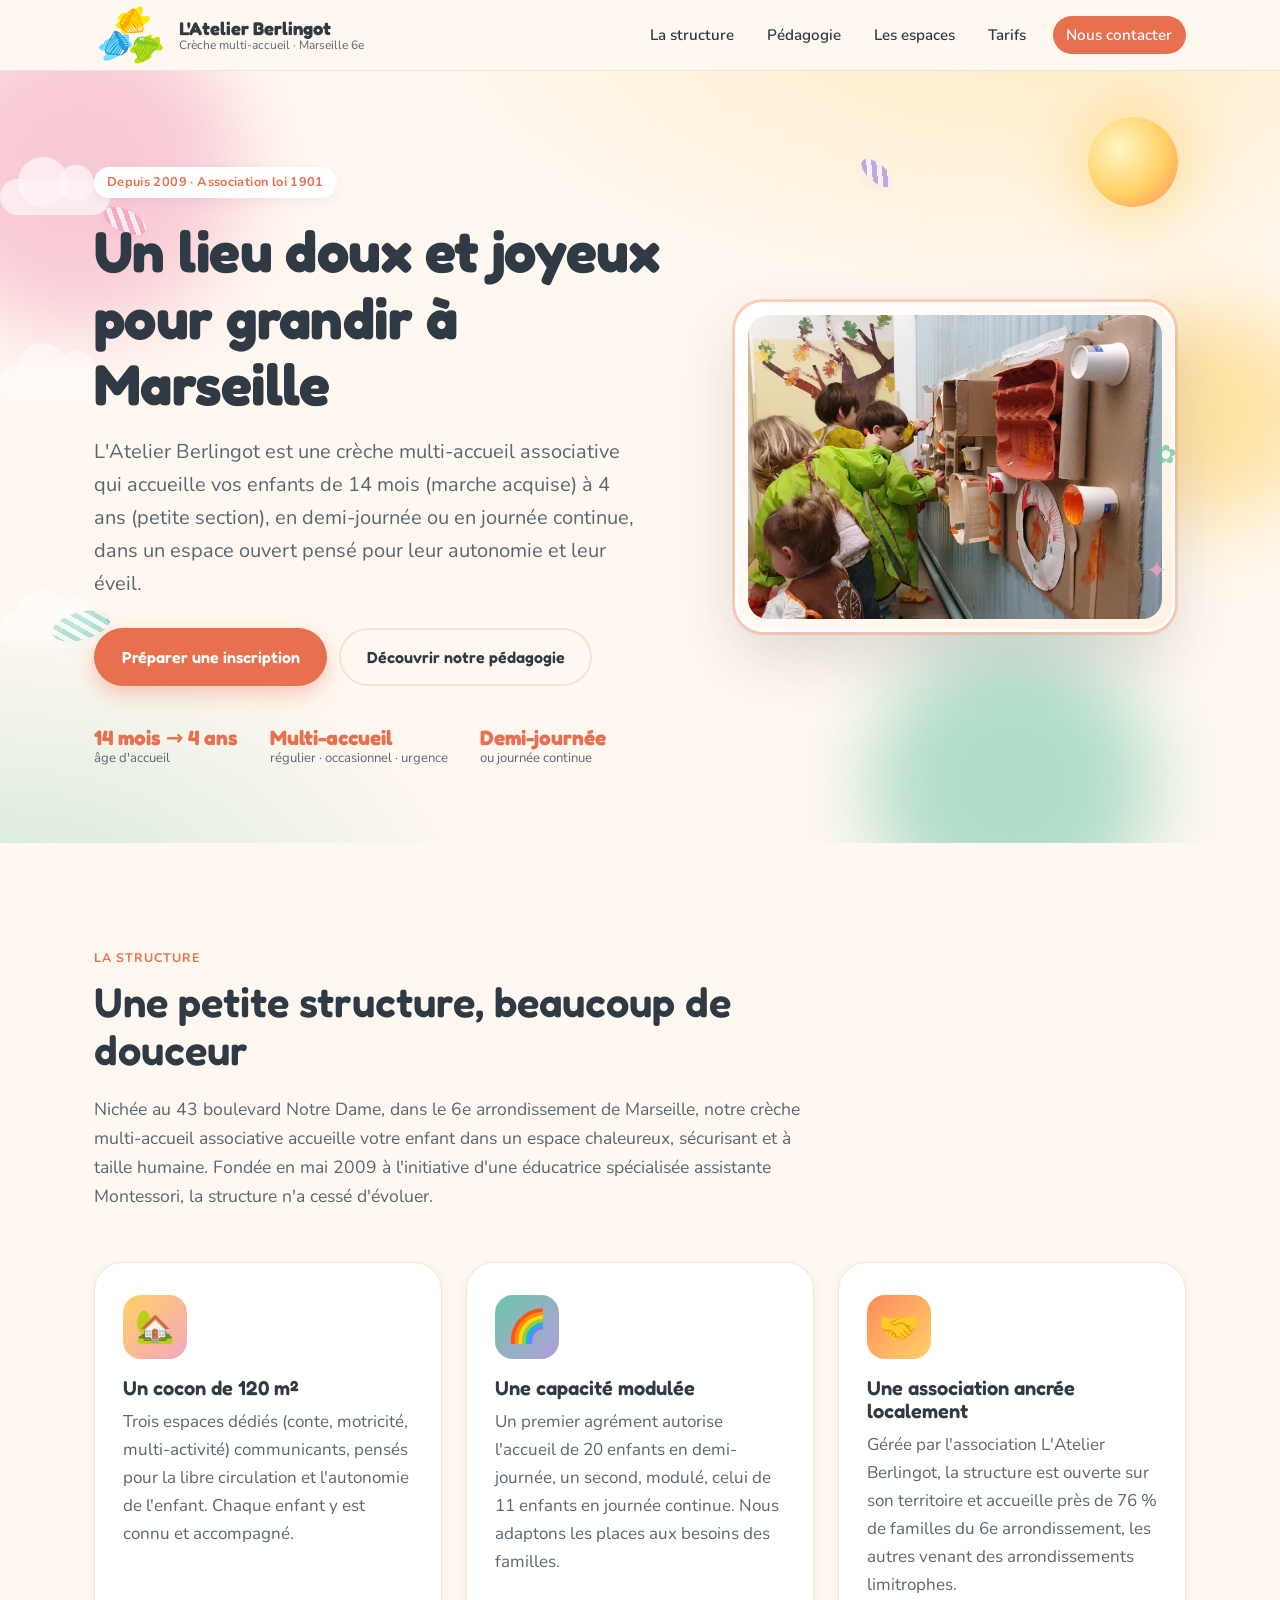
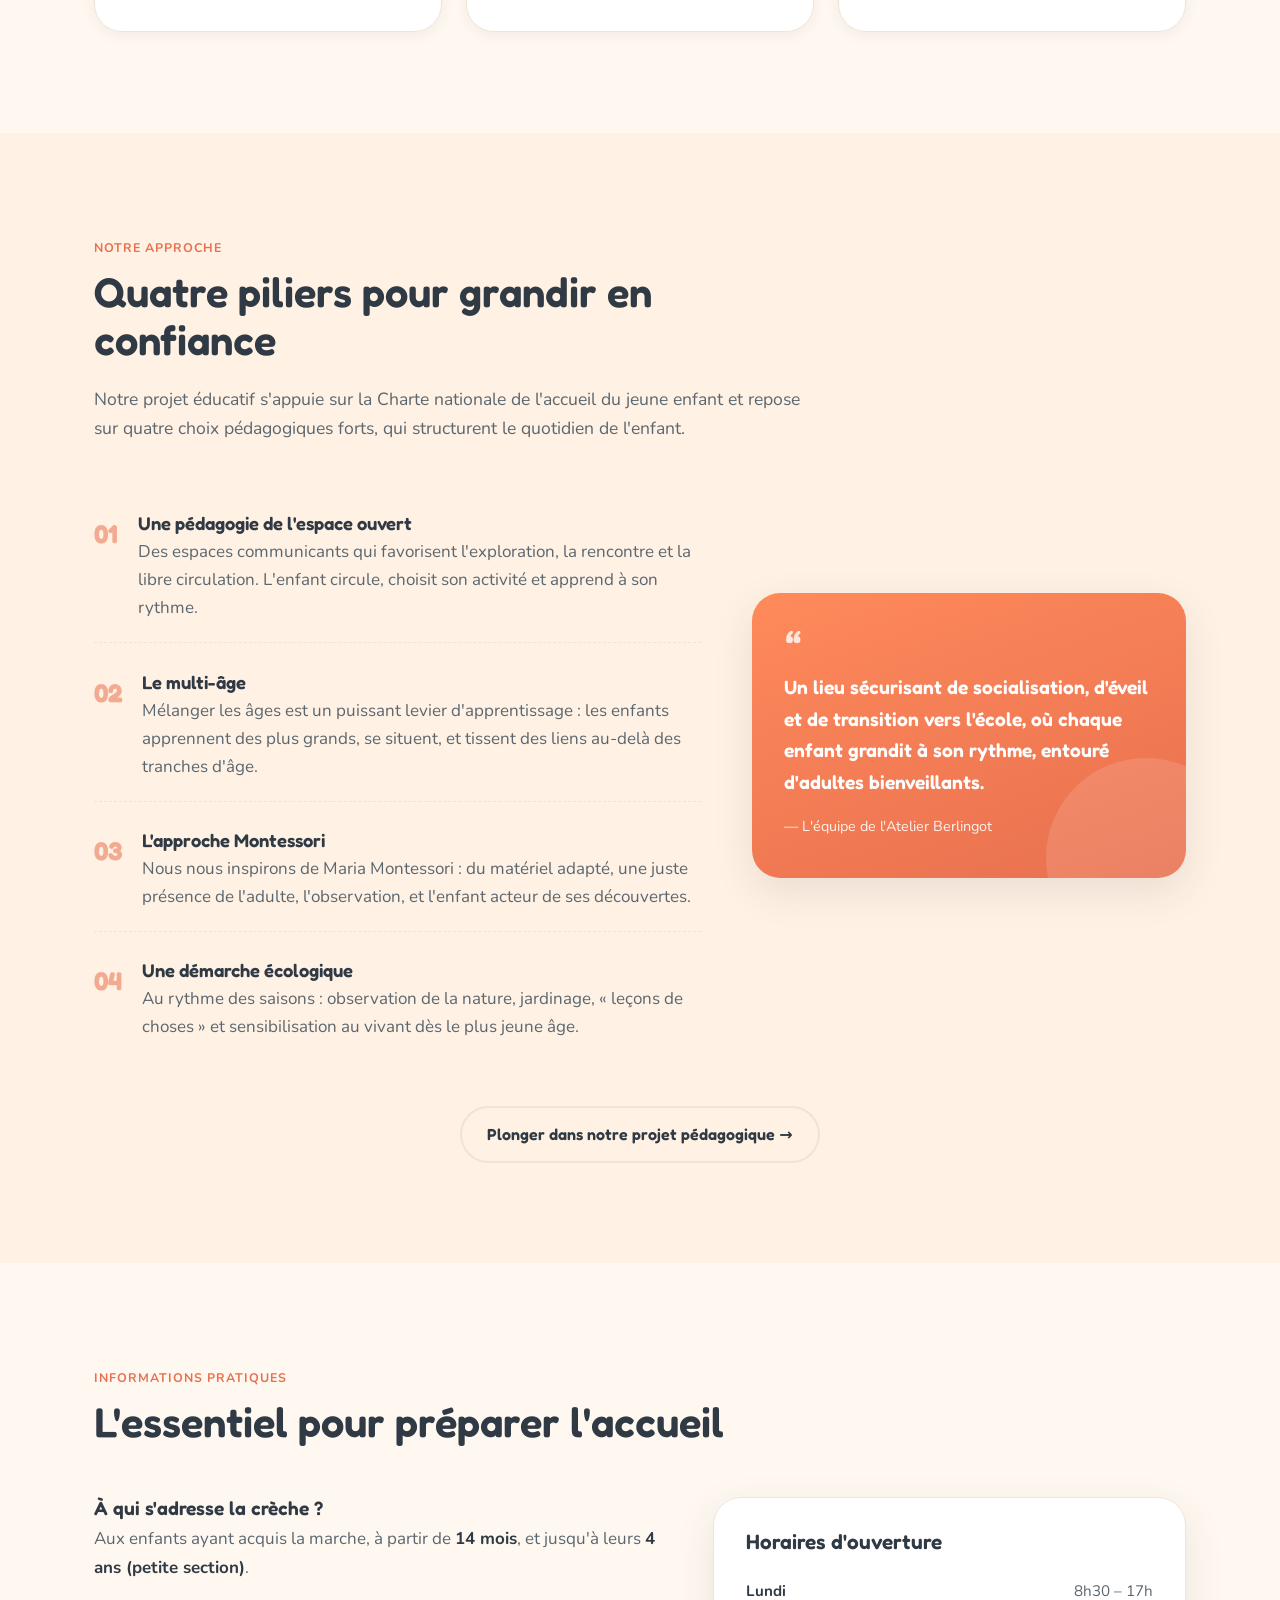
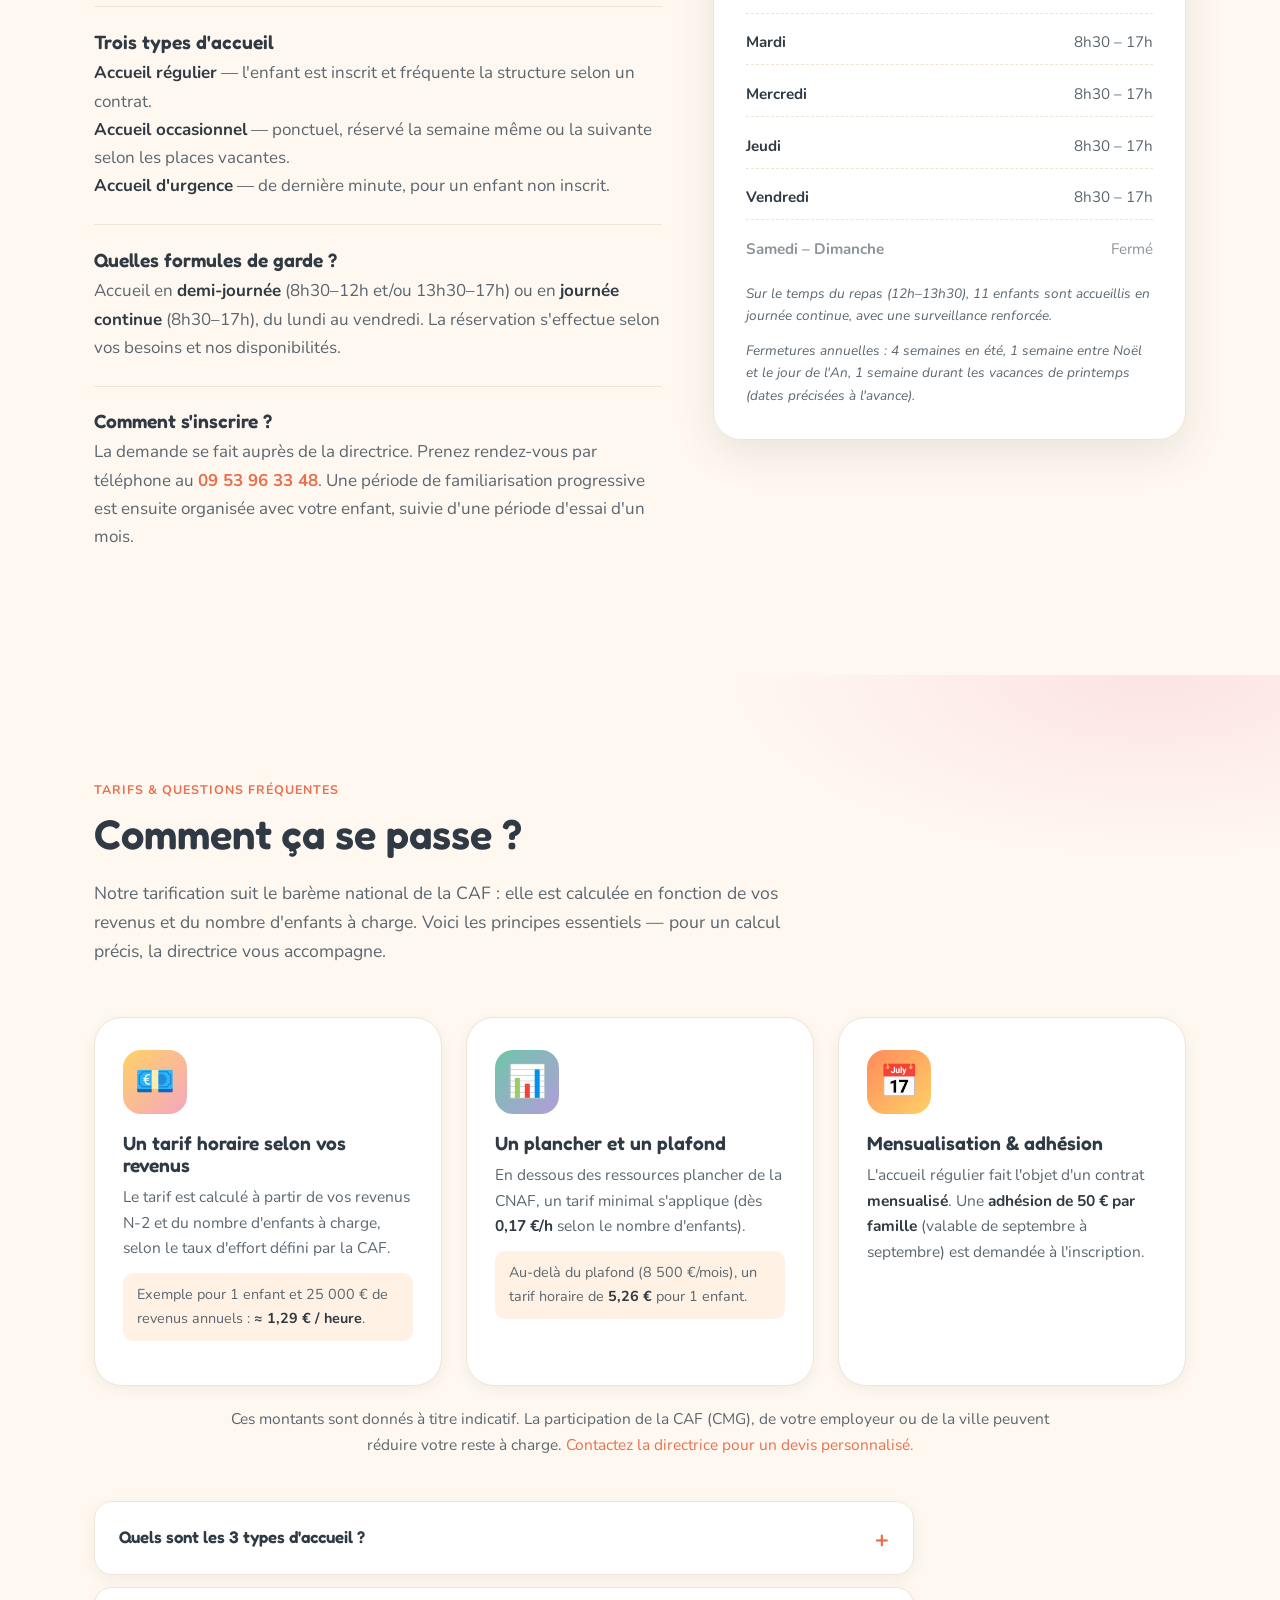
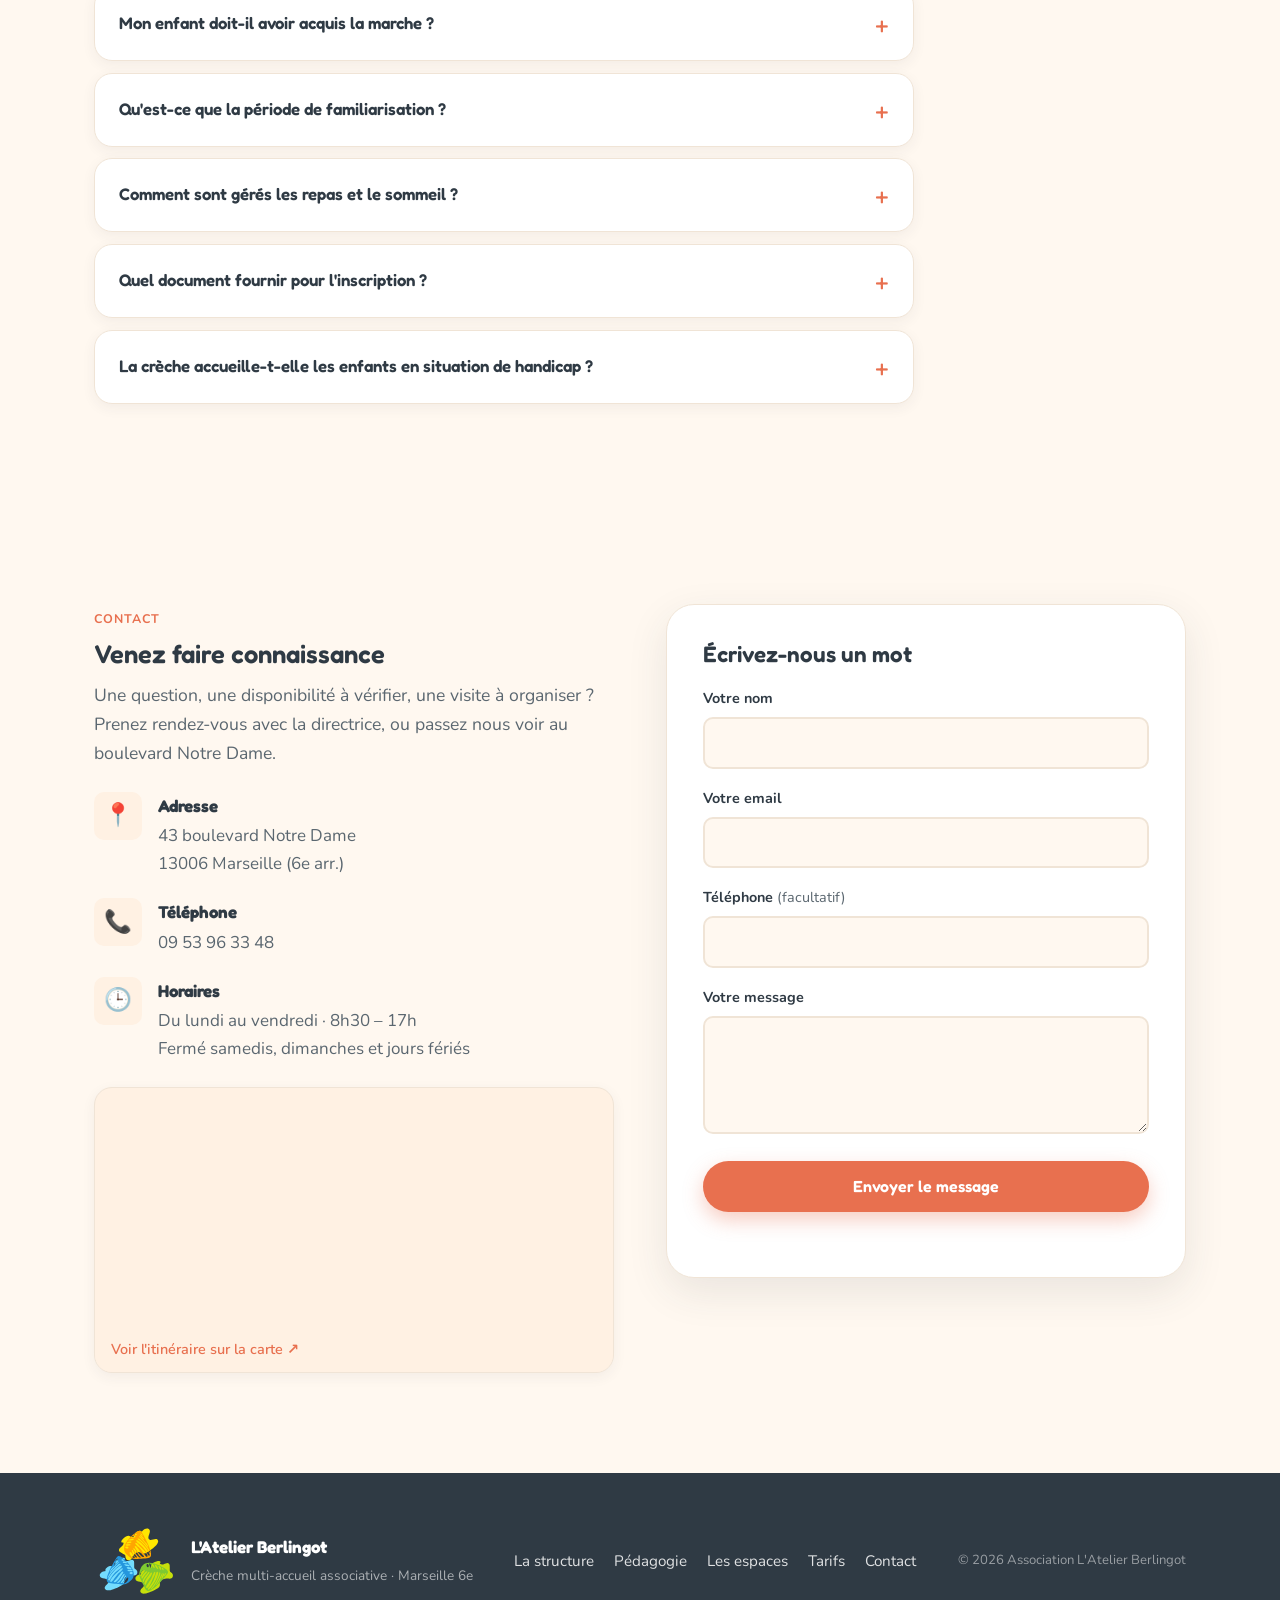
==== index.html @ 9757c1de "Nouvelle page « Les espaces » (visite des 120 m²) + styles et sitemap Co-Authored-By: Claude <norepl" ====
<!DOCTYPE html>
<html lang="fr">
<head>
    <meta charset="UTF-8">
    <meta name="viewport" content="width=device-width, initial-scale=1.0">
    <meta name="description" content="L'Atelier Berlingot, crèche multi-accueil associative à Marseille 6e. Accueil régulier, occasionnel et d'urgence des enfants de 14 mois (marche acquise) à 4 ans (petite section), en demi-journée ou en journée continue. Espace ouvert, multi-âge et pédagogie Montessori.">
    <title>L'Atelier Berlingot — Crèche multi-accueil à Marseille</title>

    <!-- SEO : canonical -->
    <link rel="canonical" href="https://latelierberlingot.com/">

    <!-- SEO : Open Graph (Facebook, WhatsApp, LinkedIn, Slack...) -->
    <meta property="og:type" content="website">
    <meta property="og:locale" content="fr_FR">
    <meta property="og:site_name" content="L'Atelier Berlingot">
    <meta property="og:url" content="https://latelierberlingot.com/">
    <meta property="og:title" content="L'Atelier Berlingot — Crèche multi-accueil à Marseille">
    <meta property="og:description" content="Crèche multi-accueil associative à Marseille 6e. Accueil des enfants de 14 mois (marche acquise) à 4 ans (petite section), en demi-journée ou en journée continue. Espace ouvert, multi-âge et pédagogie Montessori.">
    <meta property="og:image" content="https://latelierberlingot.com/assets/og-cover.png">
    <meta property="og:image:width" content="1200">
    <meta property="og:image:height" content="630">
    <meta property="og:image:alt" content="L'Atelier Berlingot — crèche associative à Marseille 6e arrondissement">

    <!-- SEO : Twitter Card -->
    <meta name="twitter:card" content="summary_large_image">
    <meta name="twitter:title" content="L'Atelier Berlingot — Crèche multi-accueil à Marseille">
    <meta name="twitter:description" content="Crèche multi-accueil associative à Marseille 6e. Accueil des enfants de 14 mois (marche acquise) à 4 ans (petite section), en demi-journée ou en journée continue.">
    <meta name="twitter:image" content="https://latelierberlingot.com/assets/og-cover.png">

    <!-- Confort mobile -->
    <meta name="theme-color" content="#fff8f0">
    <meta name="color-scheme" content="light">
    <meta name="format-detection" content="telephone=yes">
    <meta name="robots" content="index, follow, max-image-preview:large">

    <link rel="preconnect" href="https://fonts.googleapis.com">
    <link rel="preconnect" href="https://fonts.gstatic.com" crossorigin>
    <link href="https://fonts.googleapis.com/css2?family=Fredoka:wght@400;500;600;700&family=Nunito:ital,wght@0,400;0,600;0,700;0,800;1,400&display=swap" rel="stylesheet">
    <link rel="stylesheet" href="css/styles.css">
    <link rel="icon" type="image/svg+xml" href="assets/logo-official.svg">
    <link rel="apple-touch-icon" href="assets/logo-official.svg">
    <link rel="sitemap" type="application/xml" href="/sitemap.xml">
</head>
<body>

<!-- ========================= DONNÉES STRUCTURÉES (SEO) ========================= -->
<script type="application/ld+json">
{
  "@context": "https://schema.org",
  "@graph": [
    {
      "@type": "ChildCare",
      "@id": "https://latelierberlingot.com/#organization",
      "name": "L'Atelier Berlingot",
      "alternateName": "Crèche L'Atelier Berlingot",
      "description": "Crèche multi-accueil associative à Marseille 6e. Accueil régulier, occasionnel et d'urgence des enfants de 14 mois (marche acquise) à 4 ans (petite section), en demi-journée ou en journée continue.",
      "url": "https://latelierberlingot.com/",
      "logo": "https://latelierberlingot.com/assets/logo-official.svg",
      "image": "https://latelierberlingot.com/assets/og-cover.png",
      "email": "contact@latelierberlingot.com",
      "telephone": "+33953963348",
      "foundingDate": "2009-05",
      "priceRange": "€€",
      "currenciesAccepted": "EUR",
      "areaServed": {
        "@type": "AdministrativeArea",
        "name": "Marseille 6e arrondissement"
      },
      "address": {
        "@type": "PostalAddress",
        "streetAddress": "43 boulevard Notre Dame",
        "postalCode": "13006",
        "addressLocality": "Marseille",
        "addressRegion": "Provence-Alpes-Côte d'Azur",
        "addressCountry": "FR"
      },
      "geo": {
        "@type": "GeoCoordinates",
        "latitude": 43.2942,
        "longitude": 5.3806
      },
      "hasMap": "https://www.openstreetmap.org/?mlat=43.2942&mlon=5.3806#map=17/43.2942/5.3806",
      "openingHoursSpecification": [
        {
          "@type": "OpeningHoursSpecification",
          "dayOfWeek": ["Monday", "Tuesday", "Wednesday", "Thursday", "Friday"],
          "opens": "08:30",
          "closes": "17:00"
        }
      ],
      "sameAs": []
    },
    {
      "@type": "WebSite",
      "@id": "https://latelierberlingot.com/#website",
      "url": "https://latelierberlingot.com/",
      "name": "L'Atelier Berlingot",
      "inLanguage": "fr-FR",
      "publisher": { "@id": "https://latelierberlingot.com/#organization" }
    },
    {
      "@type": "WebPage",
      "@id": "https://latelierberlingot.com/#webpage",
      "url": "https://latelierberlingot.com/",
      "name": "L'Atelier Berlingot — Crèche multi-accueil à Marseille",
      "isPartOf": { "@id": "https://latelierberlingot.com/#website" },
      "about": { "@id": "https://latelierberlingot.com/#organization" },
      "inLanguage": "fr-FR"
    },
    {
      "@type": "BreadcrumbList",
      "itemListElement": [
        { "@type": "ListItem", "position": 1, "name": "Accueil", "item": "https://latelierberlingot.com/" }
      ]
    },
    {
      "@type": "FAQPage",
      "@id": "https://latelierberlingot.com/#faq",
      "mainEntity": [
        {
          "@type": "Question",
          "name": "Quels sont les 3 types d'accueil proposés par la crèche ?",
          "acceptedAnswer": {
            "@type": "Answer",
            "text": "L'Atelier Berlingot propose trois types d'accueil : l'accueil régulier (enfant inscrit selon un contrat, avec caution et mensualisation), l'accueil occasionnel (ponctuel, réservé la semaine même ou la suivante selon les places vacantes) et l'accueil d'urgence (de dernière minute, pour un enfant non inscrit)."
          }
        },
        {
          "@type": "Question",
          "name": "Mon enfant doit-il avoir acquis la marche pour être accueilli ?",
          "acceptedAnswer": {
            "@type": "Answer",
            "text": "Oui. L'accueil à l'Atelier Berlingot se fait à partir du moment où l'enfant marche, soit autour de 14 mois, et jusqu'à ses 4 ans (petite section)."
          }
        },
        {
          "@type": "Question",
          "name": "Qu'est-ce que la période de familiarisation ?",
          "acceptedAnswer": {
            "@type": "Answer",
            "text": "Avant l'accueil définitif, une familiarisation progressive est organisée : première rencontre avec un parent, séparation progressive, temps de transition, puis inclusion dans le groupe. Elle est suivie d'une période d'essai d'un mois, conclue par un entretien avec la directrice."
          }
        },
        {
          "@type": "Question",
          "name": "Comment sont gérés les repas et le sommeil ?",
          "acceptedAnswer": {
            "@type": "Answer",
            "text": "Les repas (11 à 13 enfants en journée continue) sont préparés par un prestataire spécialisé en circuit court et agriculture raisonnée, et livrés chaque jour. Deux menus adaptés à l'âge sont proposés. Le sommeil se déroule dans l'atelier conte, transformé en dortoir, où chaque enfant dispose d'un couchage personnel."
          }
        },
        {
          "@type": "Question",
          "name": "Quel document fournir pour l'inscription ?",
          "acceptedAnswer": {
            "@type": "Answer",
            "text": "La fiche de renseignements, le carnet de santé (vaccinations à jour), un certificat médical d'admission en collectivité, une attestation d'assurance responsabilité civile et, si besoin, un Projet d'Accueil Individualisé (PAI)."
          }
        },
        {
          "@type": "Question",
          "name": "La crèche accueille-t-elle les enfants en situation de handicap ?",
          "acceptedAnswer": {
            "@type": "Answer",
            "text": "Oui. L'Atelier Berlingot est engagé dans une démarche inclusive et peut accueillir jusqu'à deux enfants à besoins exceptionnels, dans le cadre d'un Projet d'Accueil Individualisé (PAI) élaboré avec la famille et les partenaires médico-sociaux (CAMSP, SESSAD, CMPP)."
          }
        }
      ]
    }
  ]
}
</script>

<!-- ========================= HEADER ========================= -->
<header class="site-header" id="top">
    <div class="container header-inner">
        <a href="index.html#top" class="brand">
            <img src="assets/logo-official.svg" alt="" class="brand-logo">
            <span class="brand-text">
                <span class="brand-name">L'Atelier Berlingot</span>
                <span class="brand-tag">Crèche multi-accueil · Marseille 6e</span>
            </span>
        </a>

        <button class="nav-toggle" aria-label="Ouvrir le menu" aria-expanded="false" aria-controls="main-nav">
            <span></span><span></span><span></span>
        </button>

        <nav class="main-nav" id="main-nav" aria-label="Navigation principale">
            <ul>
                <li><a href="#presentation">La structure</a></li>
                <li><a href="pedagogie.html">Pédagogie</a></li>
                <li><a href="espaces.html">Les espaces</a></li>
                <li><a href="#tarifs">Tarifs</a></li>
                <li><a href="#contact" class="nav-cta">Nous contacter</a></li>
            </ul>
        </nav>
    </div>
</header>

<!-- ========================= HERO ========================= -->
<section class="hero">
    <div class="hero-shapes" aria-hidden="true">
        <span class="blob blob-1"></span>
        <span class="blob blob-2"></span>
        <span class="blob blob-3"></span>
        <span class="candy candy-1"></span>
        <span class="candy candy-2"></span>
        <span class="candy candy-3"></span>
        <span class="sun"></span>
        <span class="cloud cloud-1"></span>
        <span class="cloud cloud-2"></span>
        <span class="cloud cloud-3"></span>
    </div>
    <div class="container hero-inner">
        <div class="hero-content">
            <p class="hero-eyebrow">Depuis 2009 · Association loi 1901</p>
            <h1 class="hero-title">Un lieu doux et joyeux<br>pour grandir à Marseille</h1>
            <p class="hero-lead">
                L'Atelier Berlingot est une crèche multi-accueil associative qui accueille vos enfants
                de 14 mois (marche acquise) à 4 ans (petite section), en demi-journée ou en journée continue,
                dans un espace ouvert pensé pour leur autonomie et leur éveil.
            </p>
            <div class="hero-actions">
                <a href="#contact" class="btn btn-primary">Préparer une inscription</a>
                <a href="pedagogie.html" class="btn btn-ghost">Découvrir notre pédagogie</a>
            </div>
            <ul class="hero-meta">
                <li><strong>14 mois → 4 ans</strong><span>âge d'accueil</span></li>
                <li><strong>Multi-accueil</strong><span>régulier · occasionnel · urgence</span></li>
                <li><strong>Demi-journée</strong><span>ou journée continue</span></li>
            </ul>
        </div>
        <div class="hero-visual">
            <figure class="hero-photo">
                <img src="assets/hero-enfants.jpg"
                     alt="Enfants participant à un atelier créatif à la crèche L'Atelier Berlingot"
                     width="1600" height="900" loading="eager" decoding="async">
            </figure>
            <span class="float-stars" aria-hidden="true">
                <span class="float-star s1">★</span>
                <span class="float-star s2">✦</span>
                <span class="float-star s3">✿</span>
            </span>
        </div>
    </div>
</section>

<!-- ========================= PRÉSENTATION ========================= -->
<section class="section" id="presentation">
    <div class="container">
        <div class="section-head">
            <span class="section-eyebrow">La structure</span>
            <h2>Une petite structure, beaucoup de douceur</h2>
            <p class="section-intro">
                Nichée au 43 boulevard Notre Dame, dans le 6e arrondissement de Marseille,
                notre crèche multi-accueil associative accueille votre enfant dans un espace
                chaleureux, sécurisant et à taille humaine. Fondée en mai 2009 à l'initiative
                d'une éducatrice spécialisée assistante Montessori, la structure n'a cessé
                d'évoluer.
            </p>
        </div>

        <div class="cards cards-3">
            <article class="card">
                <div class="card-icon">🏡</div>
                <h3>Un cocon de 120 m²</h3>
                <p>Trois espaces dédiés (conte, motricité, multi-activité) communicants, pensés pour la libre circulation et l'autonomie de l'enfant. Chaque enfant y est connu et accompagné.</p>
            </article>
            <article class="card">
                <div class="card-icon">🌈</div>
                <h3>Une capacité modulée</h3>
                <p>Un premier agrément autorise l'accueil de 20 enfants en demi-journée, un second, modulé, celui de 11 enfants en journée continue. Nous adaptons les places aux besoins des familles.</p>
            </article>
            <article class="card">
                <div class="card-icon">🤝</div>
                <h3>Une association ancrée localement</h3>
                <p>Gérée par l'association L'Atelier Berlingot, la structure est ouverte sur son territoire et accueille près de 76 % de familles du 6e arrondissement, les autres venant des arrondissements limitrophes.</p>
            </article>
        </div>
    </div>
</section>

<!-- ========================= PÉDAGOGIE (aperçu) ========================= -->
<section class="section section-soft" id="pedagogie">
    <div class="container">
        <div class="section-head">
            <span class="section-eyebrow">Notre approche</span>
            <h2>Quatre piliers pour grandir en confiance</h2>
            <p class="section-intro">
                Notre projet éducatif s'appuie sur la Charte nationale de l'accueil du jeune enfant
                et repose sur quatre choix pédagogiques forts, qui structurent le quotidien
                de l'enfant.
            </p>
        </div>

        <div class="peda-grid">
            <div class="peda-list">
                <div class="peda-item">
                    <span class="peda-num">01</span>
                    <div>
                        <h3>Une pédagogie de l'espace ouvert</h3>
                        <p>Des espaces communicants qui favorisent l'exploration, la rencontre et la libre circulation. L'enfant circule, choisit son activité et apprend à son rythme.</p>
                    </div>
                </div>
                <div class="peda-item">
                    <span class="peda-num">02</span>
                    <div>
                        <h3>Le multi-âge</h3>
                        <p>Mélanger les âges est un puissant levier d'apprentissage : les enfants apprennent des plus grands, se situent, et tissent des liens au-delà des tranches d'âge.</p>
                    </div>
                </div>
                <div class="peda-item">
                    <span class="peda-num">03</span>
                    <div>
                        <h3>L'approche Montessori</h3>
                        <p>Nous nous inspirons de Maria Montessori : du matériel adapté, une juste présence de l'adulte, l'observation, et l'enfant acteur de ses découvertes.</p>
                    </div>
                </div>
                <div class="peda-item">
                    <span class="peda-num">04</span>
                    <div>
                        <h3>Une démarche écologique</h3>
                        <p>Au rythme des saisons : observation de la nature, jardinage, « leçons de choses » et sensibilisation au vivant dès le plus jeune âge.</p>
                    </div>
                </div>
            </div>
            <aside class="peda-aside">
                <div class="quote-card">
                    <div class="quote-mark">“</div>
                    <p class="quote-text">
                        Un lieu sécurisant de socialisation, d'éveil et de transition vers l'école,
                        où chaque enfant grandit à son rythme, entouré d'adultes bienveillants.
                    </p>
                    <p class="quote-author">— L'équipe de l'Atelier Berlingot</p>
                </div>
            </aside>
        </div>

        <p class="section-more">
            <a href="pedagogie.html" class="btn btn-ghost">Plonger dans notre projet pédagogique →</a>
        </p>
    </div>
</section>

<!-- ========================= PRATIQUE ========================= -->
<section class="section" id="pratique">
    <div class="container">
        <div class="section-head">
            <span class="section-eyebrow">Informations pratiques</span>
            <h2>L'essentiel pour préparer l'accueil</h2>
        </div>

        <div class="practical">
            <div class="practical-col">
                <div class="info-block">
                    <h3>À qui s'adresse la crèche ?</h3>
                    <p>Aux enfants ayant acquis la marche, à partir de <strong>14 mois</strong>, et jusqu'à leurs <strong>4 ans (petite section)</strong>.</p>
                </div>
                <div class="info-block">
                    <h3>Trois types d'accueil</h3>
                    <p>
                        <strong>Accueil régulier</strong> — l'enfant est inscrit et fréquente la structure selon un contrat. <br>
                        <strong>Accueil occasionnel</strong> — ponctuel, réservé la semaine même ou la suivante selon les places vacantes. <br>
                        <strong>Accueil d'urgence</strong> — de dernière minute, pour un enfant non inscrit.
                    </p>
                </div>
                <div class="info-block">
                    <h3>Quelles formules de garde ?</h3>
                    <p>Accueil en <strong>demi-journée</strong> (8h30–12h et/ou 13h30–17h) ou en <strong>journée continue</strong> (8h30–17h), du lundi au vendredi. La réservation s'effectue selon vos besoins et nos disponibilités.</p>
                </div>
                <div class="info-block">
                    <h3>Comment s'inscrire ?</h3>
                    <p>La demande se fait auprès de la directrice. Prenez rendez-vous par téléphone au <strong><a href="tel:+33953963348">09 53 96 33 48</a></strong>. Une période de familiarisation progressive est ensuite organisée avec votre enfant, suivie d'une période d'essai d'un mois.</p>
                </div>
            </div>

            <div class="practical-col">
                <div class="hours-card">
                    <h3>Horaires d'ouverture</h3>
                    <ul class="hours-list">
                        <li><span>Lundi</span><span>8h30 – 17h</span></li>
                        <li><span>Mardi</span><span>8h30 – 17h</span></li>
                        <li><span>Mercredi</span><span>8h30 – 17h</span></li>
                        <li><span>Jeudi</span><span>8h30 – 17h</span></li>
                        <li><span>Vendredi</span><span>8h30 – 17h</span></li>
                        <li class="closed"><span>Samedi – Dimanche</span><span>Fermé</span></li>
                    </ul>
                    <p class="hours-note">Sur le temps du repas (12h–13h30), 11 enfants sont accueillis en journée continue, avec une surveillance renforcée.</p>
                    <p class="hours-note">Fermetures annuelles : 4 semaines en été, 1 semaine entre Noël et le jour de l'An, 1 semaine durant les vacances de printemps (dates précisées à l'avance).</p>
                </div>
            </div>
        </div>
    </div>
</section>

<!-- ========================= TARIFS ========================= -->
<section class="section section-tint" id="tarifs">
    <div class="container">
        <div class="section-head">
            <span class="section-eyebrow">Tarifs &amp; questions fréquentes</span>
            <h2>Comment ça se passe ?</h2>
            <p class="section-intro">
                Notre tarification suit le barème national de la CAF : elle est calculée
                en fonction de vos revenus et du nombre d'enfants à charge. Voici les principes
                essentiels — pour un calcul précis, la directrice vous accompagne.
            </p>
        </div>

        <div class="pricing-grid">
            <article class="pricing-card">
                <div class="card-icon">💶</div>
                <h3>Un tarif horaire selon vos revenus</h3>
                <p>Le tarif est calculé à partir de vos revenus N-2 et du nombre d'enfants à charge, selon le taux d'effort défini par la CAF.</p>
                <p class="pricing-eg">Exemple pour 1 enfant et 25 000 € de revenus annuels : <strong>≈ 1,29 € / heure</strong>.</p>
            </article>
            <article class="pricing-card">
                <div class="card-icon">📊</div>
                <h3>Un plancher et un plafond</h3>
                <p>En dessous des ressources plancher de la CNAF, un tarif minimal s'applique (dès <strong>0,17 €/h</strong> selon le nombre d'enfants).</p>
                <p class="pricing-eg">Au-delà du plafond (8 500 €/mois), un tarif horaire de <strong>5,26 €</strong> pour 1 enfant.</p>
            </article>
            <article class="pricing-card">
                <div class="card-icon">📅</div>
                <h3>Mensualisation &amp; adhésion</h3>
                <p>L'accueil régulier fait l'objet d'un contrat <strong>mensualisé</strong>. Une <strong>adhésion de 50 € par famille</strong> (valable de septembre à septembre) est demandée à l'inscription.</p>
            </article>
        </div>

        <p class="pricing-help">
            Ces montants sont donnés à titre indicatif. La participation de la CAF (CMG), de votre
            employeur ou de la ville peuvent réduire votre reste à charge.
            <a href="#contact">Contactez la directrice pour un devis personnalisé.</a>
        </p>

        <div class="faq">
            <details class="faq-item">
                <summary>Quels sont les 3 types d'accueil ?</summary>
                <div class="faq-answer">
                    <p><strong>Accueil régulier</strong> : votre enfant est inscrit et fréquente la crèche selon un contrat (avec caution et mensualisation). <strong>Accueil occasionnel</strong> : ponctuel, réservé la semaine même ou la suivante selon les places, payable le jour même. <strong>Accueil d'urgence</strong> : de dernière minute, pour un enfant non inscrit.</p>
                </div>
            </details>
            <details class="faq-item">
                <summary>Mon enfant doit-il avoir acquis la marche ?</summary>
                <div class="faq-answer">
                    <p>Oui. L'accueil à l'Atelier Berlingot se fait à partir du moment où l'enfant marche, soit autour de <strong>14 mois</strong>, et jusqu'à ses <strong>4 ans (petite section)</strong>.</p>
                </div>
            </details>
            <details class="faq-item">
                <summary>Qu'est-ce que la période de familiarisation ?</summary>
                <div class="faq-answer">
                    <p>Avant l'accueil définitif, une <strong>familiarisation progressive</strong> est organisée : première rencontre avec un parent, séparation progressive, temps de transition, puis inclusion dans le groupe. Elle est suivie d'une <strong>période d'essai d'un mois</strong>, conclue par un entretien avec la directrice.</p>
                </div>
            </details>
            <details class="faq-item">
                <summary>Comment sont gérés les repas et le sommeil ?</summary>
                <div class="faq-answer">
                    <p>Les repas (11 à 13 enfants en journée continue) sont préparés par un prestataire spécialisé en <strong>circuit court et agriculture raisonnée</strong>, et livrés chaque jour. Deux menus adaptés à l'âge sont proposés. Le sommeil se déroule dans l'atelier conte, transformé en dortoir, où chaque enfant dispose d'un couchage personnel.</p>
                </div>
            </details>
            <details class="faq-item">
                <summary>Quel document fournir pour l'inscription ?</summary>
                <div class="faq-answer">
                    <p>La fiche de renseignements, le carnet de santé (vaccinations à jour), un certificat médical d'admission en collectivité, une attestation d'assurance responsabilité civile et, si besoin, un Projet d'Accueil Individualisé (PAI).</p>
                </div>
            </details>
            <details class="faq-item">
                <summary>La crèche accueille-t-elle les enfants en situation de handicap ?</summary>
                <div class="faq-answer">
                    <p>Oui. L'Atelier Berlingot est engagé dans une démarche <strong>inclusive</strong> et peut accueillir jusqu'à <strong>deux enfants à besoins exceptionnels</strong>, dans le cadre d'un Projet d'Accueil Individualisé (PAI) élaboré avec la famille et les partenaires médico-sociaux (CAMSP, SESSAD, CMPP…).</p>
                </div>
            </details>
        </div>
    </div>
</section>

<!-- ========================= CONTACT ========================= -->
<section class="section" id="contact">
    <div class="container">
        <div class="contact-wrap">
            <div class="contact-info">
                <span class="section-eyebrow">Contact</span>
                <h2>Venez faire connaissance</h2>
                <p class="section-intro">
                    Une question, une disponibilité à vérifier, une visite à organiser ?
                    Prenez rendez-vous avec la directrice, ou passez nous voir au boulevard Notre Dame.
                </p>

                <ul class="contact-list">
                    <li>
                        <span class="contact-ic">📍</span>
                        <div>
                            <strong>Adresse</strong>
                            <p>43 boulevard Notre Dame<br>13006 Marseille (6e arr.)</p>
                        </div>
                    </li>
                    <li>
                        <span class="contact-ic">📞</span>
                        <div>
                            <strong>Téléphone</strong>
                            <p><a href="tel:+33953963348">09 53 96 33 48</a></p>
                        </div>
                    </li>
                    <li>
                        <span class="contact-ic">🕒</span>
                        <div>
                            <strong>Horaires</strong>
                            <p>Du lundi au vendredi · 8h30 – 17h<br>Fermé samedis, dimanches et jours fériés</p>
                        </div>
                    </li>
                </ul>

                <div class="map-embed">
                    <iframe
                        title="Localisation de L'Atelier Berlingot sur OpenStreetMap"
                        src="https://www.openstreetmap.org/export/embed.html?bbox=5.3761%2C43.2922%2C5.3851%2C43.2962&layer=mapnik&marker=43.2942%2C5.3806"
                        loading="lazy" referrerpolicy="no-referrer-when-downgrade"></iframe>
                    <a class="map-link" href="https://www.openstreetmap.org/?mlat=43.2942&mlon=5.3806#map=17/43.2942/5.3806" target="_blank" rel="noopener">Voir l'itinéraire sur la carte ↗</a>
                </div>
            </div>

            <form class="contact-form" novalidate>
                <h3>Écrivez-nous un mot</h3>
                <div class="field">
                    <label for="cf-name">Votre nom</label>
                    <input type="text" id="cf-name" name="name" autocomplete="name" required>
                </div>
                <div class="field">
                    <label for="cf-email">Votre email</label>
                    <input type="email" id="cf-email" name="email" autocomplete="email" required>
                </div>
                <div class="field">
                    <label for="cf-phone">Téléphone <span class="opt">(facultatif)</span></label>
                    <input type="tel" id="cf-phone" name="phone" autocomplete="tel">
                </div>
                <div class="field">
                    <label for="cf-msg">Votre message</label>
                    <textarea id="cf-msg" name="message" rows="4" required></textarea>
                </div>
                <button type="submit" class="btn btn-primary btn-block">Envoyer le message</button>
                <p class="form-note" role="status" aria-live="polite"></p>
            </form>
        </div>
    </div>
</section>

<!-- ========================= FOOTER ========================= -->
<footer class="site-footer">
    <div class="container footer-inner">
        <div class="footer-brand">
            <img src="assets/logo-official.svg" alt="" class="footer-logo">
            <div>
                <strong>L'Atelier Berlingot</strong>
                <span>Crèche multi-accueil associative · Marseille 6e</span>
            </div>
        </div>
        <nav class="footer-nav" aria-label="Pied de page">
            <a href="#presentation">La structure</a>
            <a href="pedagogie.html">Pédagogie</a>
            <a href="espaces.html">Les espaces</a>
            <a href="#tarifs">Tarifs</a>
            <a href="#contact">Contact</a>
        </nav>
        <p class="footer-copy">© <span id="year"></span> Association L'Atelier Berlingot</p>
    </div>
</footer>

<script src="js/main.js"></script>
</body>
</html>
---- css/styles.css ----
/* =========================================================
   L'Atelier Berlingot — Feuille de style
   Palette "berlingot" : tons bonbon, doux et joyeux.
   ========================================================= */

/* ---------- Tokens ---------- */
:root {
    --c-coral: #ff8a5b;       /* berlingot citron-menthe → corail */
    --c-mint: #6ec6a8;        /* menthe douce */
    --c-yellow: #ffd166;      /* jaune doux */
    --c-pink: #f4a6c0;        /* rose dragée */
    --c-lilac: #b39ddb;       /* lilas */
    --c-ink: #2f3a44;         /* bleu nuit texte */
    --c-ink-soft: #5b6770;
    --c-cream: #fff8f0;       /* fond crème */
    --c-cream-2: #fff1e3;
    --c-white: #ffffff;
    --c-line: #f0e4d6;

    --brand: #e8704f;         /* corail principal (CTA) */
    --brand-dark: #d45a3a;

    --radius-sm: 10px;
    --radius: 18px;
    --radius-lg: 28px;
    --radius-pill: 999px;

    --shadow-sm: 0 4px 14px rgba(47, 58, 68, 0.06);
    --shadow: 0 14px 40px rgba(47, 58, 68, 0.10);
    --shadow-lg: 0 24px 60px rgba(47, 58, 68, 0.16);

    --container: 1140px;
    --ease: cubic-bezier(.4, .15, .2, 1);

    --font-display: "Fredoka", "Trebuchet MS", system-ui, sans-serif;
    --font-body: "Nunito", system-ui, -apple-system, "Segoe UI", Roboto, sans-serif;
}

/* ---------- Reset léger ---------- */
*, *::before, *::after { box-sizing: border-box; }
/* Pas d'overflow sur <html> : si on y met overflow-x: hidden + overflow-y: auto,
   <html> devient une boîte de scroll qui recalcule scrollWidth et laisse passer
   un scroll latéral sur mobile. On délègue tout au <body> ci-dessous. */
html { scroll-behavior: smooth; }
body {
    margin: 0;
    font-family: var(--font-body);
    color: var(--c-ink);
    background: var(--c-cream);
    line-height: 1.65;
    font-size: 17px;
    -webkit-font-smoothing: antialiased;
    /* overflow-x: hidden neutralise le scroll latéral (les décors du hero
       débordent volontairement). overflow-y reste scrollable pour la page. */
    overflow-x: hidden;
}
img { max-width: 100%; display: block; }
a { color: var(--brand); text-decoration: none; transition: color .2s var(--ease); }
a:hover { color: var(--brand-dark); }
ul { list-style: none; padding: 0; margin: 0; }
h1, h2, h3, h4 { font-family: var(--font-display); line-height: 1.15; color: var(--c-ink); margin: 0 0 .5em; font-weight: 600; }
p { margin: 0 0 1rem; }
strong { color: var(--c-ink); font-weight: 700; }

.container {
    width: 100%;
    max-width: var(--container);
    margin-inline: auto;
    padding-inline: 24px;
}

/* ---------- Boutons ---------- */
.btn {
    display: inline-flex;
    align-items: center;
    justify-content: center;
    gap: .5em;
    padding: .85em 1.6em;
    border-radius: var(--radius-pill);
    font-family: var(--font-display);
    font-weight: 600;
    font-size: 1rem;
    border: 2px solid transparent;
    cursor: pointer;
    transition: transform .2s var(--ease), box-shadow .2s var(--ease), background .2s var(--ease);
    text-align: center;
}
.btn-primary {
    background: var(--brand);
    color: var(--c-white);
    box-shadow: 0 8px 20px rgba(232, 112, 79, .35);
}
.btn-primary:hover {
    background: var(--brand-dark);
    color: #fff;
    transform: translateY(-2px);
    box-shadow: 0 12px 26px rgba(232, 112, 79, .42);
}
.btn-ghost {
    background: transparent;
    color: var(--c-ink);
    border-color: var(--c-line);
}
.btn-ghost:hover { border-color: var(--brand); color: var(--brand); transform: translateY(-2px); }
.btn-block { width: 100%; }

/* =========================================================
   HEADER
   ========================================================= */
.site-header {
    position: sticky;
    top: 0;
    z-index: 50;
    background: rgba(255, 248, 240, .85);
    backdrop-filter: blur(12px);
    -webkit-backdrop-filter: blur(12px);
    border-bottom: 1px solid var(--c-line);
}
.header-inner {
    display: flex;
    align-items: center;
    justify-content: space-between;
    gap: 1rem;
    padding-block: 0;
}

/* Logos : dimensionnés en hauteur pour préserver le ratio 542:512
   du SVG officiel (légèrement plus large que haut). */
.brand-logo {
    height: 70px;
    width: auto;
    display: block;
    flex-shrink: 0;
    transition: transform 1s var(--ease);
}
/* Spin 360° du logo au survol du header — effet « bonbon qui roule ». */
.site-header:hover .brand-logo { transform: rotate(360deg) scale(1.05); }
.footer-logo { height: 80px; width: auto; display: block; flex-shrink: 0; }
.brand { display: inline-flex; align-items: center; gap: .65rem; color: var(--c-ink); }
.brand:hover { color: var(--c-ink); }
.brand-text { display: flex; flex-direction: column; line-height: 1.1; }
.brand-name { font-family: var(--font-display); font-weight: 700; font-size: 1.15rem; color: var(--c-ink); }
.brand-tag { font-size: .75rem; color: var(--c-ink-soft); }

.main-nav ul { display: flex; align-items: center; gap: .35rem; }
.main-nav a {
    color: var(--c-ink);
    font-weight: 600;
    font-size: .95rem;
    padding: .55rem .85rem;
    border-radius: var(--radius-pill);
}
.main-nav a:hover { background: var(--c-cream-2); color: var(--brand); }
.main-nav .nav-cta {
    background: var(--brand);
    color: #fff;
    margin-left: .5rem;
}
.main-nav .nav-cta:hover { background: var(--brand-dark); color: #fff; }

.nav-toggle {
    display: none;
    flex-direction: column;
    gap: 5px;
    width: 44px; height: 44px;
    border: 1px solid var(--c-line);
    background: #fff;
    border-radius: var(--radius-sm);
    cursor: pointer;
    align-items: center;
    justify-content: center;
}
.nav-toggle span {
    width: 20px; height: 2.5px;
    background: var(--c-ink);
    border-radius: 2px;
    transition: transform .3s var(--ease), opacity .3s var(--ease);
}
.nav-toggle[aria-expanded="true"] span:nth-child(1) { transform: translateY(7.5px) rotate(45deg); }
.nav-toggle[aria-expanded="true"] span:nth-child(2) { opacity: 0; }
.nav-toggle[aria-expanded="true"] span:nth-child(3) { transform: translateY(-7.5px) rotate(-45deg); }

/* =========================================================
   HERO
   ========================================================= */
.hero {
    position: relative;
    padding-block: clamp(48px, 8vw, 96px) clamp(40px, 6vw, 80px);
    /* `clip` plutôt que `hidden` : ne crée pas de contexte de scroll, donc les
       décors animés (blobs/nuages) débordants ne propagent aucun overscroll
       latéral au <html>, même sur mobile (iOS Safari inclus). */
    overflow: clip;
    background:
        radial-gradient(1000px 500px at 80% -10%, rgba(255, 209, 102, .35), transparent 60%),
        radial-gradient(800px 500px at 0% 110%, rgba(110, 198, 168, .30), transparent 60%),
        var(--c-cream);
}
.hero-shapes {
    position: absolute;
    inset: 0;
    pointer-events: none;
    /* `contain: paint` isole les décors animés (blobs/nuages) du layout :
       ils restent clipés visuellement ET n'alimentent plus le scrollWidth du
       document, ce qui supprime tout overscroll latéral sur mobile. */
    contain: paint;
}
.blob { position: absolute; border-radius: 50%; filter: blur(40px); opacity: .55; }
/* Les blobs sont décalés via `transform` (et non left/right négatifs) : un
   positionnement par left/right négatif alimente le scrollWidth du document et
   crée un scroll latéral sur mobile. `transform` ne crée pas de scrollable
   overflow → l'effet décoratif "à cheval sur le bord" est préservé sans aucun
   débordement mesurable. */
.blob-1 { width: 320px; height: 320px; background: var(--c-pink); top: -60px; left: 0; transform: translateX(-80px); }
.blob-2 { width: 280px; height: 280px; background: var(--c-mint); bottom: -80px; right: 10%; }
.blob-3 { width: 220px; height: 220px; background: var(--c-yellow); top: 30%; right: 0; transform: translateX(40px); }

/* Petits bonbons berlingot décoratifs */
.candy {
    position: absolute;
    width: 46px; height: 22px;
    border-radius: 50%;
    background:
        repeating-linear-gradient(45deg,
            rgba(255,255,255,.85) 0 5px,
            transparent 5px 10px),
        var(--brand);
    opacity: .85;
    box-shadow: var(--shadow-sm);
    transform: rotate(var(--r, 25deg));
}
.candy-1 { --r: 25deg; top: 18%; left: 8%; background-color: var(--c-pink); }
.candy-2 { --r: -15deg; top: 70%; left: 4%; background-color: var(--c-mint); width: 60px; height: 28px; }
.candy-3 { --r: 40deg; top: 12%; right: 30%; background-color: var(--c-lilac); width: 38px; height: 18px; }

.hero-inner {
    position: relative;
    z-index: 1;
    display: grid;
    grid-template-columns: 1.1fr .9fr;
    gap: clamp(32px, 5vw, 72px);
    align-items: center;
}
.hero-eyebrow {
    display: inline-block;
    background: #fff;
    color: var(--brand);
    font-weight: 700;
    font-size: .8rem;
    letter-spacing: .03em;
    padding: .4em 1em;
    border-radius: var(--radius-pill);
    box-shadow: var(--shadow-sm);
    margin-bottom: 1.25rem;
}
.hero-title {
    font-size: clamp(2.2rem, 5vw, 3.6rem);
    font-weight: 700;
    letter-spacing: -.01em;
    margin-bottom: 1.1rem;
}
.hero-title br + br { display: none; }
.hero-lead {
    font-size: clamp(1.05rem, 1.6vw, 1.25rem);
    color: var(--c-ink-soft);
    max-width: 540px;
    margin-bottom: 1.8rem;
}
.hero-actions { display: flex; flex-wrap: wrap; gap: .75rem; margin-bottom: 2.5rem; }
.hero-meta {
    display: flex;
    flex-wrap: wrap;
    gap: 2rem;
}
.hero-meta li { display: flex; flex-direction: column; line-height: 1.2; }
.hero-meta strong { font-family: var(--font-display); font-size: 1.3rem; color: var(--brand); }
.hero-meta span { font-size: .82rem; color: var(--c-ink-soft); }

/* Visuel hero : photo dans un cadre « bonbon » aux couleurs de la marque */
.hero-visual { position: relative; min-height: 320px; display: grid; place-items: center; }
.hero-photo {
    position: relative;
    width: 100%;
    max-width: 440px;
    aspect-ratio: 4 / 3;
    margin: 0;
    padding: 10px;
    background: linear-gradient(135deg, #fff 0%, var(--c-cream-2) 100%);
    border-radius: var(--radius-lg);
    box-shadow: var(--shadow-lg);
    border: 3px solid #fff;
    animation: bob 5s ease-in-out infinite;
}
.hero-photo::after {
    /* Anneau accent corail pour faire le lien avec les couleurs Berlingot */
    content: "";
    position: absolute;
    inset: -3px;
    border-radius: inherit;
    pointer-events: none;
    box-shadow: 0 0 0 3px var(--c-coral);
    opacity: .35;
}
.hero-photo img {
    display: block;
    width: 100%;
    height: 100%;
    object-fit: cover;
    border-radius: calc(var(--radius-lg) - 8px);
}
@keyframes bob { 0%,100% { transform: translateY(0); } 50% { transform: translateY(-10px); } }
.float-star {
    position: absolute;
    font-size: 1.6rem;
    animation: spin 8s linear infinite;
    opacity: .8;
}
.s1 { top: 10%; left: 6%; color: var(--c-yellow); animation-duration: 9s; }
.s2 { bottom: 12%; right: 4%; color: var(--c-pink); animation-duration: 7s; }
.s3 { top: 40%; right: 2%; color: var(--c-mint); animation-duration: 11s; }
@keyframes spin { 0%,100% { transform: rotate(0); } 50% { transform: rotate(180deg); } }

/* ---------- Décor animé du hero (soleil, nuages, oiseaux) ---------- */
/* Wrapper des étoiles : permet le parallax à la souris sans casser l'animation spin. */
.float-stars {
    position: absolute;
    inset: 0;
    transition: translate .3s ease-out;
    will-change: translate;
}
/* Parallax à la souris : on utilise la propriété `translate` (indépendante de
   `transform`) pour se combiner sans conflit avec les rotate/scale/animations
   existants. Les variables --px/--py sont pilotées par le JS. */
.hero-shapes > *,
.float-stars {
    translate: var(--px, 0px) var(--py, 0px);
    transition: translate .3s ease-out;
}

/* Soleil pulsant en haut à droite */
.sun {
    position: absolute;
    top: 6%;
    right: 8%;
    width: 90px; height: 90px;
    border-radius: 50%;
    background: radial-gradient(circle at 35% 35%, #fff6c4, var(--c-yellow) 55%, var(--c-coral) 100%);
    box-shadow: 0 0 60px 12px rgba(255, 209, 102, .55);
    animation: sun-pulse 4s ease-in-out infinite;
}
@keyframes sun-pulse {
    0%, 100% { transform: scale(1); box-shadow: 0 0 60px 12px rgba(255, 209, 102, .55); }
    50%      { transform: scale(1.1); box-shadow: 0 0 80px 20px rgba(255, 209, 102, .7); }
}

/* Nuages dérivants */
.cloud {
    position: absolute;
    width: 110px; height: 36px;
    background: rgba(255, 255, 255, .75);
    border-radius: 50px;
    filter: blur(.5px);
}
.cloud::before, .cloud::after {
    content: "";
    position: absolute;
    background: rgba(255, 255, 255, .75);
    border-radius: 50%;
}
.cloud::before { width: 50px; height: 50px; top: -22px; left: 18px; }
.cloud::after  { width: 36px; height: 36px; top: -14px; left: 58px; }
.cloud-1 { top: 14%; left: 0; opacity: .8; animation: cloud-drift 45s linear infinite; }
.cloud-2 { top: 38%; left: 0; opacity: .6; animation: cloud-drift-2 60s linear infinite; animation-delay: -20s; }
.cloud-3 { top: 70%; left: 0; opacity: .5; animation: cloud-drift-3 55s linear infinite; animation-delay: -35s; }
/* Drift via `transform: translateX()` (et non `left`) : transform n'alimente pas
   le scrollWidth du document, donc les nuages peuvent traverser le ciel sans
   créer d'overscroll latéral sur mobile. Chaque nuage garde son scale propre.
   Le parallax (propriété `translate` indépendante) reste compatible. */
@keyframes cloud-drift {
    from { transform: translateX(-15vw) scale(1); }
    to   { transform: translateX(110vw) scale(1); }
}
@keyframes cloud-drift-2 {
    from { transform: translateX(-15vw) scale(.7); }
    to   { transform: translateX(110vw) scale(.7); }
}
@keyframes cloud-drift-3 {
    from { transform: translateX(-15vw) scale(.85); }
    to   { transform: translateX(110vw) scale(.85); }
}

/* =========================================================
   SECTIONS
   ========================================================= */
.section { padding-block: clamp(56px, 8vw, 100px); }
.section-soft { background: var(--c-cream-2); }
.section-tint {
    background:
        radial-gradient(700px 300px at 90% 0%, rgba(244, 166, 192, .25), transparent 60%),
        var(--c-cream);
}
.section-head { max-width: 720px; margin-bottom: clamp(32px, 4vw, 56px); }
.section-head.center { margin-inline: auto; text-align: center; }
.section-eyebrow {
    display: inline-block;
    color: var(--brand);
    font-weight: 700;
    text-transform: uppercase;
    letter-spacing: .08em;
    font-size: .78rem;
    margin-bottom: .6rem;
}
.section-head h2 { font-size: clamp(1.8rem, 3.5vw, 2.6rem); }
.section-intro { font-size: 1.1rem; color: var(--c-ink-soft); }

/* ---------- Cards ---------- */
.cards { display: grid; gap: 24px; }
.cards-3 { grid-template-columns: repeat(3, 1fr); }
.card {
    background: #fff;
    border-radius: var(--radius-lg);
    padding: 32px 28px;
    box-shadow: var(--shadow-sm);
    border: 1px solid var(--c-line);
    transition: transform .3s var(--ease), box-shadow .3s var(--ease);
}
.card:hover { transform: translateY(-6px); box-shadow: var(--shadow); }
.card-icon {
    width: 64px; height: 64px;
    display: grid; place-items: center;
    font-size: 2rem;
    border-radius: var(--radius);
    background: linear-gradient(135deg, var(--c-yellow), var(--c-pink));
    margin-bottom: 18px;
}
.card:nth-child(2) .card-icon { background: linear-gradient(135deg, var(--c-mint), var(--c-lilac)); }
.card:nth-child(3) .card-icon { background: linear-gradient(135deg, var(--c-coral), var(--c-yellow)); }
.card h3 { font-size: 1.25rem; margin-bottom: .5rem; }
.card p { color: var(--c-ink-soft); margin: 0; }

/* ---------- Bounce des emojis au survol des cards ---------- */
.card-icon,
.pricing-card .card-icon,
.team-card .card-icon { transition: transform .3s var(--ease); }
.card:hover .card-icon,
.pricing-card:hover .card-icon,
.team-card:hover .card-icon { animation: emoji-bounce .5s var(--ease); }
@keyframes emoji-bounce {
    0%   { transform: translateY(0) scale(1); }
    40%  { transform: translateY(-3px) scale(1.06); }
    100% { transform: translateY(0) scale(1); }
}

/* ---------- Pédagogie ---------- */
.peda-grid {
    display: grid;
    grid-template-columns: 1.4fr 1fr;
    gap: clamp(32px, 4vw, 56px);
    align-items: start;
}
.peda-list { display: grid; gap: 8px; }
.peda-item {
    display: grid;
    grid-template-columns: auto 1fr;
    gap: 20px;
    padding: 20px 0;
    border-bottom: 1px dashed var(--c-line);
}
.peda-item:last-child { border-bottom: none; }
.peda-num {
    font-family: var(--font-display);
    font-weight: 700;
    font-size: 1.6rem;
    color: var(--brand);
    opacity: .55;
}
.peda-item h3 { font-size: 1.15rem; margin-bottom: .25rem; }
.peda-item p { color: var(--c-ink-soft); margin: 0; }

.quote-card {
    position: sticky;
    top: 100px;
    background: linear-gradient(160deg, var(--c-coral), var(--brand));
    color: #fff;
    border-radius: var(--radius-lg);
    padding: 40px 32px;
    box-shadow: var(--shadow);
    overflow: hidden;
    position: relative;
}
.quote-card::after {
    content: "";
    position: absolute;
    width: 200px; height: 200px;
    background: rgba(255,255,255,.12);
    border-radius: 50%;
    bottom: -80px; right: -60px;
}
.quote-mark { font-family: var(--font-display); font-size: 4rem; line-height: .6; opacity: .8; }
.quote-text { font-size: 1.2rem; font-weight: 600; font-family: var(--font-display); position: relative; z-index: 1; }
.quote-author { margin: 0; font-size: .9rem; opacity: .9; position: relative; z-index: 1; }

/* ---------- Pratique ---------- */
.practical { display: grid; grid-template-columns: 1.2fr 1fr; gap: clamp(32px, 4vw, 56px); align-items: start; }
.info-block {
    padding: 24px 0;
    border-bottom: 1px solid var(--c-line);
}
.info-block:first-child { padding-top: 0; }
.info-block:last-child { border-bottom: none; }
.info-block h3 { font-size: 1.2rem; margin-bottom: .4rem; }
.info-block p { color: var(--c-ink-soft); margin: 0; }

.hours-card {
    background: #fff;
    border-radius: var(--radius-lg);
    padding: 32px;
    box-shadow: var(--shadow);
    border: 1px solid var(--c-line);
    position: sticky;
    top: 100px;
}
.hours-card h3 { font-size: 1.3rem; margin-bottom: 1rem; }
.hours-list { display: grid; gap: .5rem; }
.hours-list li {
    display: flex;
    justify-content: space-between;
    gap: 1rem;
    padding: .55rem 0;
    border-bottom: 1px dashed var(--c-line);
    font-size: .95rem;
}
.hours-list li:last-child { border-bottom: none; }
.hours-list li span:first-child { font-weight: 700; color: var(--c-ink); }
.hours-list li span:last-child { color: var(--c-ink-soft); text-align: right; font-variant-numeric: tabular-nums; }
.hours-list li.closed span { color: var(--c-ink-soft); opacity: .7; }
.hours-note { font-size: .85rem; color: var(--c-ink-soft); margin: .75rem 0 0; font-style: italic; }

/* ---------- FAQ ---------- */
.faq { display: grid; gap: 12px; max-width: 820px; }
.faq-item {
    background: #fff;
    border: 1px solid var(--c-line);
    border-radius: var(--radius);
    padding: 4px 24px;
    box-shadow: var(--shadow-sm);
    transition: box-shadow .2s var(--ease);
}
.faq-item[open] { box-shadow: var(--shadow); }
.faq-item summary {
    cursor: pointer;
    list-style: none;
    padding: 18px 0;
    font-family: var(--font-display);
    font-weight: 600;
    font-size: 1.05rem;
    color: var(--c-ink);
    display: flex;
    justify-content: space-between;
    align-items: center;
    gap: 1rem;
}
.faq-item summary::-webkit-details-marker { display: none; }
.faq-item summary::after {
    content: "+";
    font-size: 1.6rem;
    font-weight: 400;
    color: var(--brand);
    transition: transform .3s var(--ease);
    line-height: 1;
}
.faq-item[open] summary::after { transform: rotate(45deg); }
.faq-answer { padding-bottom: 20px; color: var(--c-ink-soft); }
.faq-answer p:last-child { margin-bottom: 0; }

/* ---------- Contact ---------- */
.contact-wrap {
    display: grid;
    grid-template-columns: 1fr 1fr;
    gap: clamp(32px, 4vw, 56px);
    align-items: start;
}
.contact-list { display: grid; gap: 1.25rem; margin: 24px 0; }
.contact-list li {
    display: grid;
    grid-template-columns: auto 1fr;
    gap: 16px;
    align-items: start;
}
.contact-ic {
    width: 48px; height: 48px;
    display: grid; place-items: center;
    background: var(--c-cream-2);
    border-radius: var(--radius-sm);
    font-size: 1.4rem;
}
.contact-list strong { display: block; font-family: var(--font-display); margin-bottom: .15rem; }
.contact-list p { margin: 0; color: var(--c-ink-soft); }
.contact-list a { color: var(--c-ink-soft); }
.contact-list a:hover { color: var(--brand); }

.map-embed {
    margin-top: 24px;
    border-radius: var(--radius);
    overflow: hidden;
    box-shadow: var(--shadow-sm);
    border: 1px solid var(--c-line);
    background: var(--c-cream-2);
}
.map-embed iframe { display: block; width: 100%; height: 240px; border: 0; }
.map-link {
    display: block;
    padding: 10px 16px;
    font-size: .9rem;
    font-weight: 600;
    background: var(--c-cream-2);
}

.contact-form {
    background: #fff;
    border-radius: var(--radius-lg);
    padding: 36px;
    box-shadow: var(--shadow);
    border: 1px solid var(--c-line);
}
.contact-form h3 { font-size: 1.4rem; margin-bottom: 1.25rem; }
.field { margin-bottom: 18px; }
.field label {
    display: block;
    font-weight: 700;
    font-size: .9rem;
    margin-bottom: .4rem;
    color: var(--c-ink);
}
.field .opt { font-weight: 400; color: var(--c-ink-soft); }
.field input, .field textarea {
    width: 100%;
    padding: .8rem 1rem;
    border: 2px solid var(--c-line);
    border-radius: var(--radius-sm);
    font-family: var(--font-body);
    font-size: 1rem;
    color: var(--c-ink);
    background: var(--c-cream);
    transition: border-color .2s var(--ease), background .2s var(--ease);
}
.field input:focus, .field textarea:focus {
    outline: none;
    border-color: var(--brand);
    background: #fff;
}
.field textarea { resize: vertical; }
.form-note { font-size: .9rem; margin: 12px 0 0; min-height: 1.2em; color: var(--c-mint); font-weight: 600; }
.form-note.error { color: var(--brand-dark); }

/* =========================================================
   COMPOSANTS ADDITIONNELS (refonte 2026)
   ========================================================= */

/* ---------- Hero centré (pages internes) ---------- */
.hero-page { padding-block: clamp(56px, 7vw, 88px); }
.hero-content--center {
    max-width: 760px;
    margin-inline: auto;
    text-align: center;
}
.hero-content--center .hero-lead { margin-inline: auto; }
.hero-content--center .hero-actions { justify-content: center; }

/* ---------- Lien "en savoir plus" sous section ---------- */
.section-more {
    text-align: center;
    margin-top: clamp(28px, 4vw, 44px);
    margin-bottom: 0;
}

/* ---------- Cards tarifaires ---------- */
.pricing-grid {
    display: grid;
    grid-template-columns: repeat(3, 1fr);
    gap: 24px;
    margin-bottom: 20px;
}
.pricing-card {
    background: #fff;
    border-radius: var(--radius-lg);
    padding: 32px 28px;
    box-shadow: var(--shadow-sm);
    border: 1px solid var(--c-line);
    transition: transform .3s var(--ease), box-shadow .3s var(--ease);
}
.pricing-card:hover { transform: translateY(-6px); box-shadow: var(--shadow); }
.pricing-card .card-icon {
    width: 64px; height: 64px;
    display: grid; place-items: center;
    font-size: 2rem;
    border-radius: var(--radius);
    margin-bottom: 18px;
}
.pricing-grid .pricing-card:nth-child(1) .card-icon { background: linear-gradient(135deg, var(--c-yellow), var(--c-pink)); }
.pricing-grid .pricing-card:nth-child(2) .card-icon { background: linear-gradient(135deg, var(--c-mint), var(--c-lilac)); }
.pricing-grid .pricing-card:nth-child(3) .card-icon { background: linear-gradient(135deg, var(--c-coral), var(--c-yellow)); }
.pricing-card h3 { font-size: 1.2rem; margin-bottom: .5rem; }
.pricing-card p { color: var(--c-ink-soft); margin: 0 0 .75rem; font-size: .97rem; }
.pricing-eg {
    background: var(--c-cream-2);
    border-radius: var(--radius-sm);
    padding: .65rem .85rem !important;
    font-size: .9rem !important;
}
.pricing-help {
    max-width: 820px;
    text-align: center;
    color: var(--c-ink-soft);
    margin: 8px auto clamp(28px, 4vw, 44px);
    font-size: .97rem;
}

/* ---------- Carte "feature" pleine largeur ---------- */
.card-feature {
    margin-top: 24px;
    background: linear-gradient(135deg, #fff, var(--c-cream-2));
}
.card-feature .card-icon { background: linear-gradient(135deg, var(--c-mint), var(--c-yellow)); }
.card-feature p { color: var(--c-ink-soft); }
.card-feature p:last-child { margin-bottom: 0; }

/* ---------- Grille équipe ---------- */
.team-grid {
    display: grid;
    grid-template-columns: repeat(3, 1fr);
    gap: 24px;
}
.team-card {
    background: #fff;
    border-radius: var(--radius-lg);
    padding: 28px 26px;
    box-shadow: var(--shadow-sm);
    border: 1px solid var(--c-line);
    transition: transform .3s var(--ease), box-shadow .3s var(--ease);
}
.team-card:hover { transform: translateY(-6px); box-shadow: var(--shadow); }
.team-role {
    display: inline-block;
    background: var(--c-cream-2);
    color: var(--brand);
    font-weight: 700;
    font-size: .72rem;
    letter-spacing: .05em;
    text-transform: uppercase;
    padding: .3em .8em;
    border-radius: var(--radius-pill);
    margin-bottom: .8rem;
}
.team-card h3 { font-size: 1.15rem; margin-bottom: .15rem; }
.team-job {
    font-family: var(--font-display);
    font-weight: 600;
    font-size: .9rem;
    color: var(--brand);
    margin: 0 0 .7rem !important;
}
.team-card p:not(.team-job) { color: var(--c-ink-soft); margin: 0; font-size: .95rem; }

/* ---------- Séparateur de carte ---------- */
.card-sep {
    border: none;
    border-top: 1px dashed var(--c-line);
    margin: 1.25rem 0;
}

/* ---------- Timeline (journée type) ---------- */
.timeline {
    display: grid;
    gap: 16px;
    max-width: 760px;
    margin-inline: auto;
    counter-reset: step;
}
.timeline-item {
    display: grid;
    grid-template-columns: 90px 1fr;
    gap: 24px;
    align-items: start;
    background: #fff;
    border: 1px solid var(--c-line);
    border-left: 4px solid var(--brand);
    border-radius: var(--radius);
    padding: 22px 26px;
    box-shadow: var(--shadow-sm);
    counter-increment: step;
}
.timeline-time {
    font-family: var(--font-display);
    font-weight: 700;
    color: var(--brand);
    font-size: 1.2rem;
    font-variant-numeric: tabular-nums;
}
.timeline-body h3 { font-size: 1.1rem; margin-bottom: .25rem; }
.timeline-body p { color: var(--c-ink-soft); margin: 0; font-size: .96rem; }

/* ---------- Responsive des nouveaux composants ---------- */
@media (max-width: 960px) {
    .pricing-grid, .team-grid { grid-template-columns: 1fr; }
}
@media (max-width: 560px) {
    .timeline-item { grid-template-columns: 1fr; gap: 6px; }
    .timeline-time { font-size: 1.05rem; }
}

/* ---------- Footer ---------- */
.site-footer {
    background: var(--c-ink);
    color: rgba(255,255,255,.85);
    padding-block: 48px;
}
.footer-inner {
    display: grid;
    grid-template-columns: auto 1fr auto;
    gap: 32px;
    align-items: center;
}
.footer-brand { display: flex; align-items: center; gap: 12px; }
.footer-brand strong { display: block; color: #fff; font-family: var(--font-display); }
.footer-brand span { font-size: .85rem; opacity: .7; }
.footer-nav { display: flex; gap: 1.25rem; justify-content: center; flex-wrap: wrap; }
.footer-nav a { color: rgba(255,255,255,.85); font-size: .95rem; }
.footer-nav a:hover { color: var(--c-yellow); }
.footer-copy { font-size: .82rem; opacity: .6; margin: 0; text-align: right; }

/* =========================================================
   REVEAL ON SCROLL
   ========================================================= */
.reveal {
    opacity: 0;
    transform: translateY(28px);
    transition: opacity .7s var(--ease), transform .7s var(--ease);
    will-change: opacity, transform;
}
.reveal.is-visible { opacity: 1; transform: none; }

/* =========================================================
   RESPONSIVE
   ========================================================= */
@media (max-width: 960px) {
    .hero-inner { grid-template-columns: 1fr; gap: 8px; }
    /* La photo remplace l'ancienne maison CSS : plus de scale(.85) artificiel,
       on la cible plutôt par largeur/max-width pour qu'elle respire sur tablette. */
    .hero-visual { order: -1; min-height: auto; }
    .hero-photo { max-width: 420px; margin-inline: auto; }
    .peda-grid, .practical, .contact-wrap { grid-template-columns: 1fr; }
    .quote-card, .hours-card { position: static; }
    .cards-3 { grid-template-columns: 1fr; }
}

@media (max-width: 760px) {
    .nav-toggle { display: flex; }
    .main-nav {
        position: fixed;
        left: 0;
        right: 0;
        top: 100%;                  /* se colle sous le header, quelle que soit sa hauteur */
        background: var(--c-cream);
        border-bottom: 1px solid var(--c-line);
        max-height: 0;
        overflow: hidden;
        transition: max-height .35s var(--ease);
        box-shadow: var(--shadow);
    }
    .main-nav.is-open { max-height: 360px; }
    .main-nav ul {
        flex-direction: column;
        align-items: stretch;
        gap: 0;
        padding: 12px;
    }
    .main-nav a { padding: .9rem 1rem; border-radius: var(--radius-sm); }
    .main-nav a:hover { background: var(--c-cream-2); }
    .main-nav .nav-cta { margin-left: 0; text-align: center; }

    .hero-meta { gap: 1.5rem; }
    .footer-inner { grid-template-columns: 1fr; text-align: center; }
    .footer-brand { justify-content: center; }
    .footer-copy { text-align: center; }
}

@media (max-width: 420px) {
    .hero-meta { gap: 1rem; }
    .hero-meta strong { font-size: 1.1rem; }
    /* Étoiles plus discrètes sur tout petit écran pour ne pas surcharger la photo. */
    .float-star { font-size: 1.2rem; opacity: .65; }
    .contact-form, .hours-card { padding: 24px; }
}

/* ---------- Accessibilité ---------- */
:focus-visible {
    outline: 3px solid var(--c-lilac);
    outline-offset: 3px;
    border-radius: 4px;
}

/* ---------- Confettis (soumission formulaire) ---------- */
.confetti {
    position: fixed;
    top: 0;
    left: 0;
    width: 10px; height: 14px;
    pointer-events: none;
    z-index: 9999;
    border-radius: 2px;
    will-change: transform, opacity;
    animation: confetti-fall 2.5s var(--ease) forwards;
}
@keyframes confetti-fall {
    0%   { transform: translate(0, 0) rotate(0); opacity: 1; }
    100% { transform: translate(var(--dx), var(--dy)) rotate(var(--rot)); opacity: 0; }
}
@media (prefers-reduced-motion: reduce) {
    *, *::before, *::after {
        animation-duration: .001ms !important;
        animation-iteration-count: 1 !important;
        transition-duration: .001ms !important;
        scroll-behavior: auto !important;
    }
    .reveal { opacity: 1; transform: none; }
}

/* ---------- Page « Les espaces » ---------- */
.space-row {
    display: grid;
    grid-template-columns: minmax(0, 1fr) minmax(0, 1fr);
    gap: clamp(24px, 4vw, 56px);
    align-items: center;
    padding-block: clamp(28px, 4vw, 48px);
    border-bottom: 1px dashed color-mix(in srgb, var(--c-ink) 12%, transparent);
}
.space-row:last-of-type { border-bottom: none; }
.space-row--reverse .space-photo { order: 2; }
.space-photo {
    position: relative;
    margin: 0;
    border-radius: 22px;
    overflow: hidden;
    box-shadow: var(--shadow);
    background: linear-gradient(135deg, color-mix(in srgb, var(--c-coral) 18%, #fff), color-mix(in srgb, var(--c-lilac) 22%, #fff));
    min-height: 280px;
}
.space-photo img {
    display: block;
    width: 100%;
    height: auto;
    aspect-ratio: 4 / 3;
    object-fit: cover;
    transition: transform .4s var(--ease);
}
.space-row:hover .space-photo img { transform: scale(1.03); }
.space-photo img.photo-missing { display: none; }
.space-photo figcaption {
    position: absolute;
    inset: 0;
    display: flex;
    align-items: center;
    justify-content: center;
    font-weight: 700;
    color: var(--c-ink-soft);
    padding: 1rem;
    text-align: center;
}
.space-photo img:not(.photo-missing) + figcaption {
    position: static;
    display: block;
    padding: .5rem .75rem;
    font-size: .85rem;
    background: #fff;
    text-align: center;
}
.space-num {
    display: inline-flex;
    align-items: center;
    justify-content: center;
    width: 44px; height: 44px;
    border-radius: 50%;
    background: var(--c-cream);
    font-family: var(--f-display, inherit);
    font-weight: 700;
    color: var(--c-ink);
    margin-bottom: .75rem;
}
.space-text h3 {
    font-size: clamp(1.3rem, 2.5vw, 1.7rem);
    margin-bottom: .75rem;
}
.space-sub {
    display: block;
    font-size: .95rem;
    font-weight: 600;
    color: var(--c-ink-soft);
    margin-top: .2rem;
}
.space-text p { color: var(--c-ink-soft); }
@media (max-width: 860px) {
    .space-row { grid-template-columns: 1fr; }
    .space-row--reverse .space-photo { order: 0; }
}
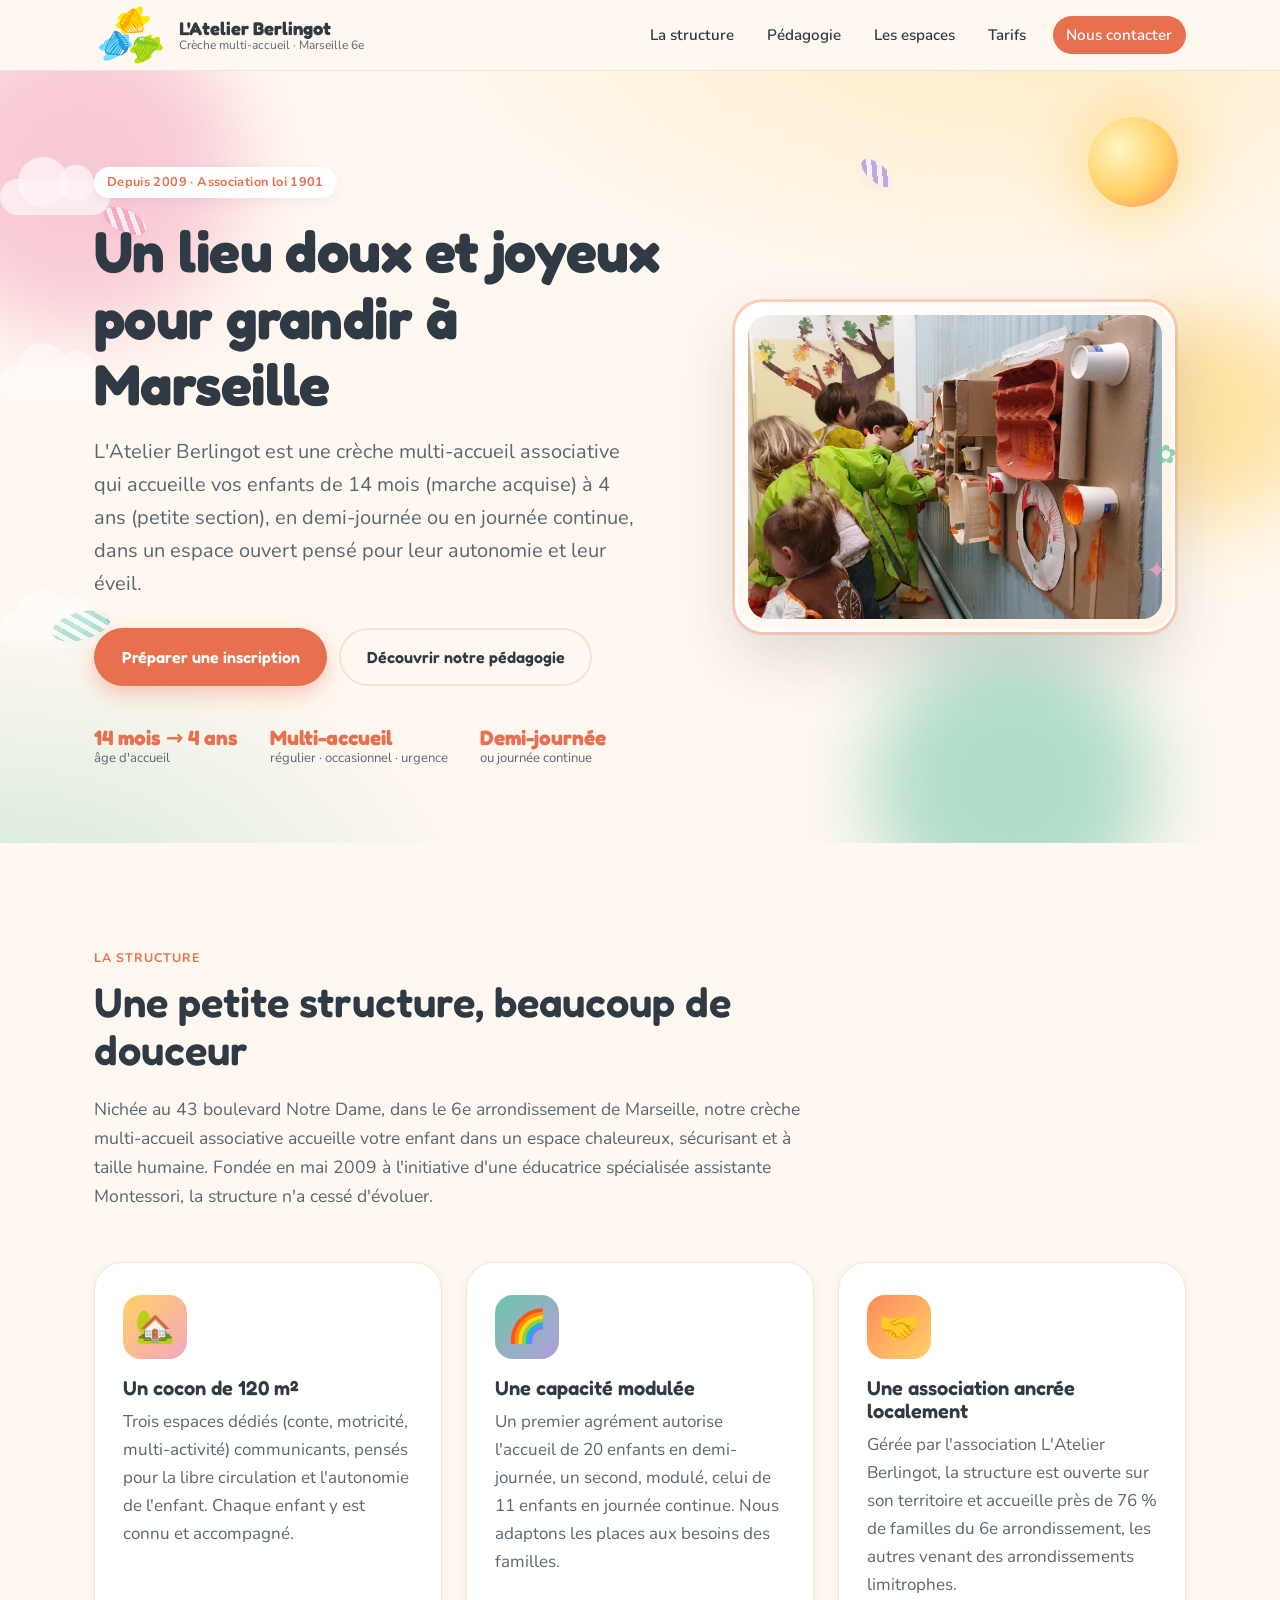
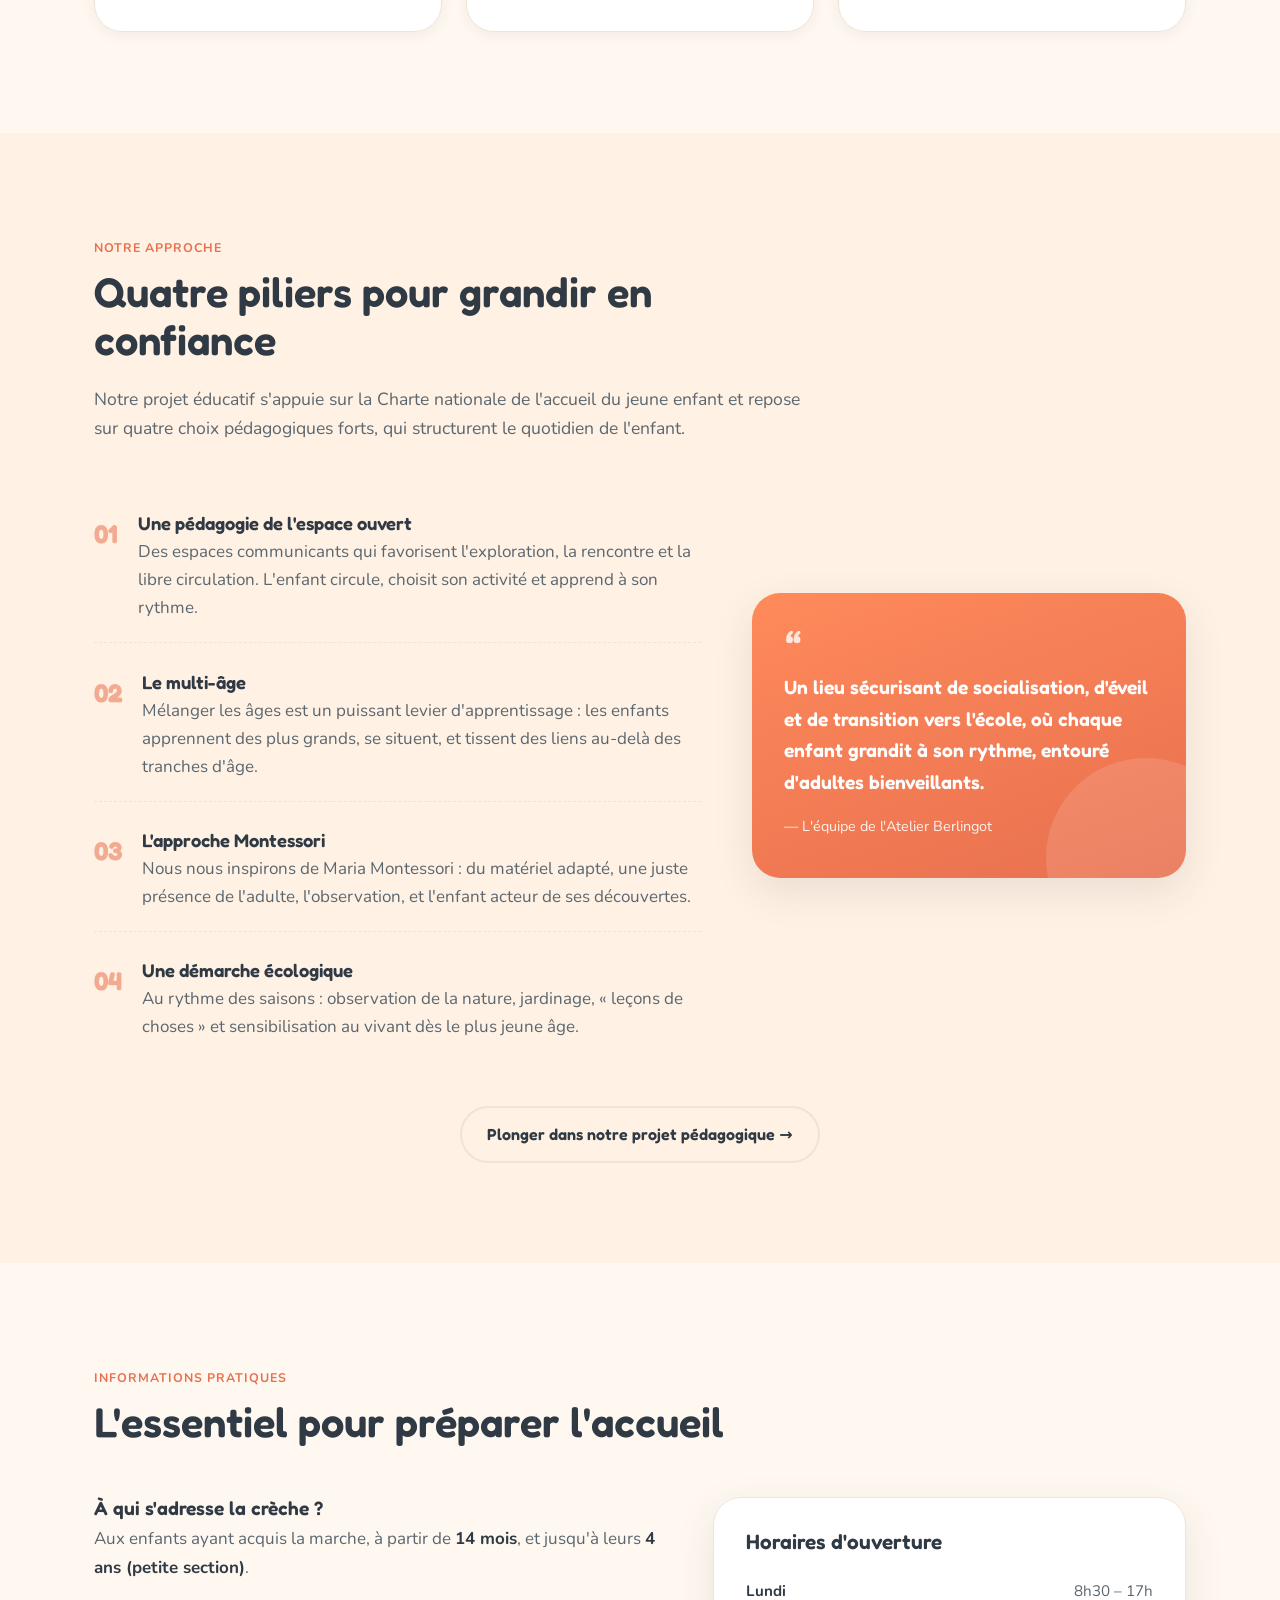
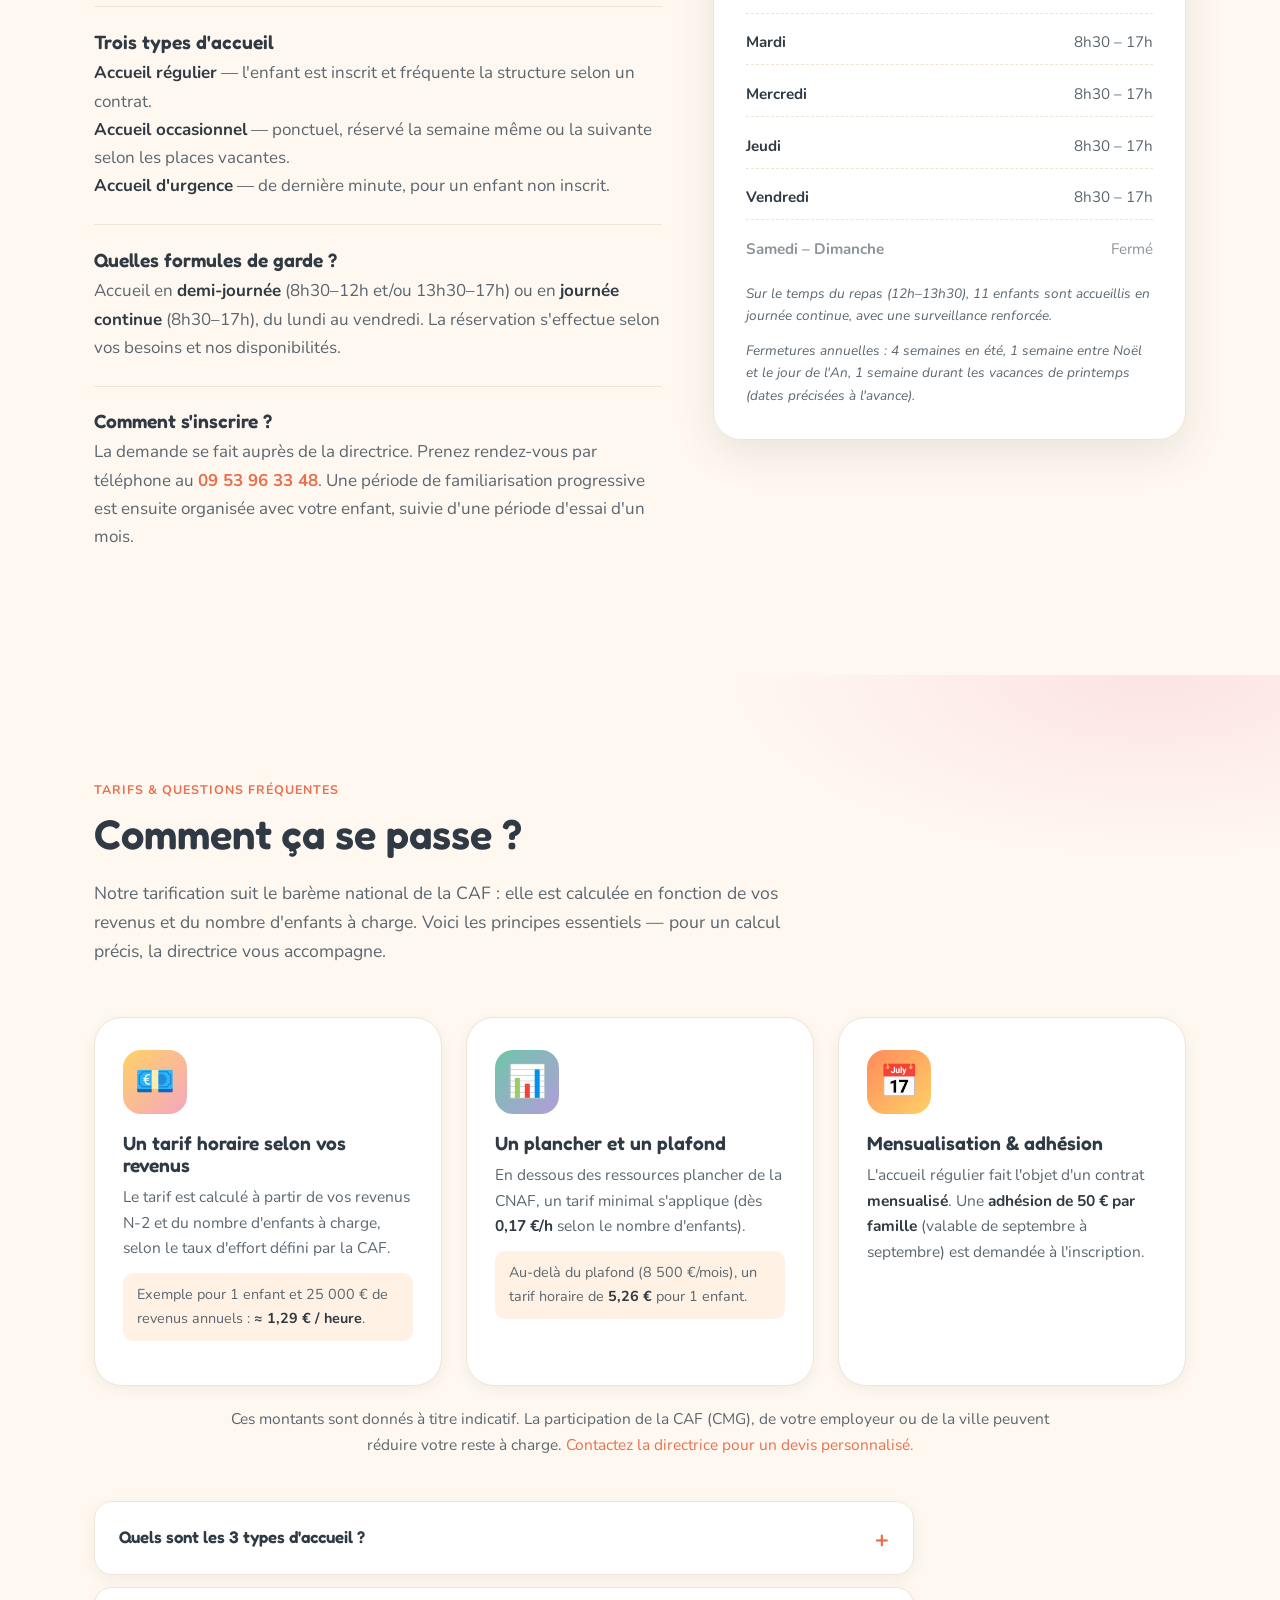
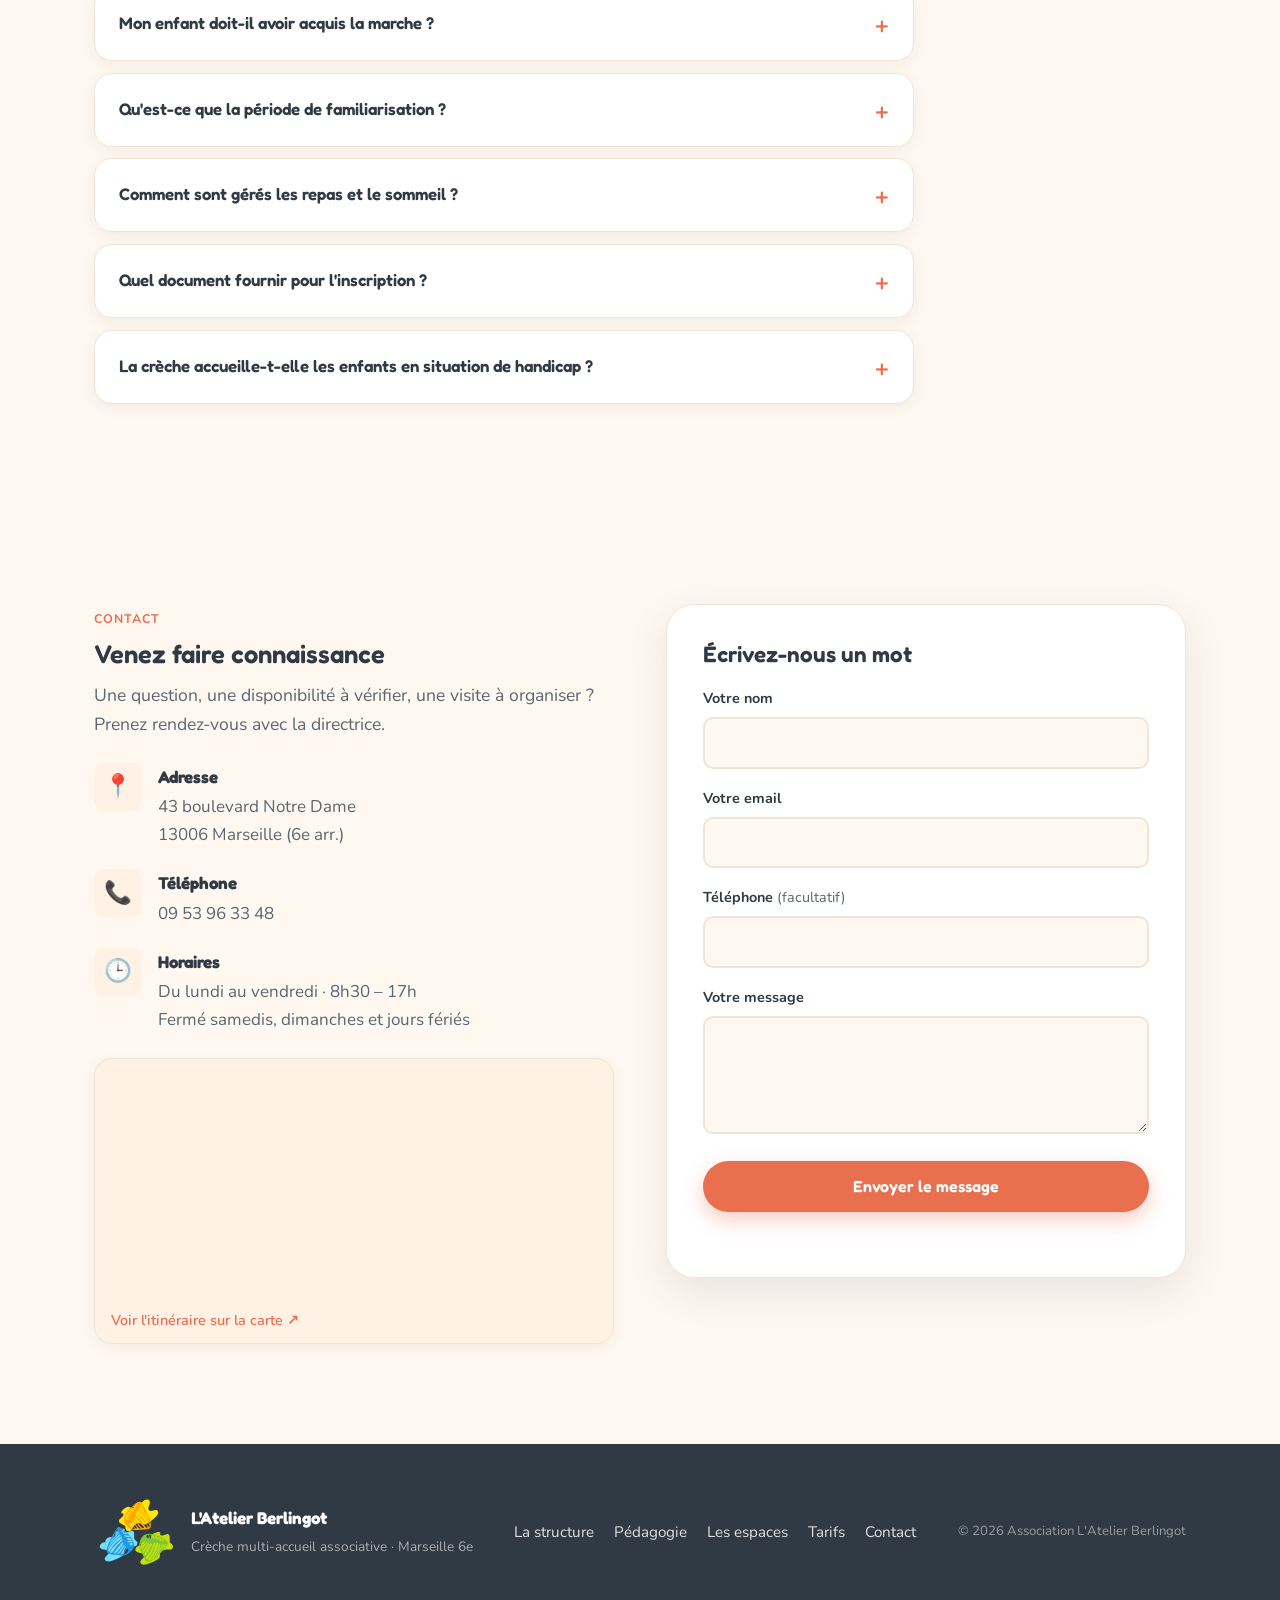
==== commit 571a90c0: "Relecture orthographique et cohérence des textes des espaces Co-Authored-By: Claude <noreply@anthrop" ====
--- a/index.html
+++ b/index.html
@@ -483,7 +483,7 @@
                 <h2>Venez faire connaissance</h2>
                 <p class="section-intro">
                     Une question, une disponibilité à vérifier, une visite à organiser ?
-                    Prenez rendez-vous avec la directrice, ou passez nous voir au boulevard Notre Dame.
+                    Prenez rendez-vous avec la directrice.
                 </p>
 
                 <ul class="contact-list">
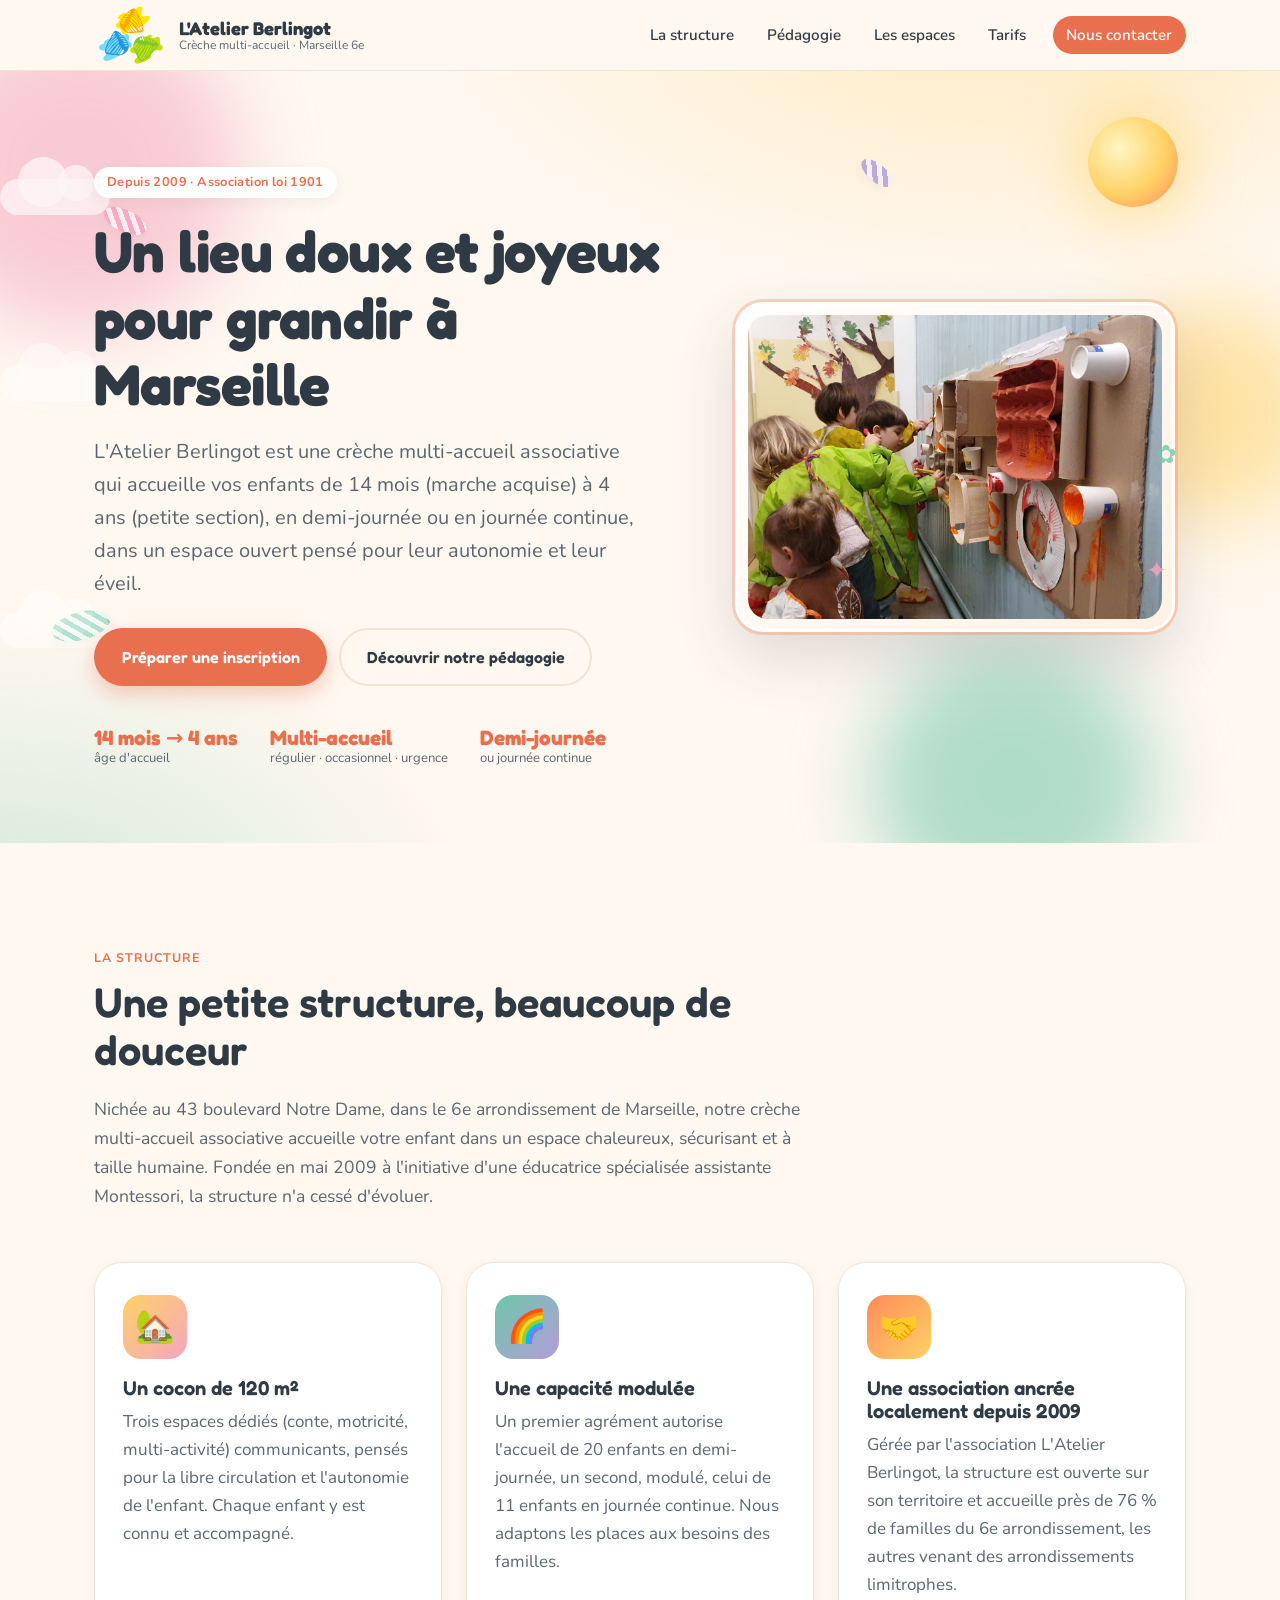
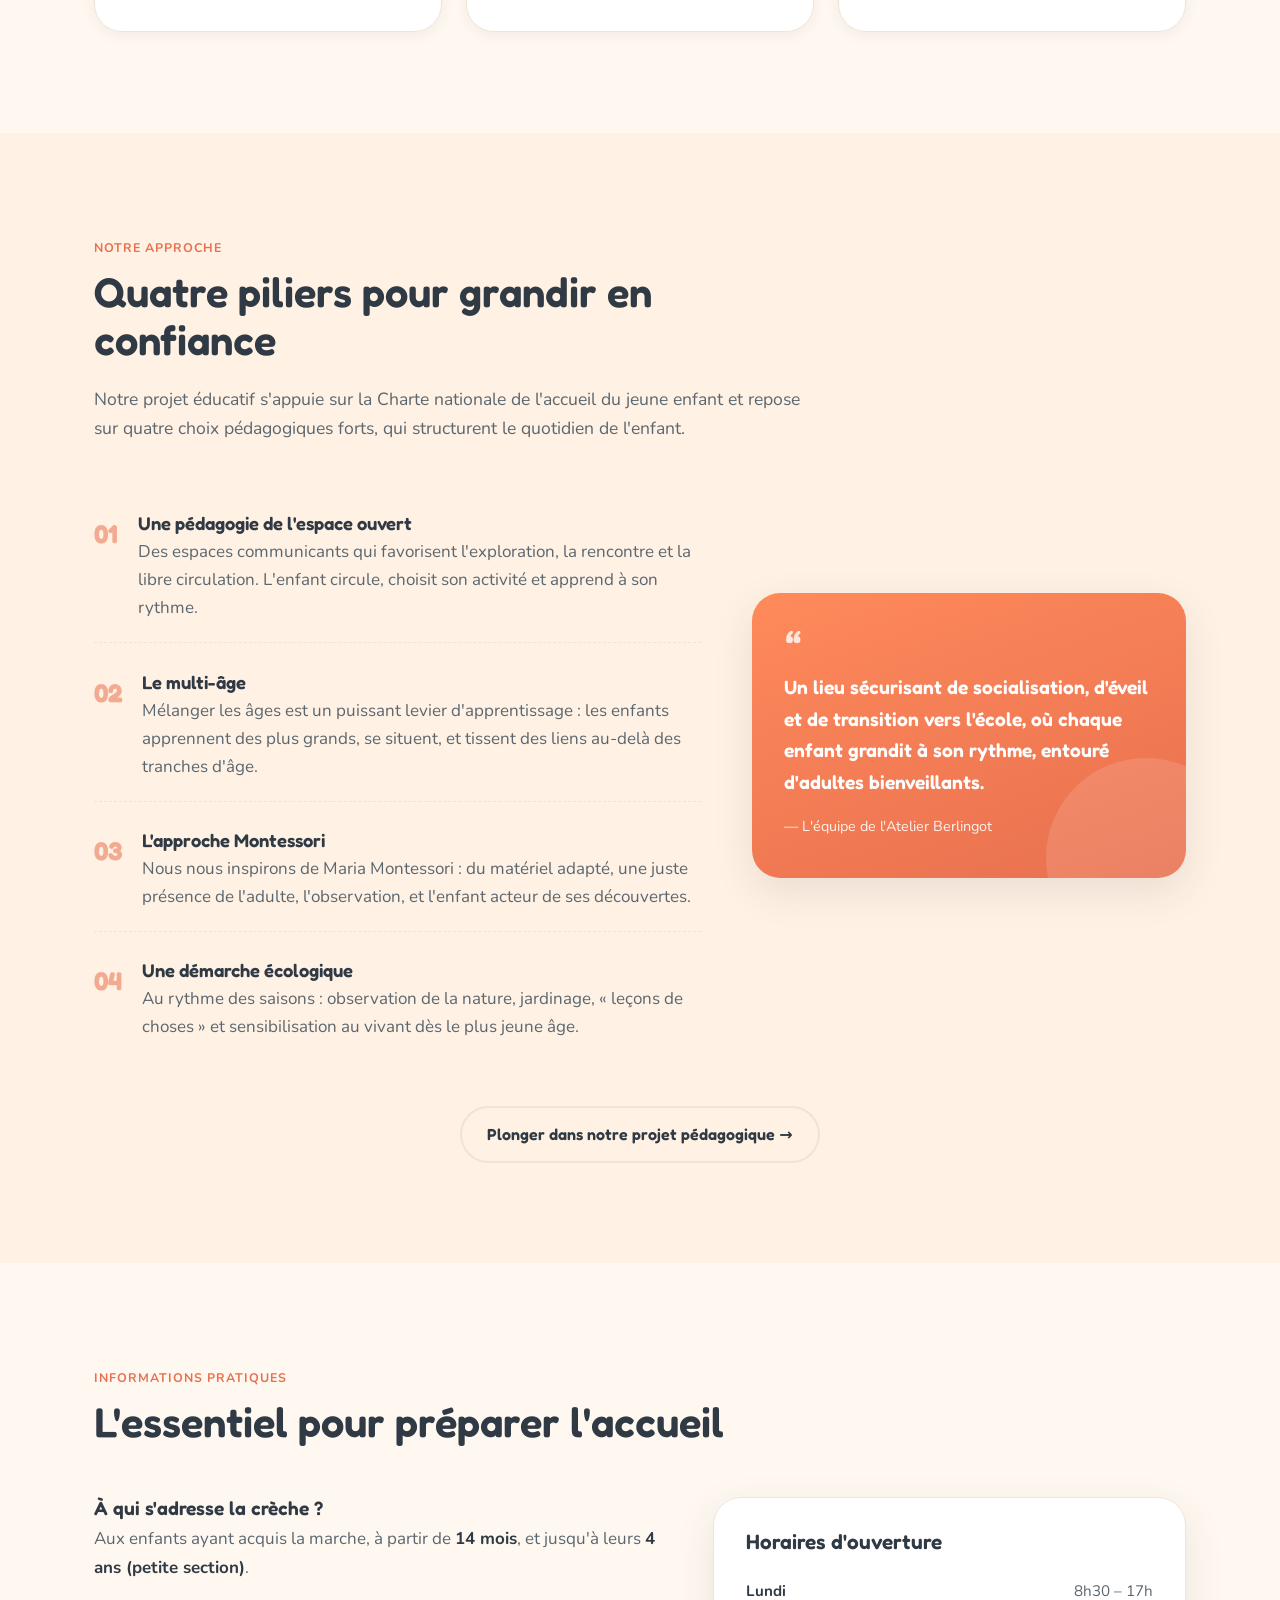
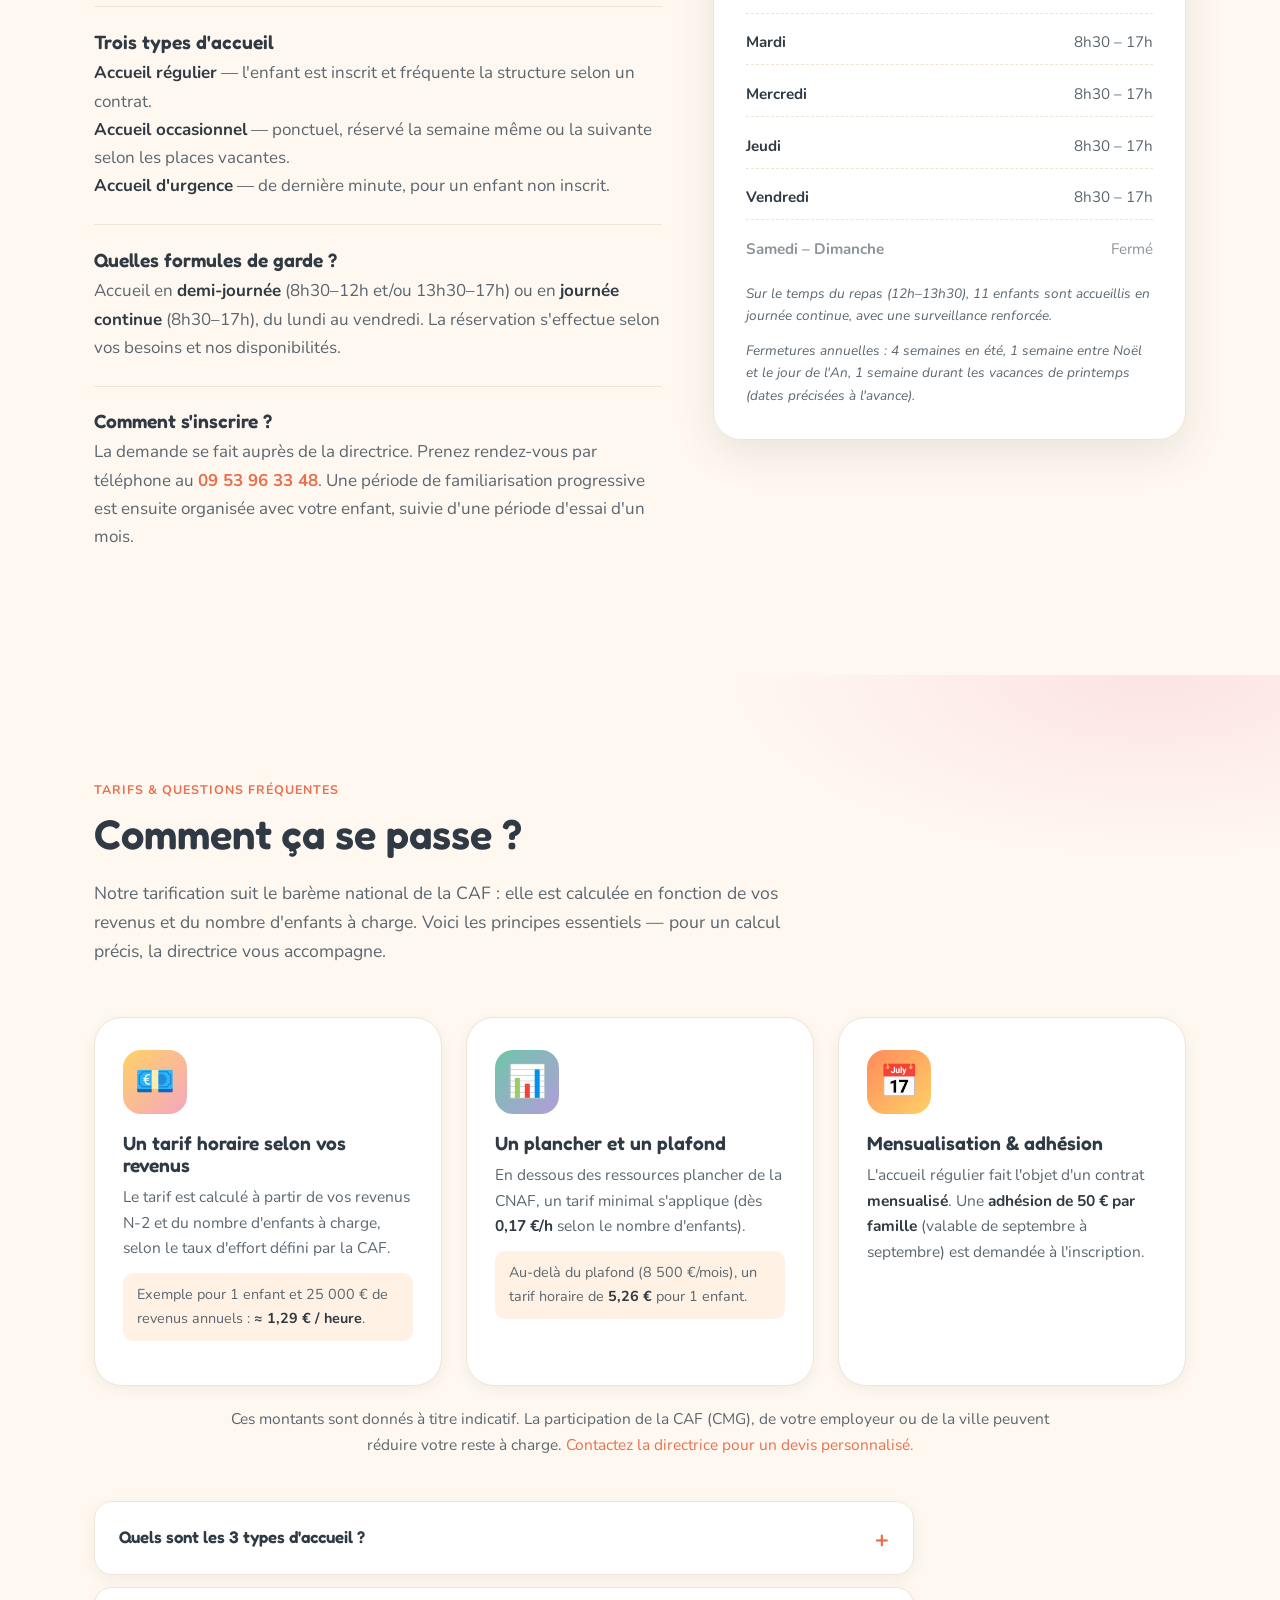
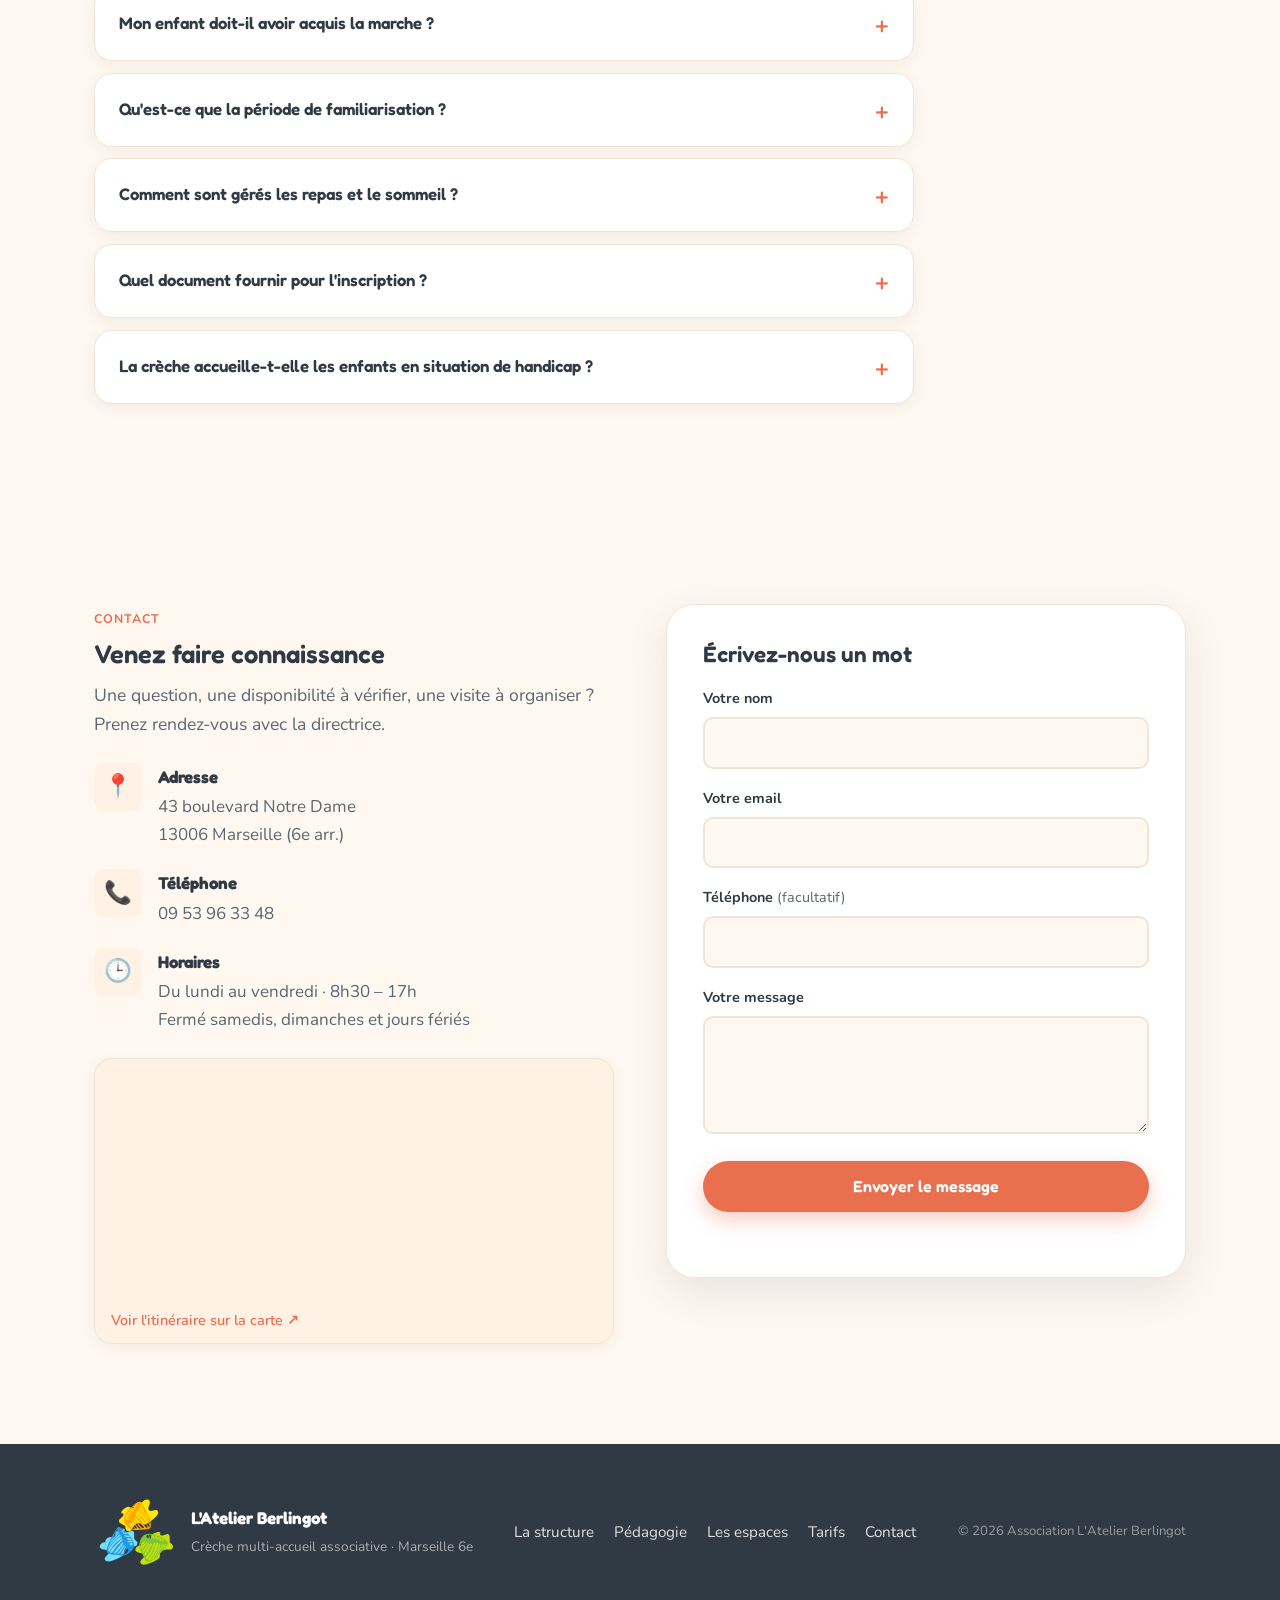
==== commit a6c2d9db: "Ajustements textuels espaces et mention « depuis 2009 » sur l'accueil Co-Authored-By: Claude <norepl" ====
--- a/index.html
+++ b/index.html
@@ -274,7 +274,7 @@
             </article>
             <article class="card">
                 <div class="card-icon">🤝</div>
-                <h3>Une association ancrée localement</h3>
+                <h3>Une association ancrée localement depuis 2009</h3>
                 <p>Gérée par l'association L'Atelier Berlingot, la structure est ouverte sur son territoire et accueille près de 76 % de familles du 6e arrondissement, les autres venant des arrondissements limitrophes.</p>
             </article>
         </div>
--- a/css/styles.css
+++ b/css/styles.css
@@ -935,7 +935,10 @@
     border-bottom: 1px dashed color-mix(in srgb, var(--c-ink) 12%, transparent);
 }
 .space-row:last-of-type { border-bottom: none; }
-.space-row--reverse .space-photo { order: 2; }
+.space-row--reverse .space-photo,
+.space-row--reverse .space-photos { order: 2; }
+.space-row--text-only { grid-template-columns: 1fr; }
+.space-row--text-only .space-text { max-width: 760px; }
 .space-photo {
     position: relative;
     margin: 0;
@@ -955,6 +958,10 @@
 }
 .space-row:hover .space-photo img { transform: scale(1.03); }
 .space-photo img.photo-missing { display: none; }
+.space-photos {
+    display: grid;
+    gap: clamp(16px, 2vw, 24px);
+}
 .space-photo figcaption {
     position: absolute;
     inset: 0;
@@ -1000,5 +1007,6 @@
 .space-text p { color: var(--c-ink-soft); }
 @media (max-width: 860px) {
     .space-row { grid-template-columns: 1fr; }
-    .space-row--reverse .space-photo { order: 0; }
-}
+    .space-row--reverse .space-photo,
+    .space-row--reverse .space-photos { order: 0; }
+}
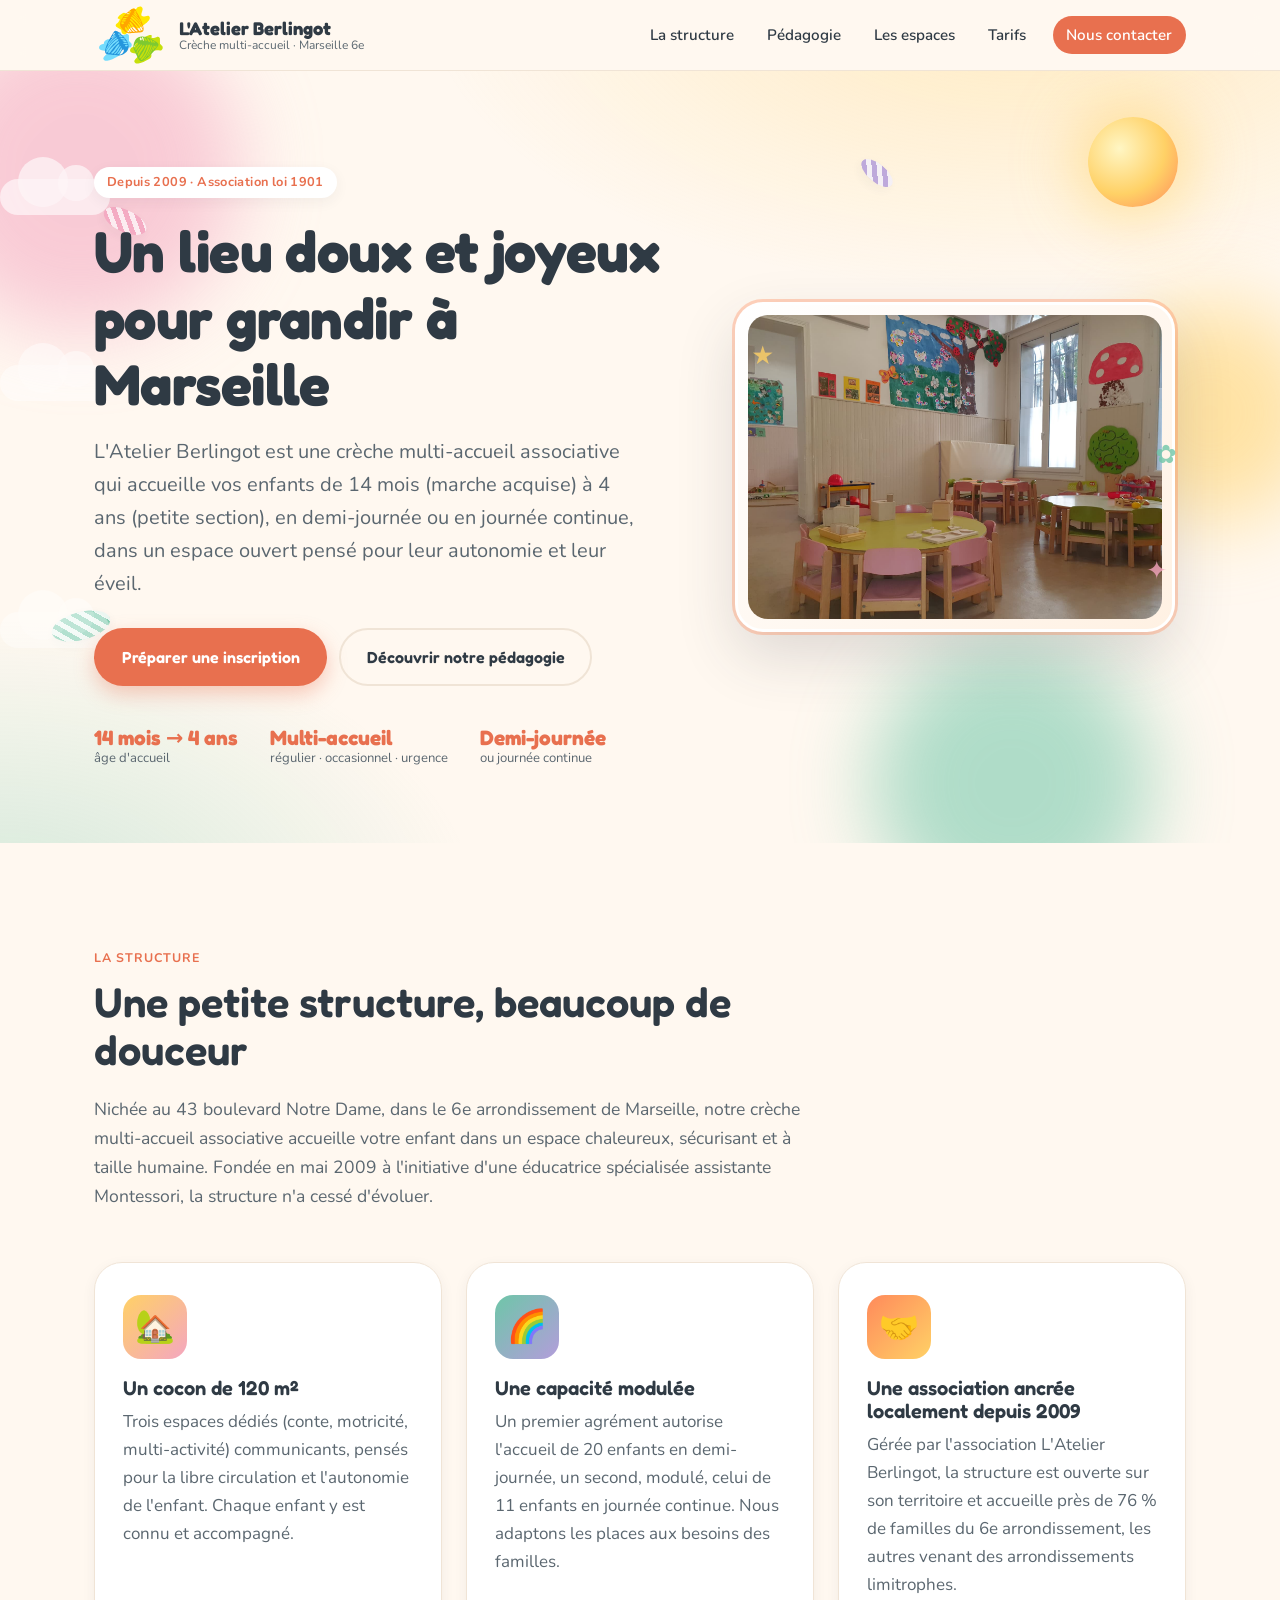
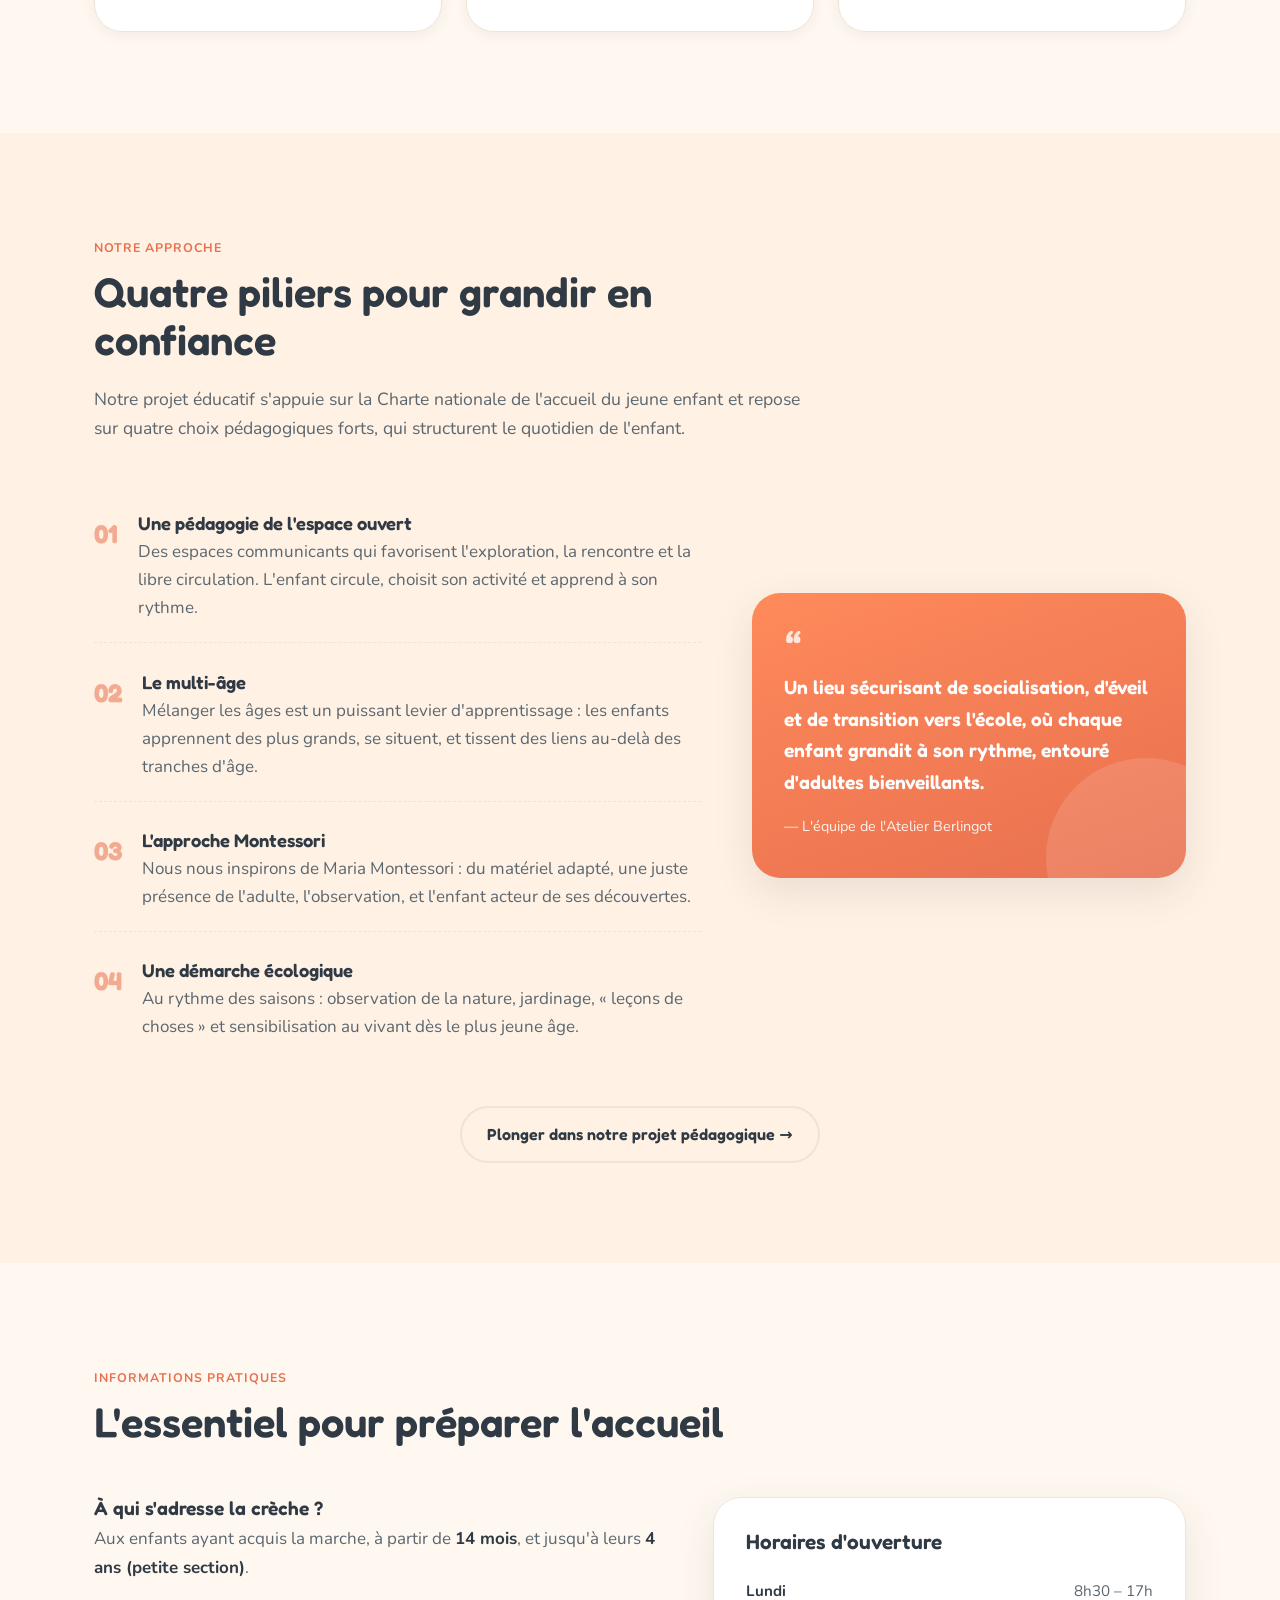
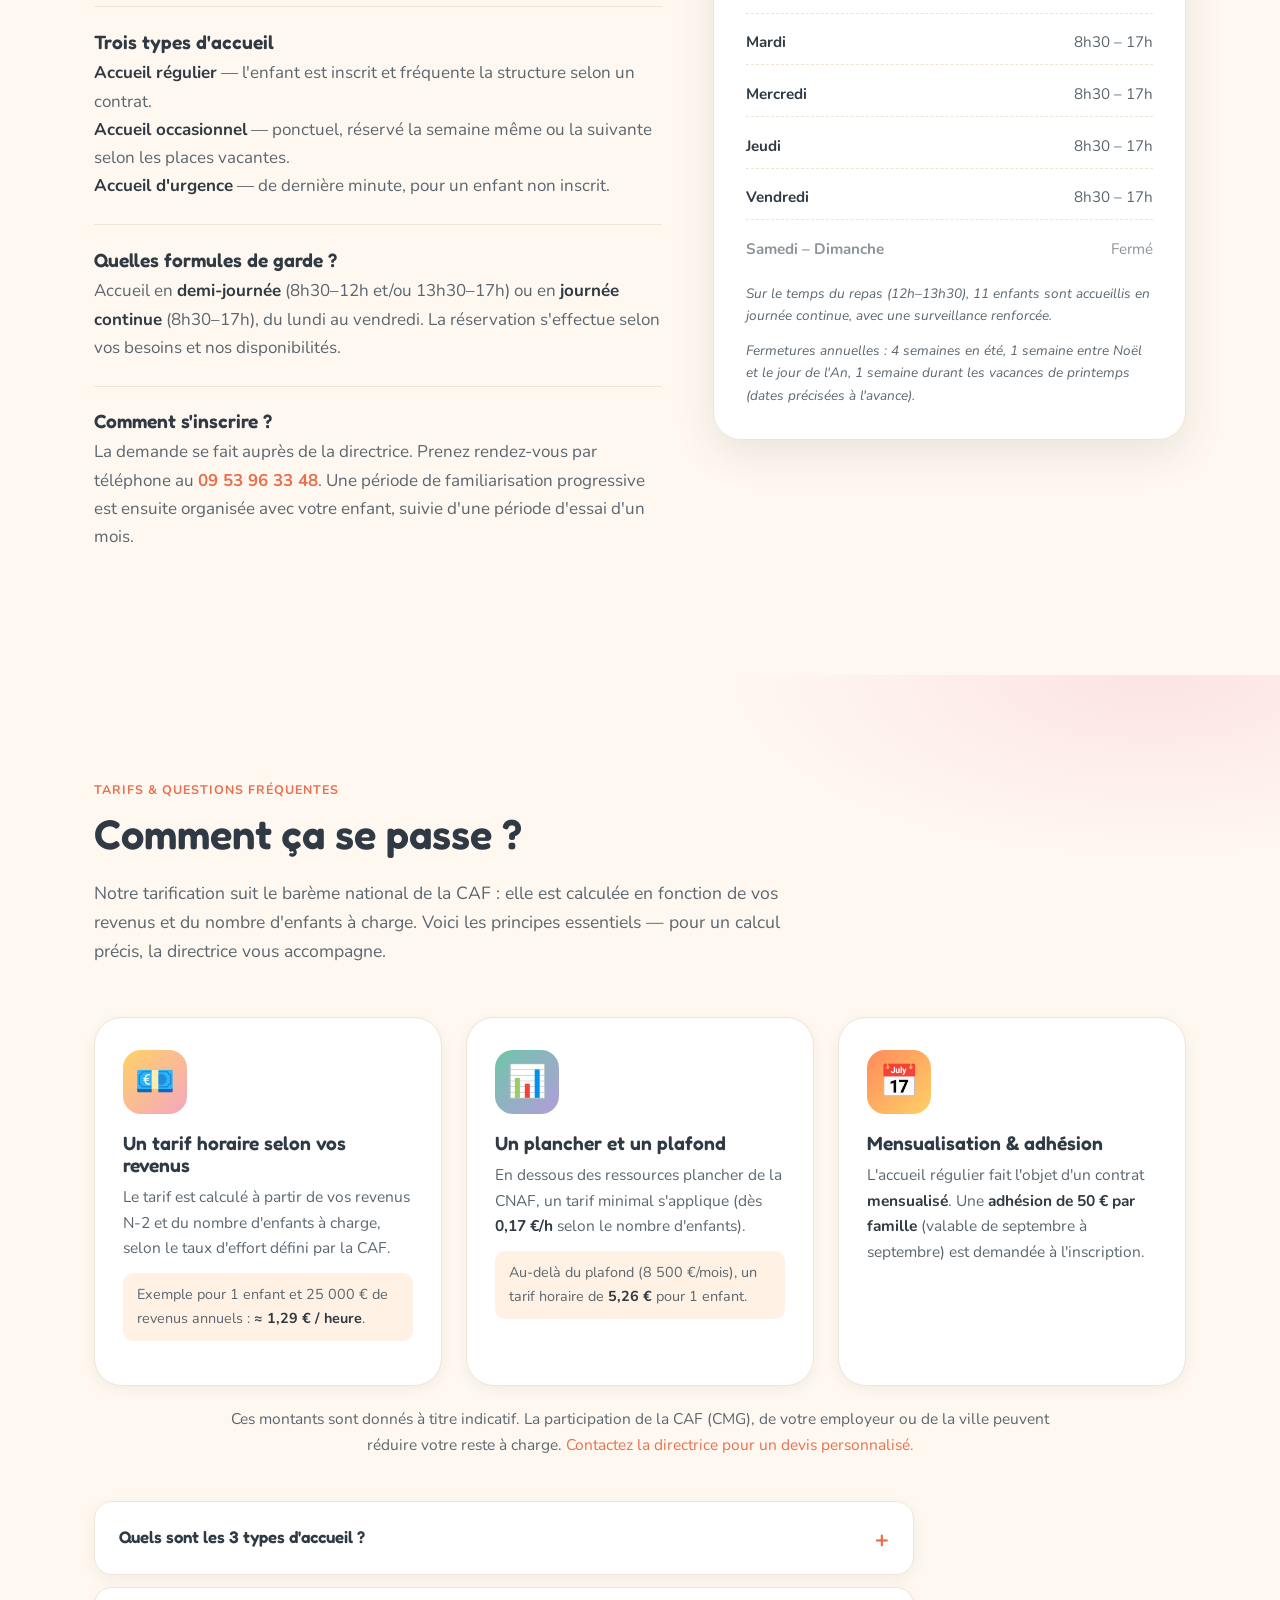
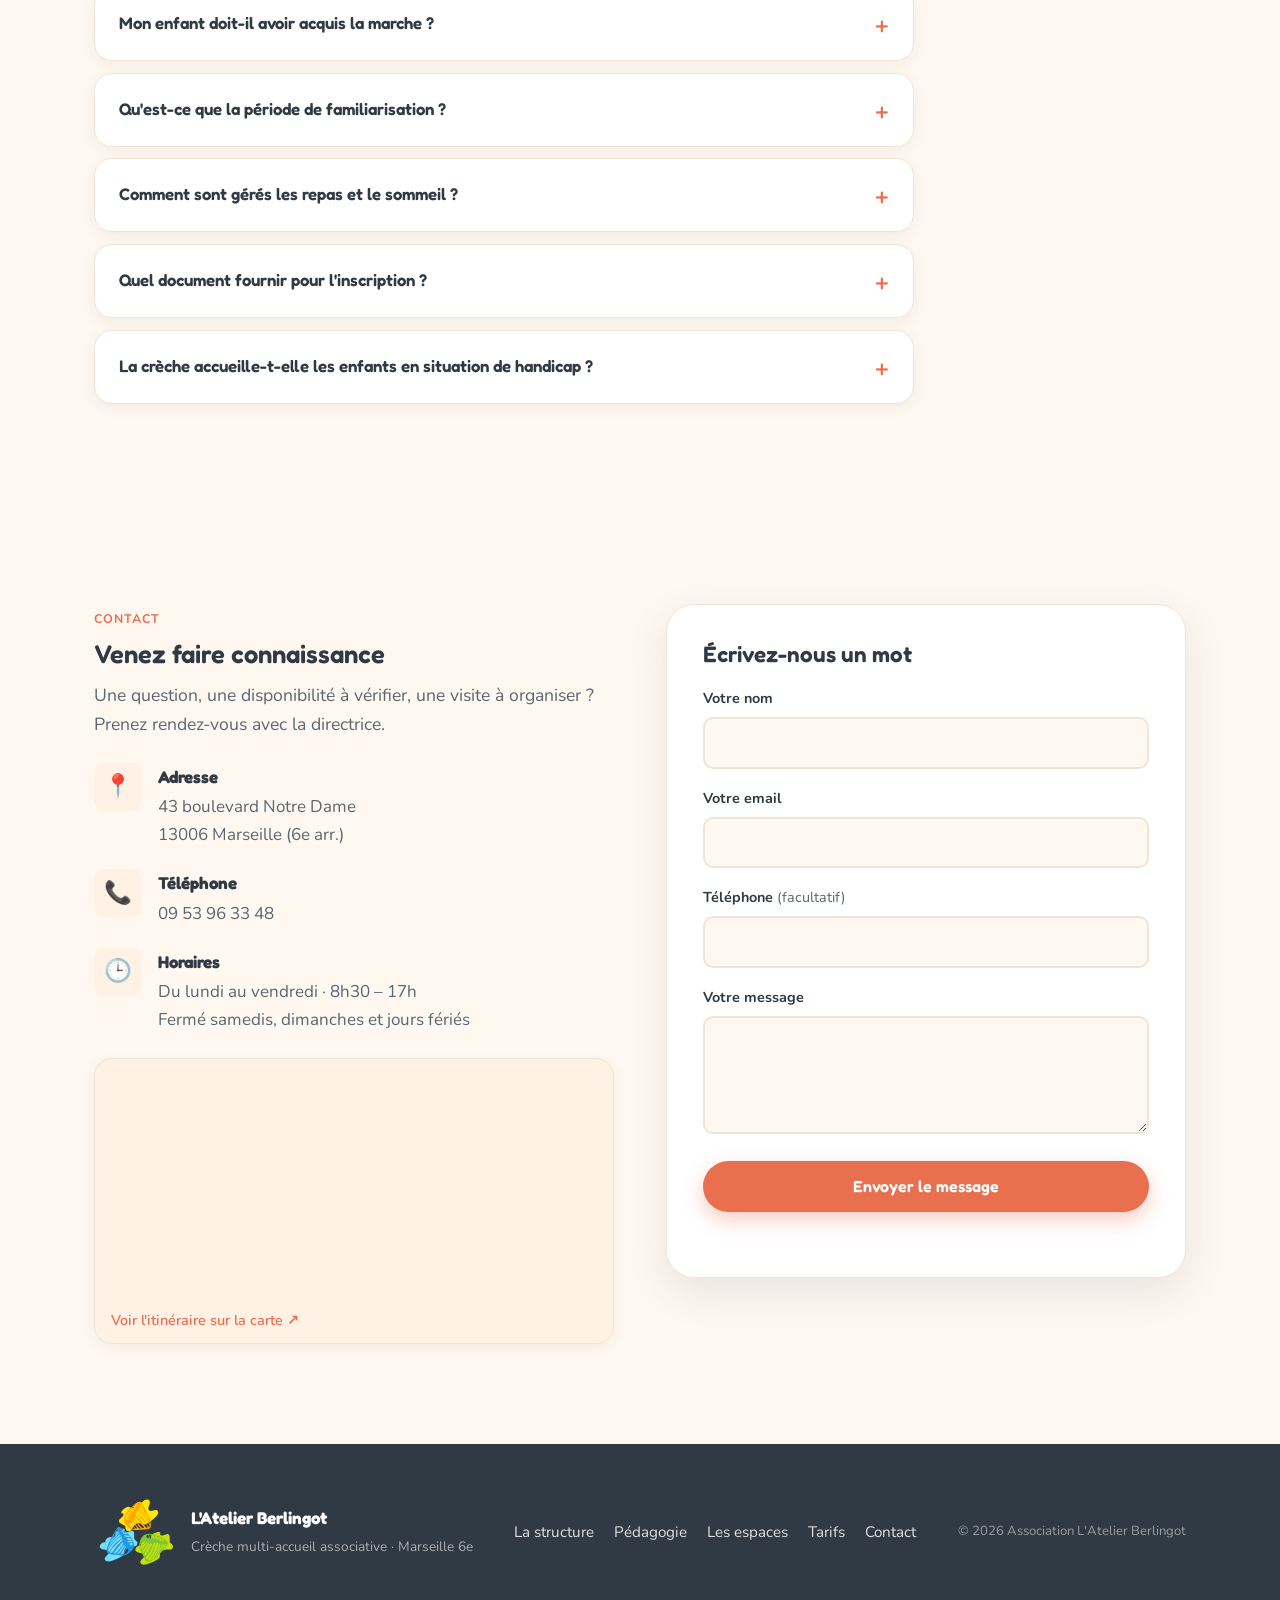
==== commit 23eb19f1: "Photo unique sur l'atelier multi-activité ; nouvelle photo hero (4:3) Co-Authored-By: Claude <norepl" ====
--- a/index.html
+++ b/index.html
@@ -233,9 +233,9 @@
         </div>
         <div class="hero-visual">
             <figure class="hero-photo">
-                <img src="assets/hero-enfants.jpg"
-                     alt="Enfants participant à un atelier créatif à la crèche L'Atelier Berlingot"
-                     width="1600" height="900" loading="eager" decoding="async">
+                <img src="assets/espaces/atelier-multi-2.jpg"
+                     alt="Le coin repas et de vie pratique de l'atelier multi-activité à la crèche L'Atelier Berlingot"
+                     width="1600" height="1200" loading="eager" decoding="async">
             </figure>
             <span class="float-stars" aria-hidden="true">
                 <span class="float-star s1">★</span>
--- a/css/styles.css
+++ b/css/styles.css
@@ -935,8 +935,7 @@
     border-bottom: 1px dashed color-mix(in srgb, var(--c-ink) 12%, transparent);
 }
 .space-row:last-of-type { border-bottom: none; }
-.space-row--reverse .space-photo,
-.space-row--reverse .space-photos { order: 2; }
+.space-row--reverse .space-photo { order: 2; }
 .space-row--text-only { grid-template-columns: 1fr; }
 .space-row--text-only .space-text { max-width: 760px; }
 .space-photo {
@@ -958,10 +957,6 @@
 }
 .space-row:hover .space-photo img { transform: scale(1.03); }
 .space-photo img.photo-missing { display: none; }
-.space-photos {
-    display: grid;
-    gap: clamp(16px, 2vw, 24px);
-}
 .space-photo figcaption {
     position: absolute;
     inset: 0;
@@ -1007,6 +1002,5 @@
 .space-text p { color: var(--c-ink-soft); }
 @media (max-width: 860px) {
     .space-row { grid-template-columns: 1fr; }
-    .space-row--reverse .space-photo,
-    .space-row--reverse .space-photos { order: 0; }
-}
+    .space-row--reverse .space-photo { order: 0; }
+}
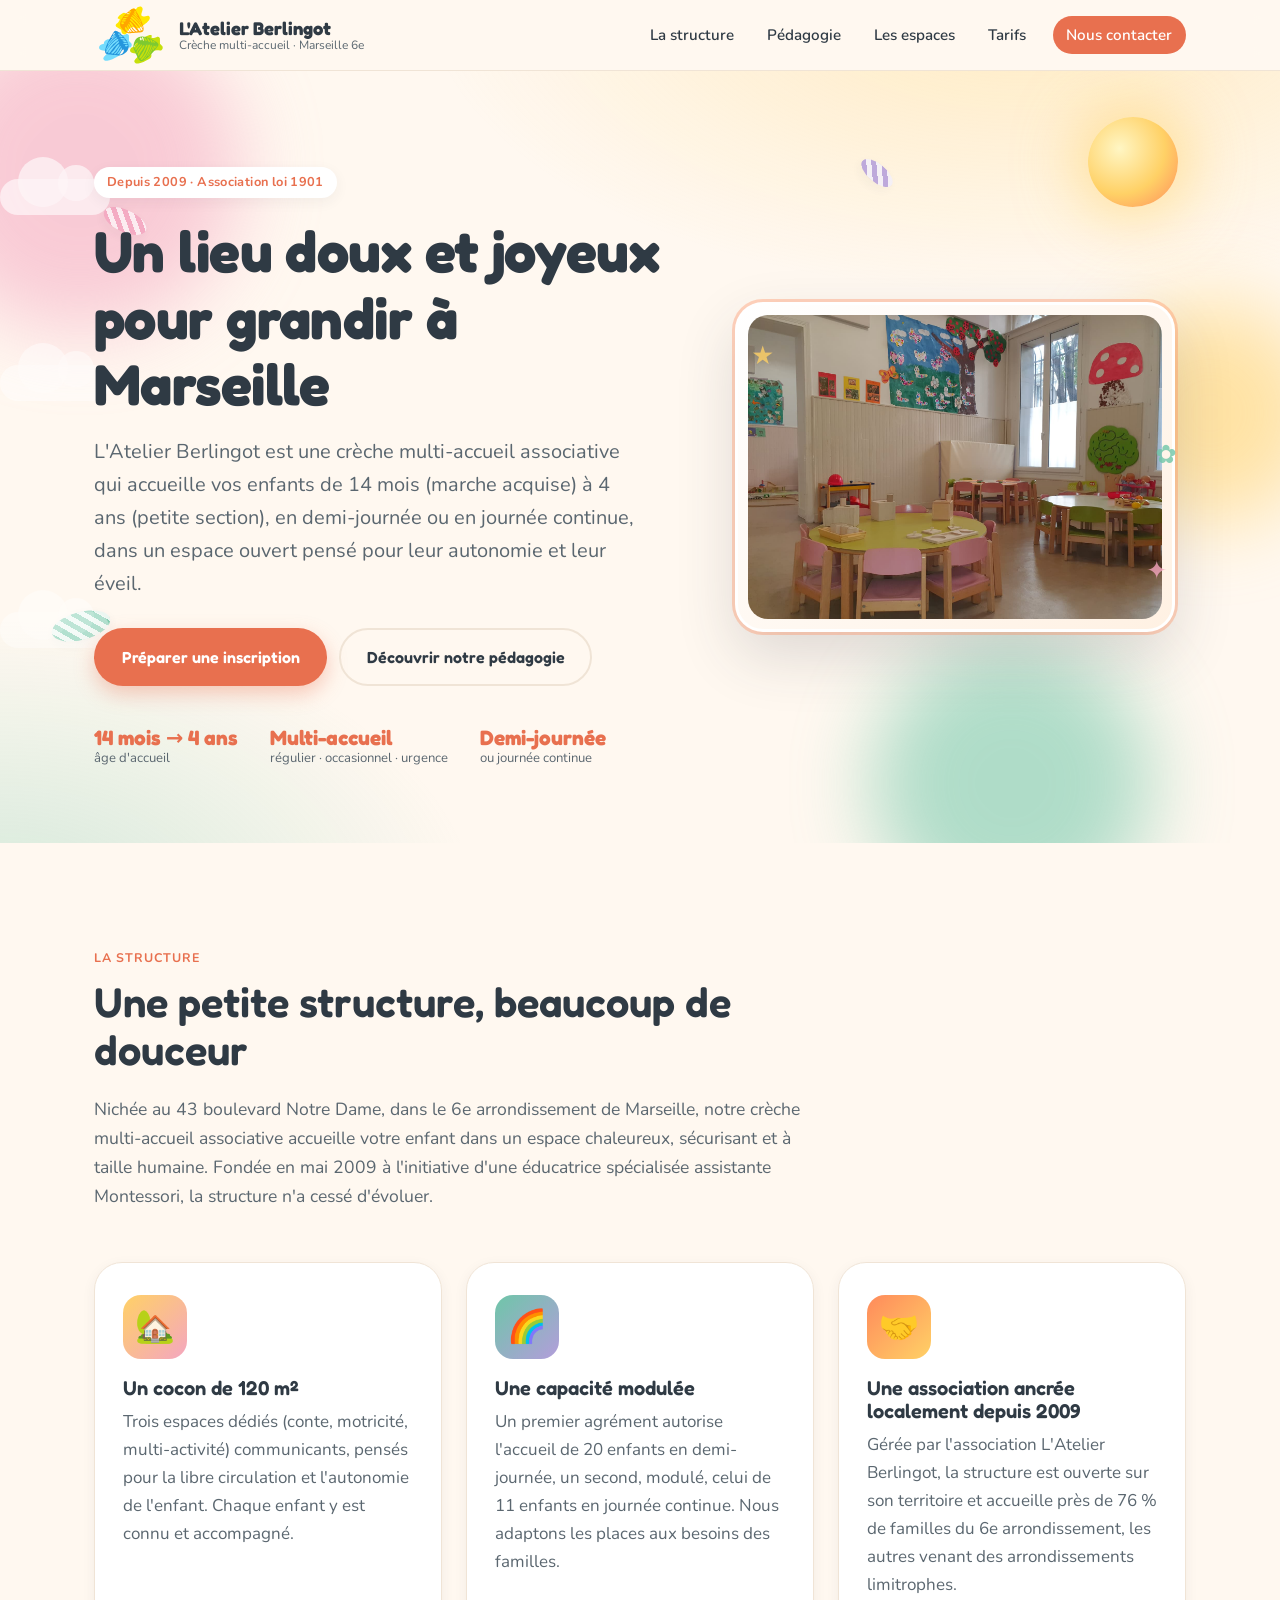
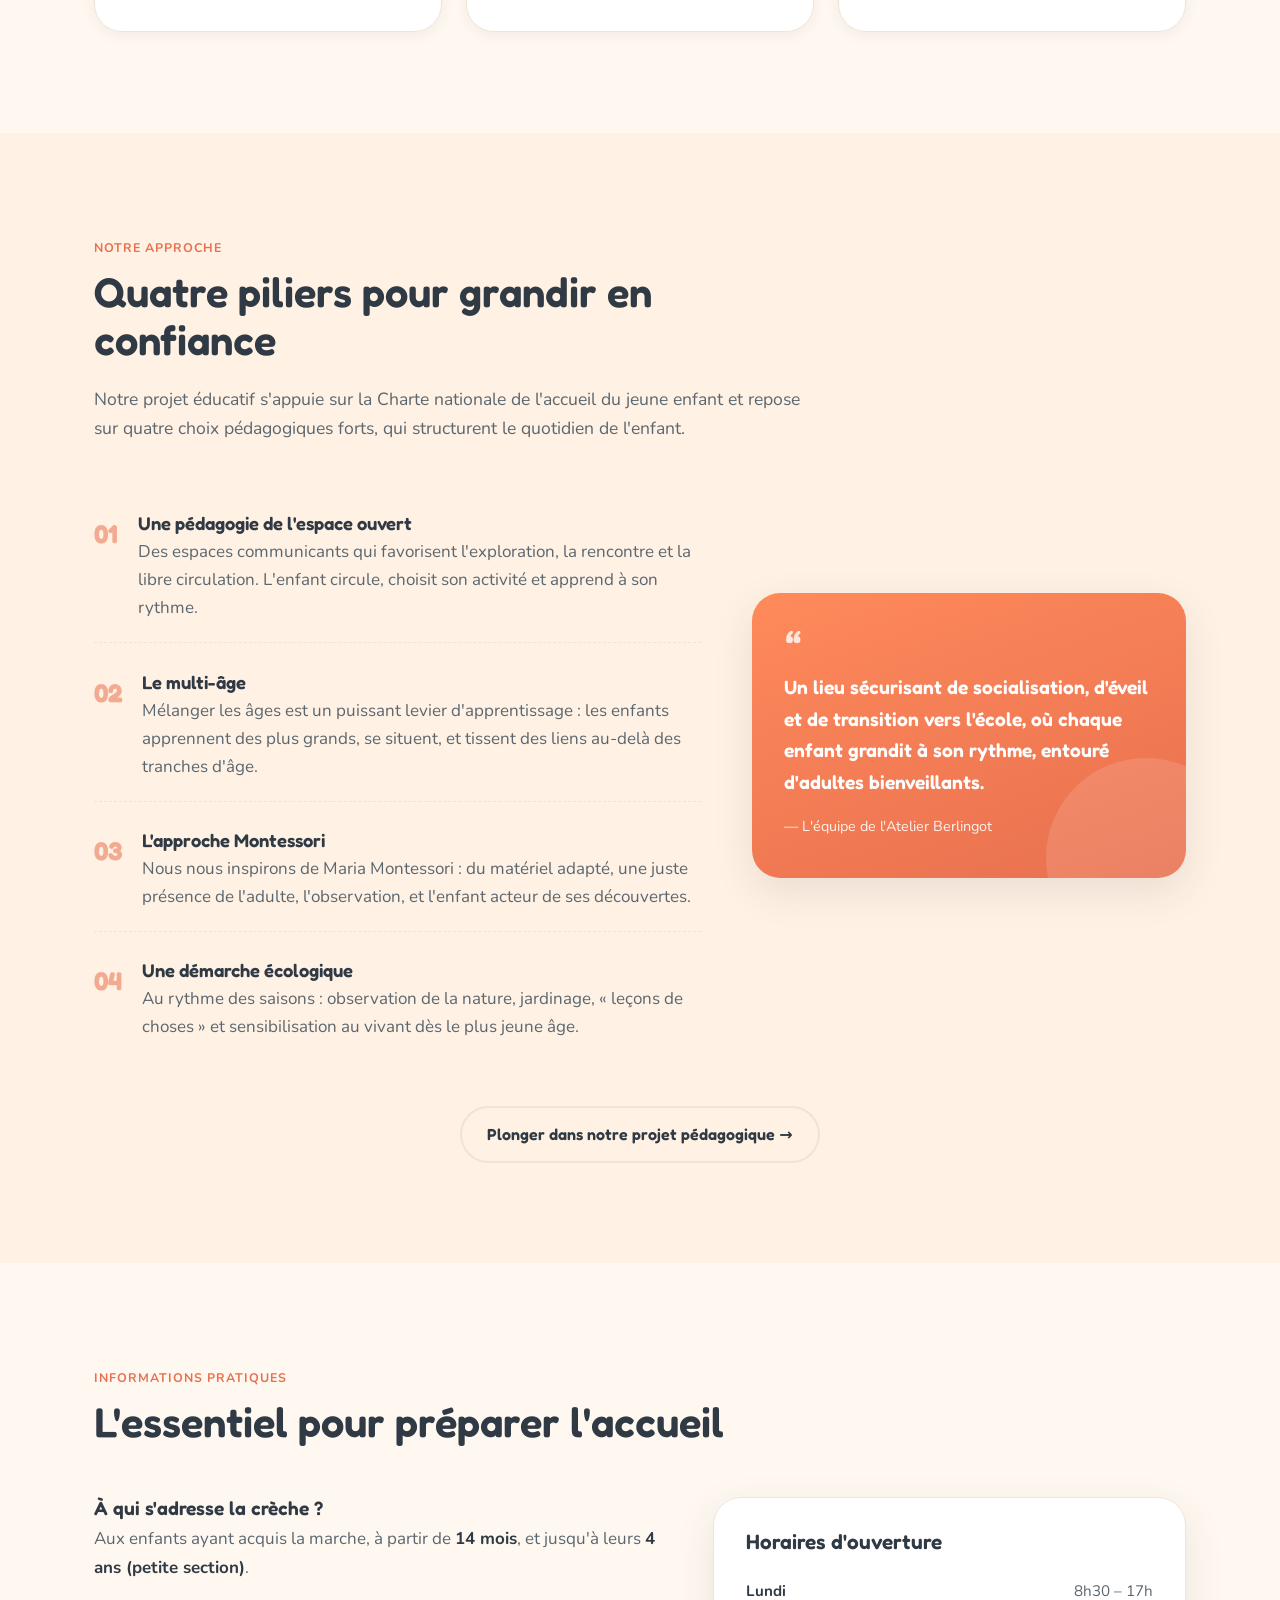
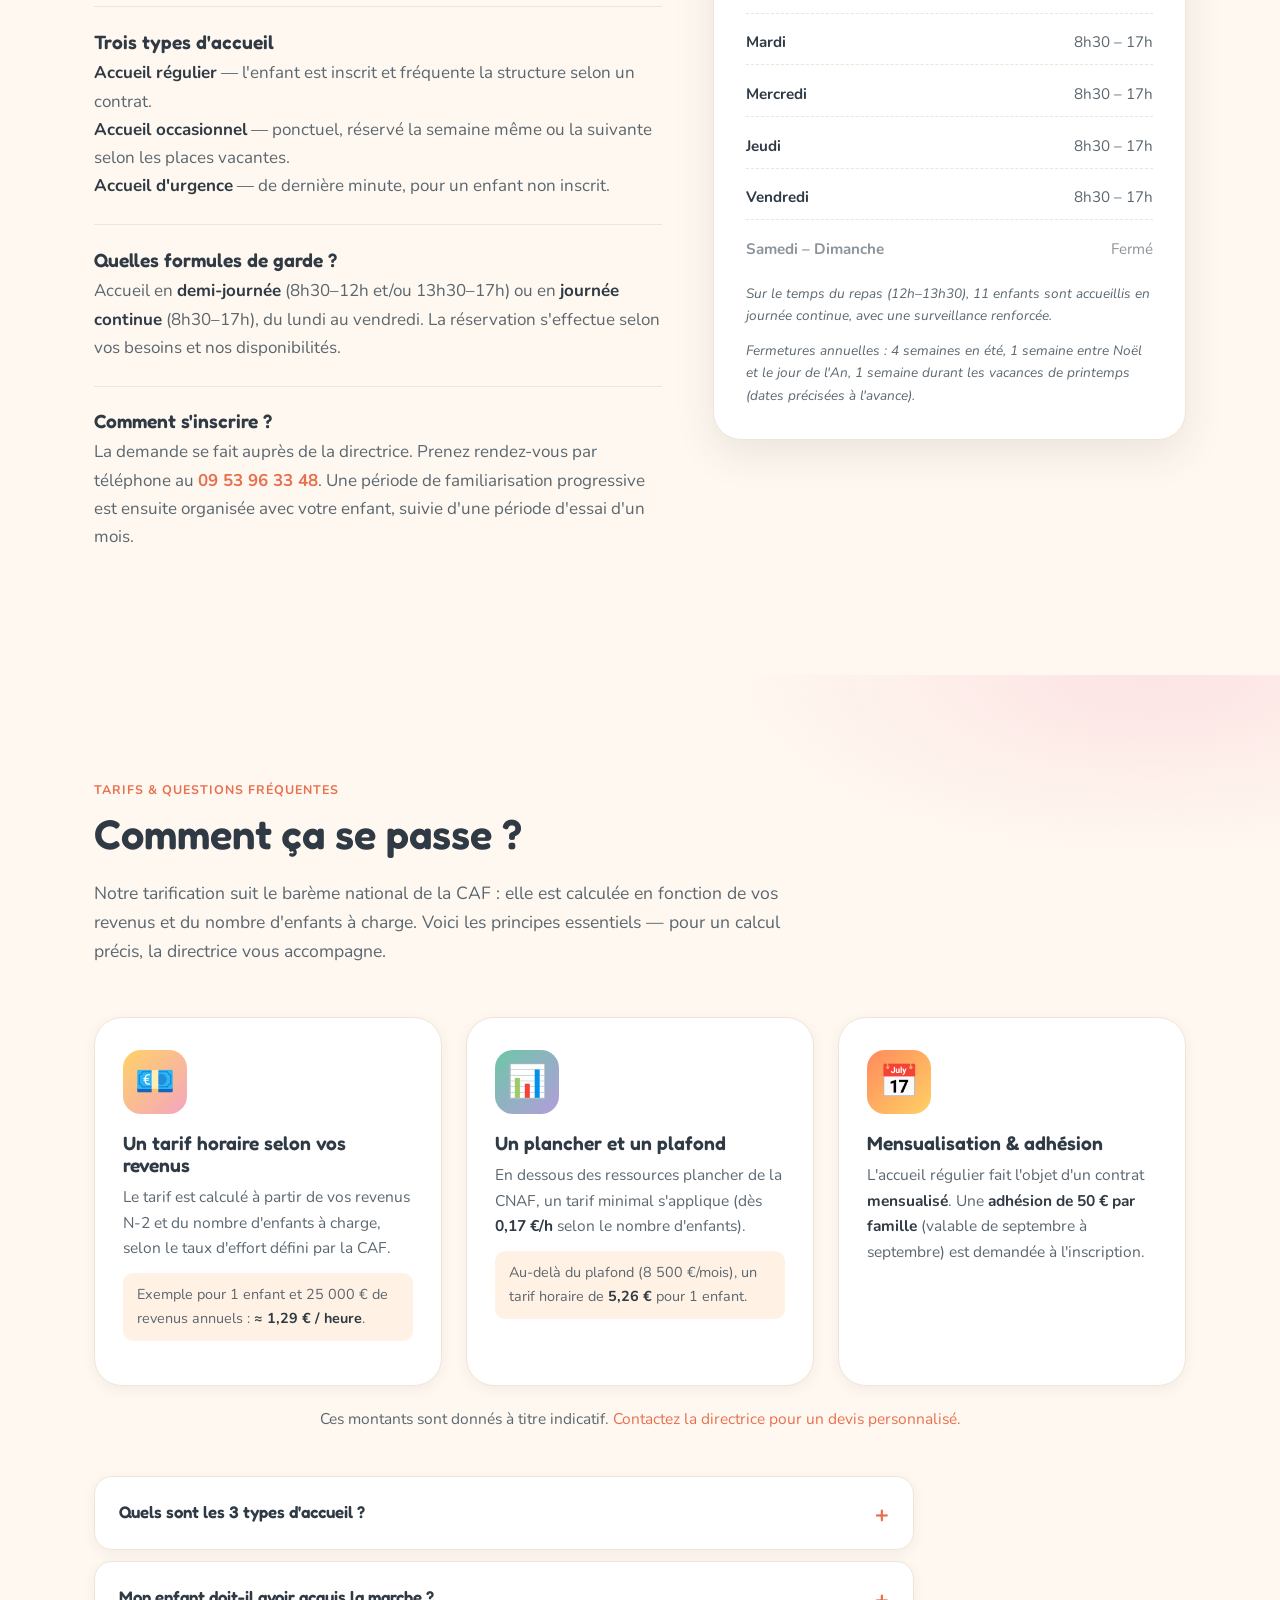
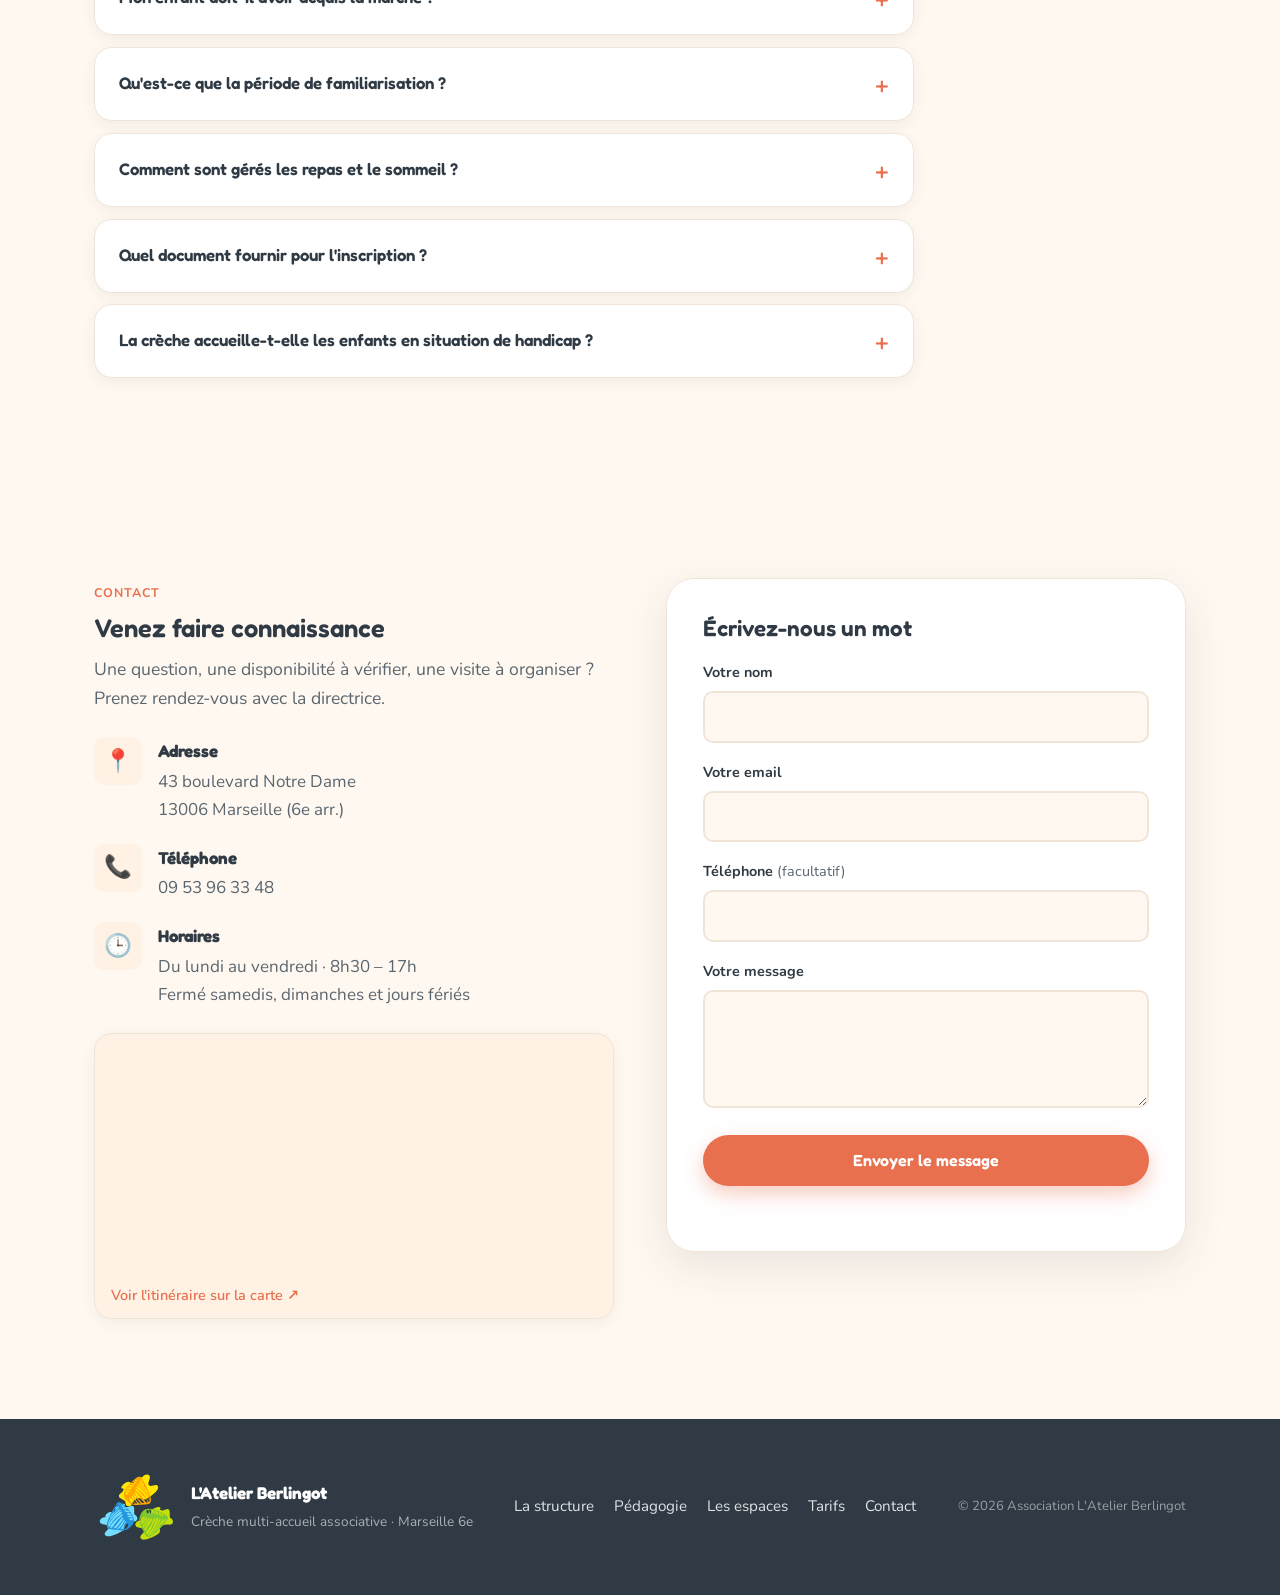
==== commit 82115e2d: "Allège le FAQ tarifs/accueil ; aligne les données structurées Co-Authored-By: Claude <noreply@anthro" ====
--- a/index.html
+++ b/index.html
@@ -122,7 +122,7 @@
           "name": "Quels sont les 3 types d'accueil proposés par la crèche ?",
           "acceptedAnswer": {
             "@type": "Answer",
-            "text": "L'Atelier Berlingot propose trois types d'accueil : l'accueil régulier (enfant inscrit selon un contrat, avec caution et mensualisation), l'accueil occasionnel (ponctuel, réservé la semaine même ou la suivante selon les places vacantes) et l'accueil d'urgence (de dernière minute, pour un enfant non inscrit)."
+            "text": "L'Atelier Berlingot propose trois types d'accueil : l'accueil régulier (enfant inscrit selon un contrat), l'accueil occasionnel (ponctuel, réservé la semaine même ou la suivante selon les places vacantes) et l'accueil d'urgence (de dernière minute, pour un enfant non inscrit)."
           }
         },
         {
@@ -138,7 +138,7 @@
           "name": "Qu'est-ce que la période de familiarisation ?",
           "acceptedAnswer": {
             "@type": "Answer",
-            "text": "Avant l'accueil définitif, une familiarisation progressive est organisée : première rencontre avec un parent, séparation progressive, temps de transition, puis inclusion dans le groupe. Elle est suivie d'une période d'essai d'un mois, conclue par un entretien avec la directrice."
+            "text": "Avant l'accueil définitif, une familiarisation progressive est organisée : première rencontre avec un parent, séparation progressive, temps de transition, puis inclusion dans le groupe."
           }
         },
         {
@@ -428,8 +428,7 @@
         </div>
 
         <p class="pricing-help">
-            Ces montants sont donnés à titre indicatif. La participation de la CAF (CMG), de votre
-            employeur ou de la ville peuvent réduire votre reste à charge.
+            Ces montants sont donnés à titre indicatif.
             <a href="#contact">Contactez la directrice pour un devis personnalisé.</a>
         </p>
 
@@ -437,7 +436,7 @@
             <details class="faq-item">
                 <summary>Quels sont les 3 types d'accueil ?</summary>
                 <div class="faq-answer">
-                    <p><strong>Accueil régulier</strong> : votre enfant est inscrit et fréquente la crèche selon un contrat (avec caution et mensualisation). <strong>Accueil occasionnel</strong> : ponctuel, réservé la semaine même ou la suivante selon les places, payable le jour même. <strong>Accueil d'urgence</strong> : de dernière minute, pour un enfant non inscrit.</p>
+                    <p><strong>Accueil régulier</strong> : votre enfant est inscrit et fréquente la crèche selon un contrat. <strong>Accueil occasionnel</strong> : ponctuel, réservé la semaine même ou la suivante selon les places, payable le jour même. <strong>Accueil d'urgence</strong> : de dernière minute, pour un enfant non inscrit.</p>
                 </div>
             </details>
             <details class="faq-item">
@@ -449,7 +448,7 @@
             <details class="faq-item">
                 <summary>Qu'est-ce que la période de familiarisation ?</summary>
                 <div class="faq-answer">
-                    <p>Avant l'accueil définitif, une <strong>familiarisation progressive</strong> est organisée : première rencontre avec un parent, séparation progressive, temps de transition, puis inclusion dans le groupe. Elle est suivie d'une <strong>période d'essai d'un mois</strong>, conclue par un entretien avec la directrice.</p>
+                    <p>Avant l'accueil définitif, une <strong>familiarisation progressive</strong> est organisée : première rencontre avec un parent, séparation progressive, temps de transition, puis inclusion dans le groupe.</p>
                 </div>
             </details>
             <details class="faq-item">
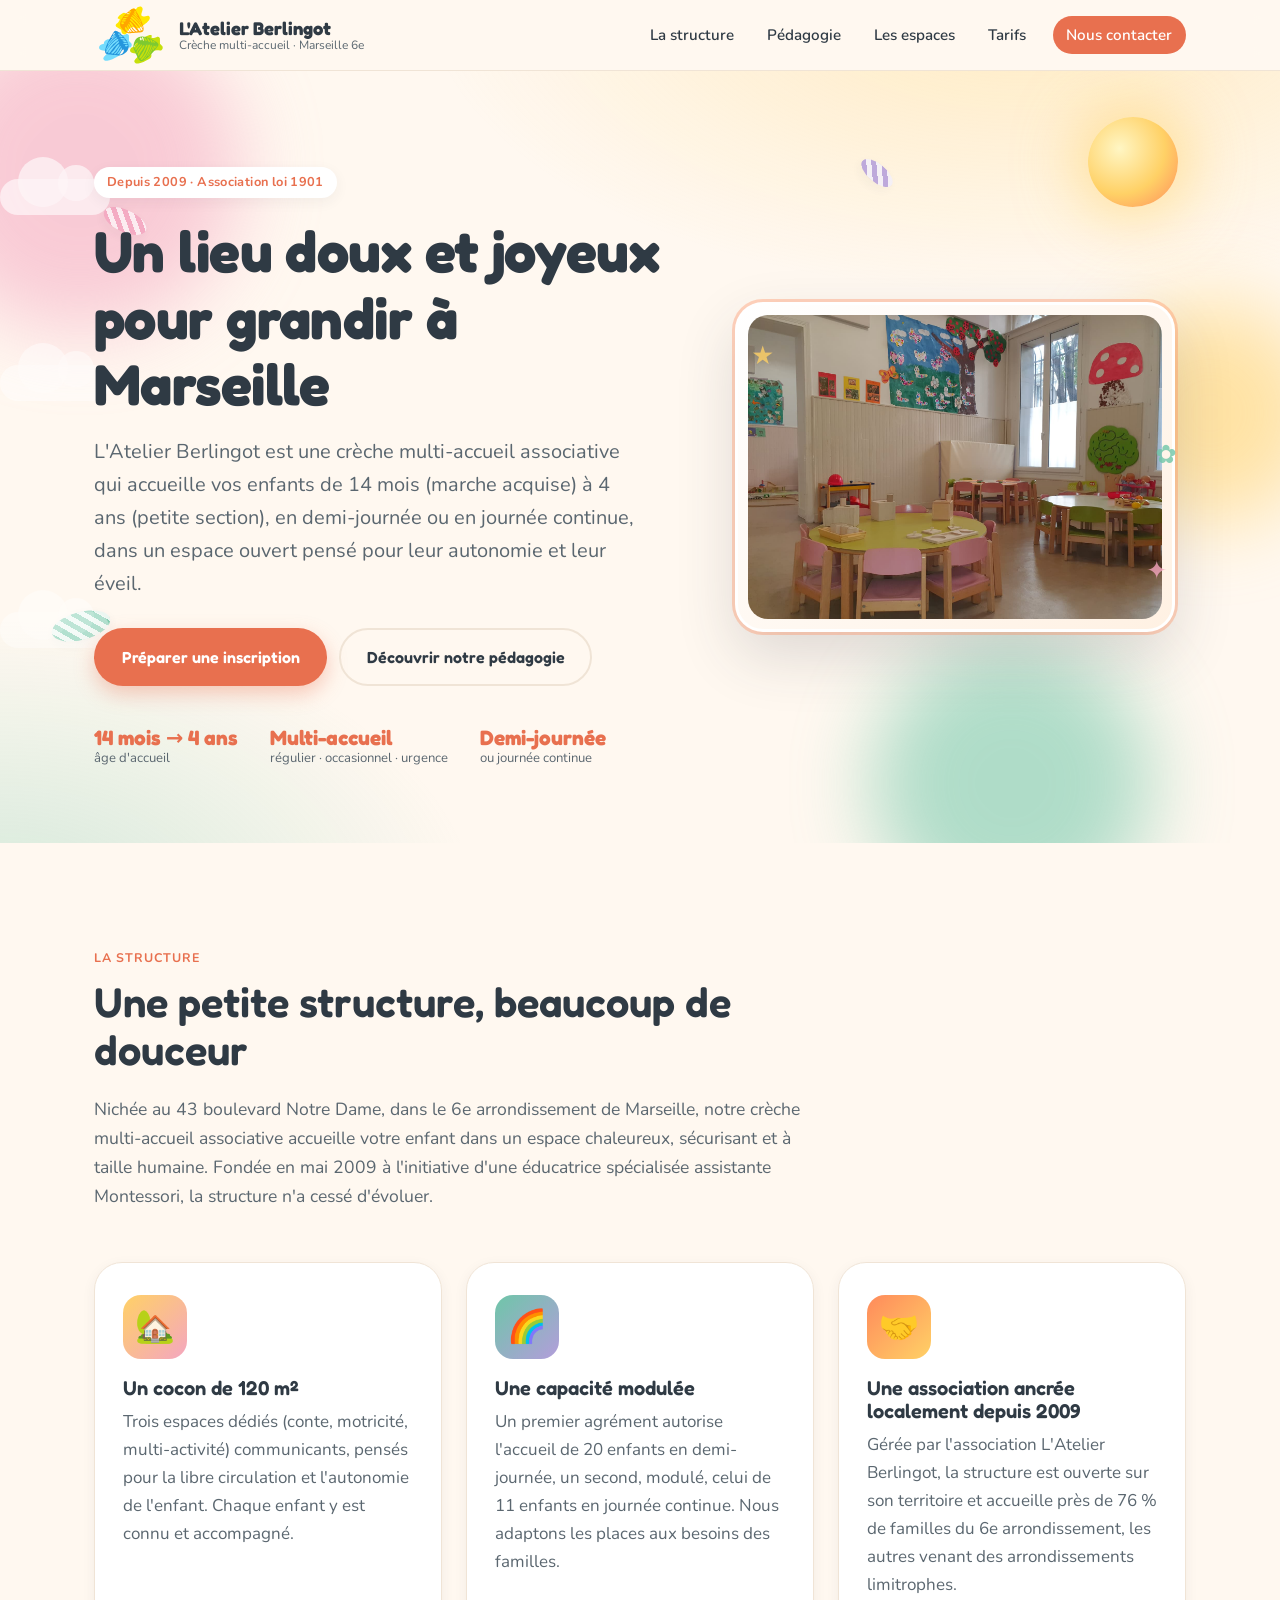
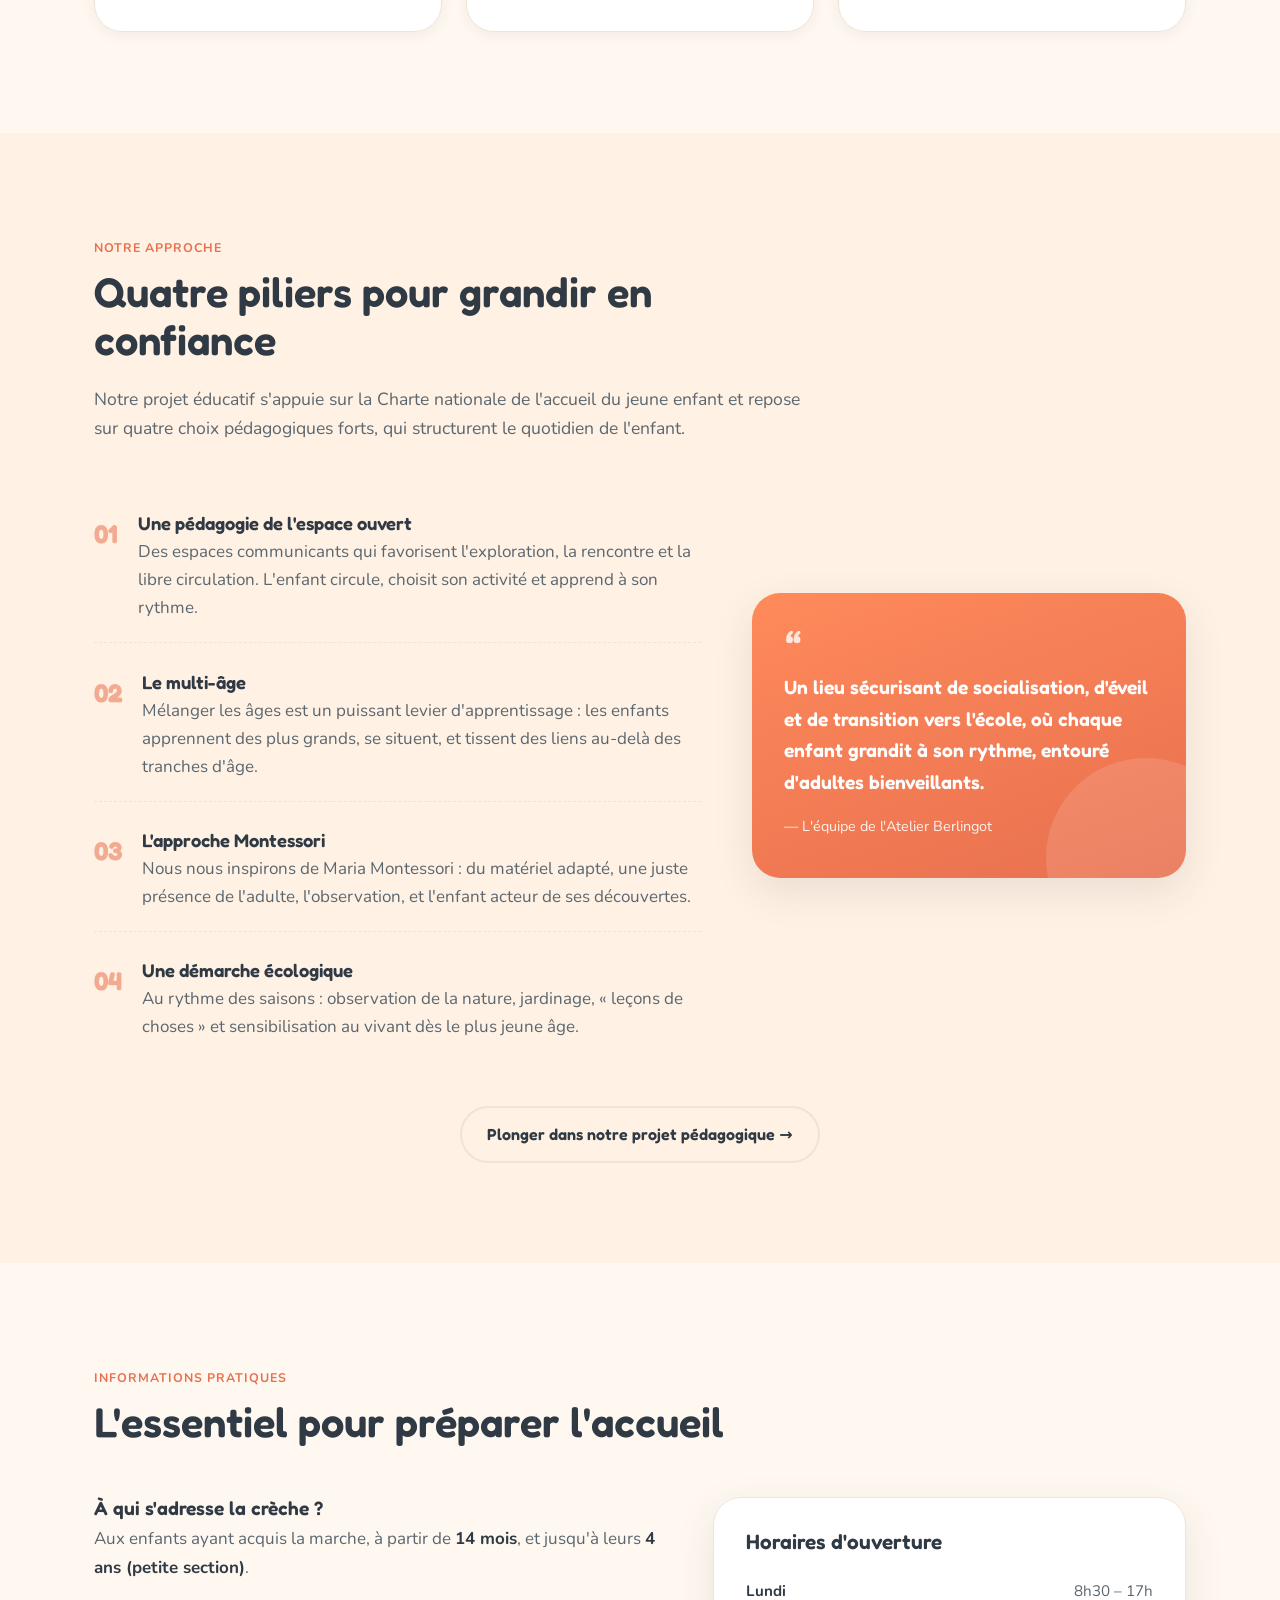
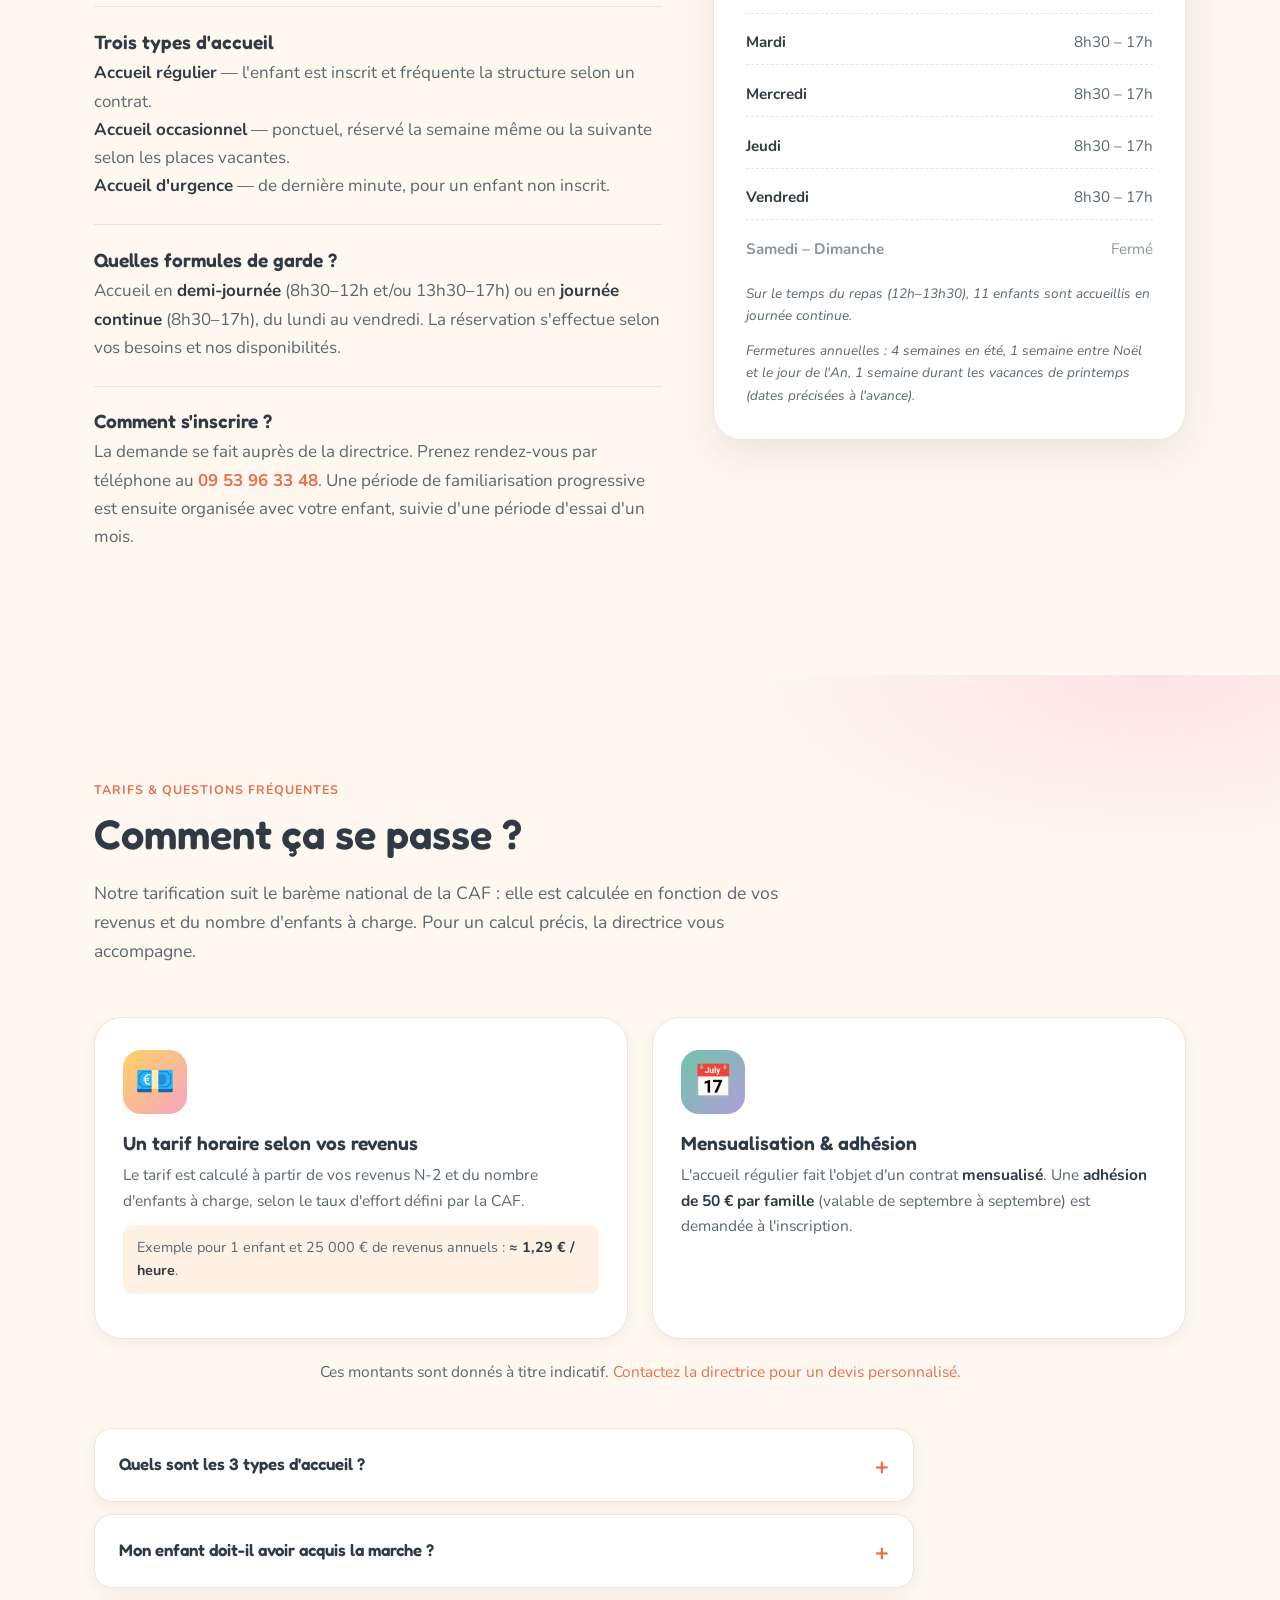
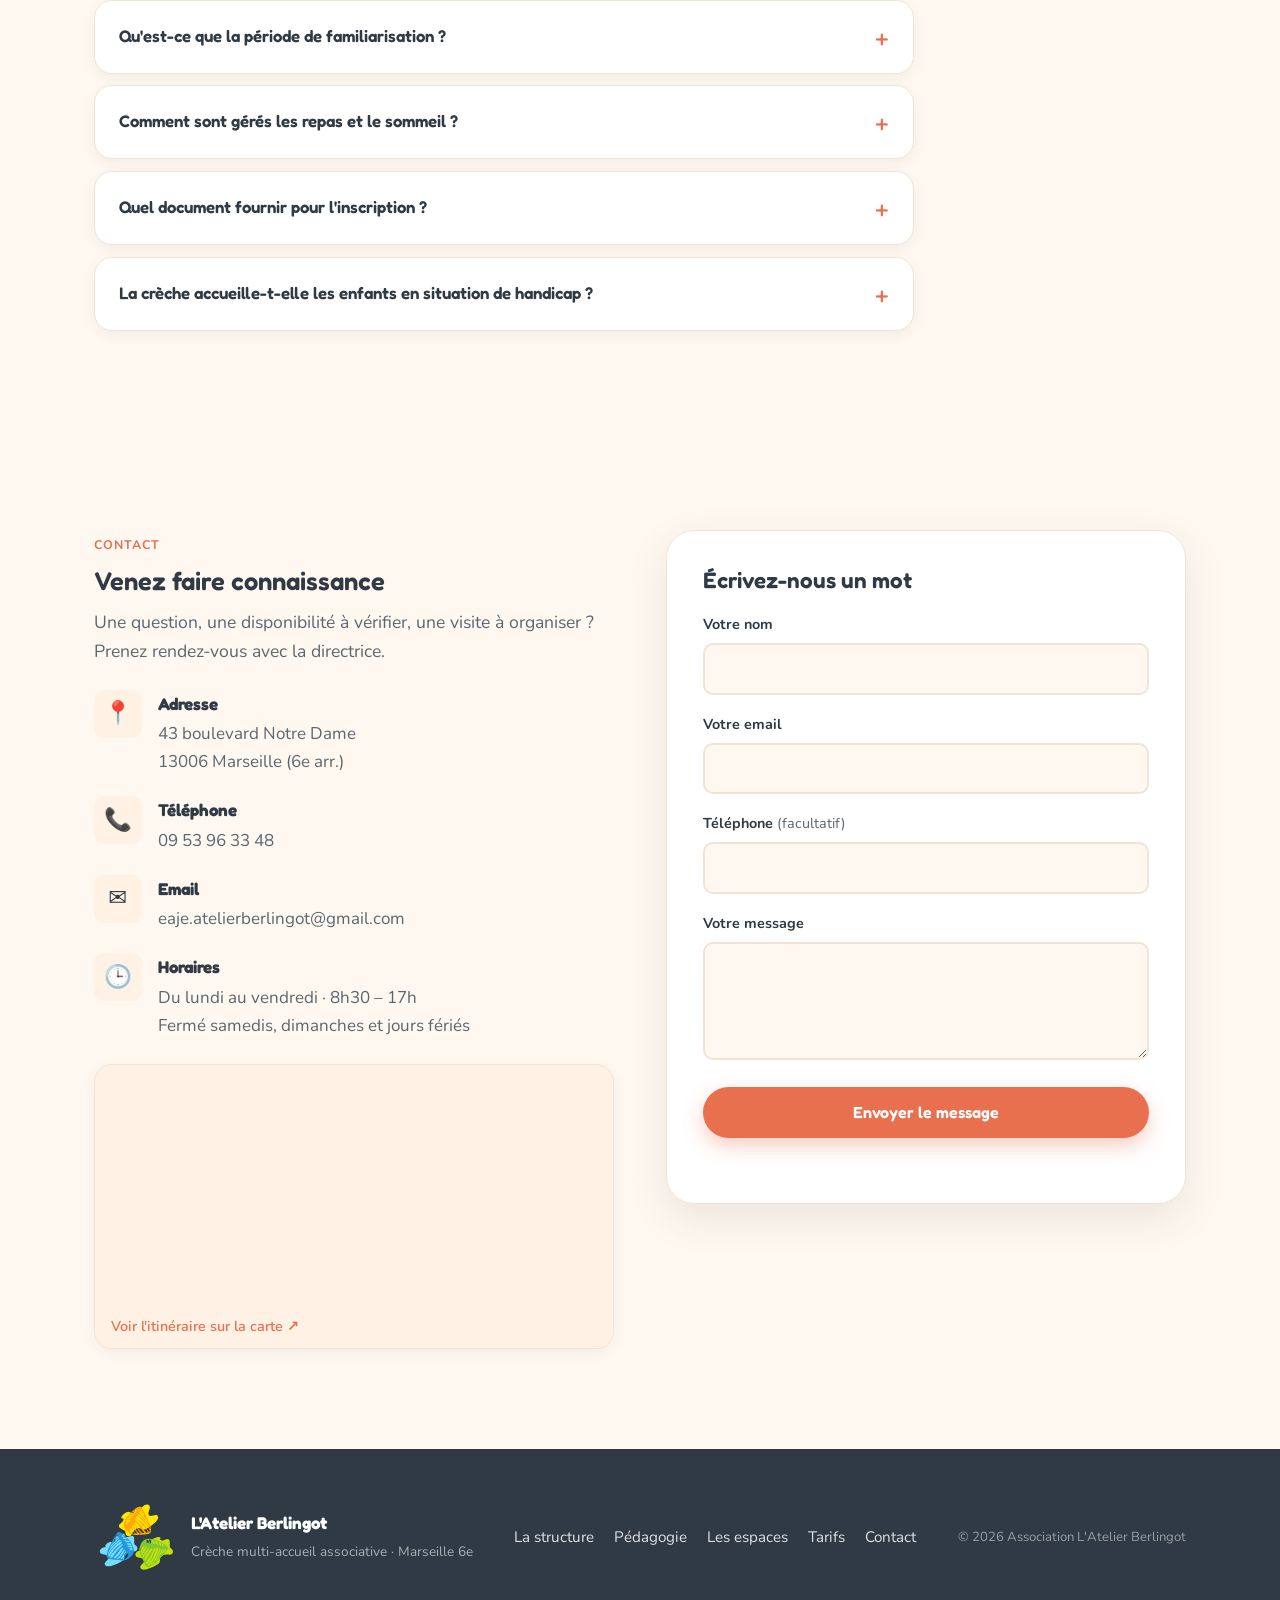
==== commit 30539f9e: "Allège infos pratiques et tarifs ; ajoute l'email de contact" ====
--- a/index.html
+++ b/index.html
@@ -386,7 +386,7 @@
                         <li><span>Vendredi</span><span>8h30 – 17h</span></li>
                         <li class="closed"><span>Samedi – Dimanche</span><span>Fermé</span></li>
                     </ul>
-                    <p class="hours-note">Sur le temps du repas (12h–13h30), 11 enfants sont accueillis en journée continue, avec une surveillance renforcée.</p>
+                    <p class="hours-note">Sur le temps du repas (12h–13h30), 11 enfants sont accueillis en journée continue.</p>
                     <p class="hours-note">Fermetures annuelles : 4 semaines en été, 1 semaine entre Noël et le jour de l'An, 1 semaine durant les vacances de printemps (dates précisées à l'avance).</p>
                 </div>
             </div>
@@ -402,8 +402,8 @@
             <h2>Comment ça se passe ?</h2>
             <p class="section-intro">
                 Notre tarification suit le barème national de la CAF : elle est calculée
-                en fonction de vos revenus et du nombre d'enfants à charge. Voici les principes
-                essentiels — pour un calcul précis, la directrice vous accompagne.
+                en fonction de vos revenus et du nombre d'enfants à charge. Pour un
+                calcul précis, la directrice vous accompagne.
             </p>
         </div>
 
@@ -413,12 +413,6 @@
                 <h3>Un tarif horaire selon vos revenus</h3>
                 <p>Le tarif est calculé à partir de vos revenus N-2 et du nombre d'enfants à charge, selon le taux d'effort défini par la CAF.</p>
                 <p class="pricing-eg">Exemple pour 1 enfant et 25 000 € de revenus annuels : <strong>≈ 1,29 € / heure</strong>.</p>
-            </article>
-            <article class="pricing-card">
-                <div class="card-icon">📊</div>
-                <h3>Un plancher et un plafond</h3>
-                <p>En dessous des ressources plancher de la CNAF, un tarif minimal s'applique (dès <strong>0,17 €/h</strong> selon le nombre d'enfants).</p>
-                <p class="pricing-eg">Au-delà du plafond (8 500 €/mois), un tarif horaire de <strong>5,26 €</strong> pour 1 enfant.</p>
             </article>
             <article class="pricing-card">
                 <div class="card-icon">📅</div>
@@ -501,6 +495,13 @@
                         </div>
                     </li>
                     <li>
+                        <span class="contact-ic">✉️</span>
+                        <div>
+                            <strong>Email</strong>
+                            <p><a href="mailto:eaje.atelierberlingot@gmail.com">eaje.atelierberlingot@gmail.com</a></p>
+                        </div>
+                    </li>
+                    <li>
                         <span class="contact-ic">🕒</span>
                         <div>
                             <strong>Horaires</strong>
--- a/css/styles.css
+++ b/css/styles.css
@@ -676,7 +676,7 @@
 /* ---------- Cards tarifaires ---------- */
 .pricing-grid {
     display: grid;
-    grid-template-columns: repeat(3, 1fr);
+    grid-template-columns: repeat(2, 1fr);
     gap: 24px;
     margin-bottom: 20px;
 }
@@ -698,7 +698,6 @@
 }
 .pricing-grid .pricing-card:nth-child(1) .card-icon { background: linear-gradient(135deg, var(--c-yellow), var(--c-pink)); }
 .pricing-grid .pricing-card:nth-child(2) .card-icon { background: linear-gradient(135deg, var(--c-mint), var(--c-lilac)); }
-.pricing-grid .pricing-card:nth-child(3) .card-icon { background: linear-gradient(135deg, var(--c-coral), var(--c-yellow)); }
 .pricing-card h3 { font-size: 1.2rem; margin-bottom: .5rem; }
 .pricing-card p { color: var(--c-ink-soft); margin: 0 0 .75rem; font-size: .97rem; }
 .pricing-eg {
